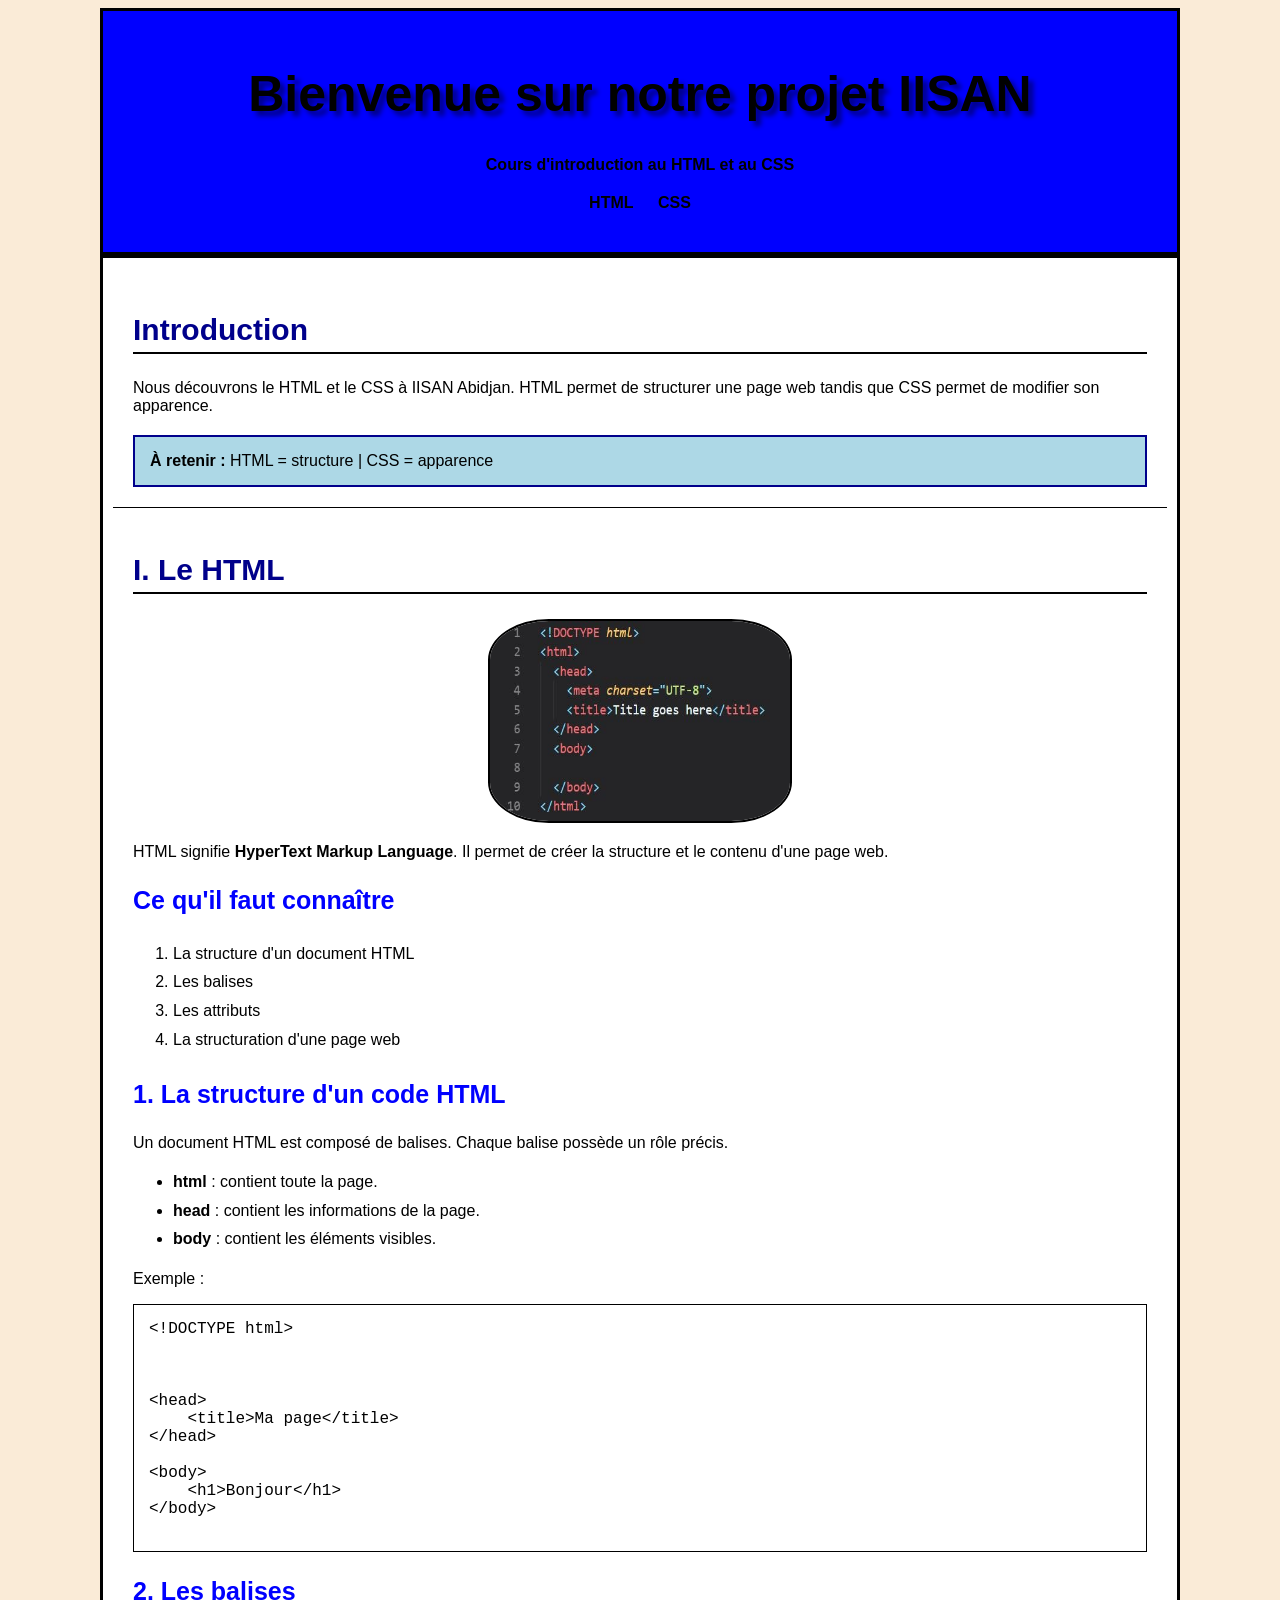
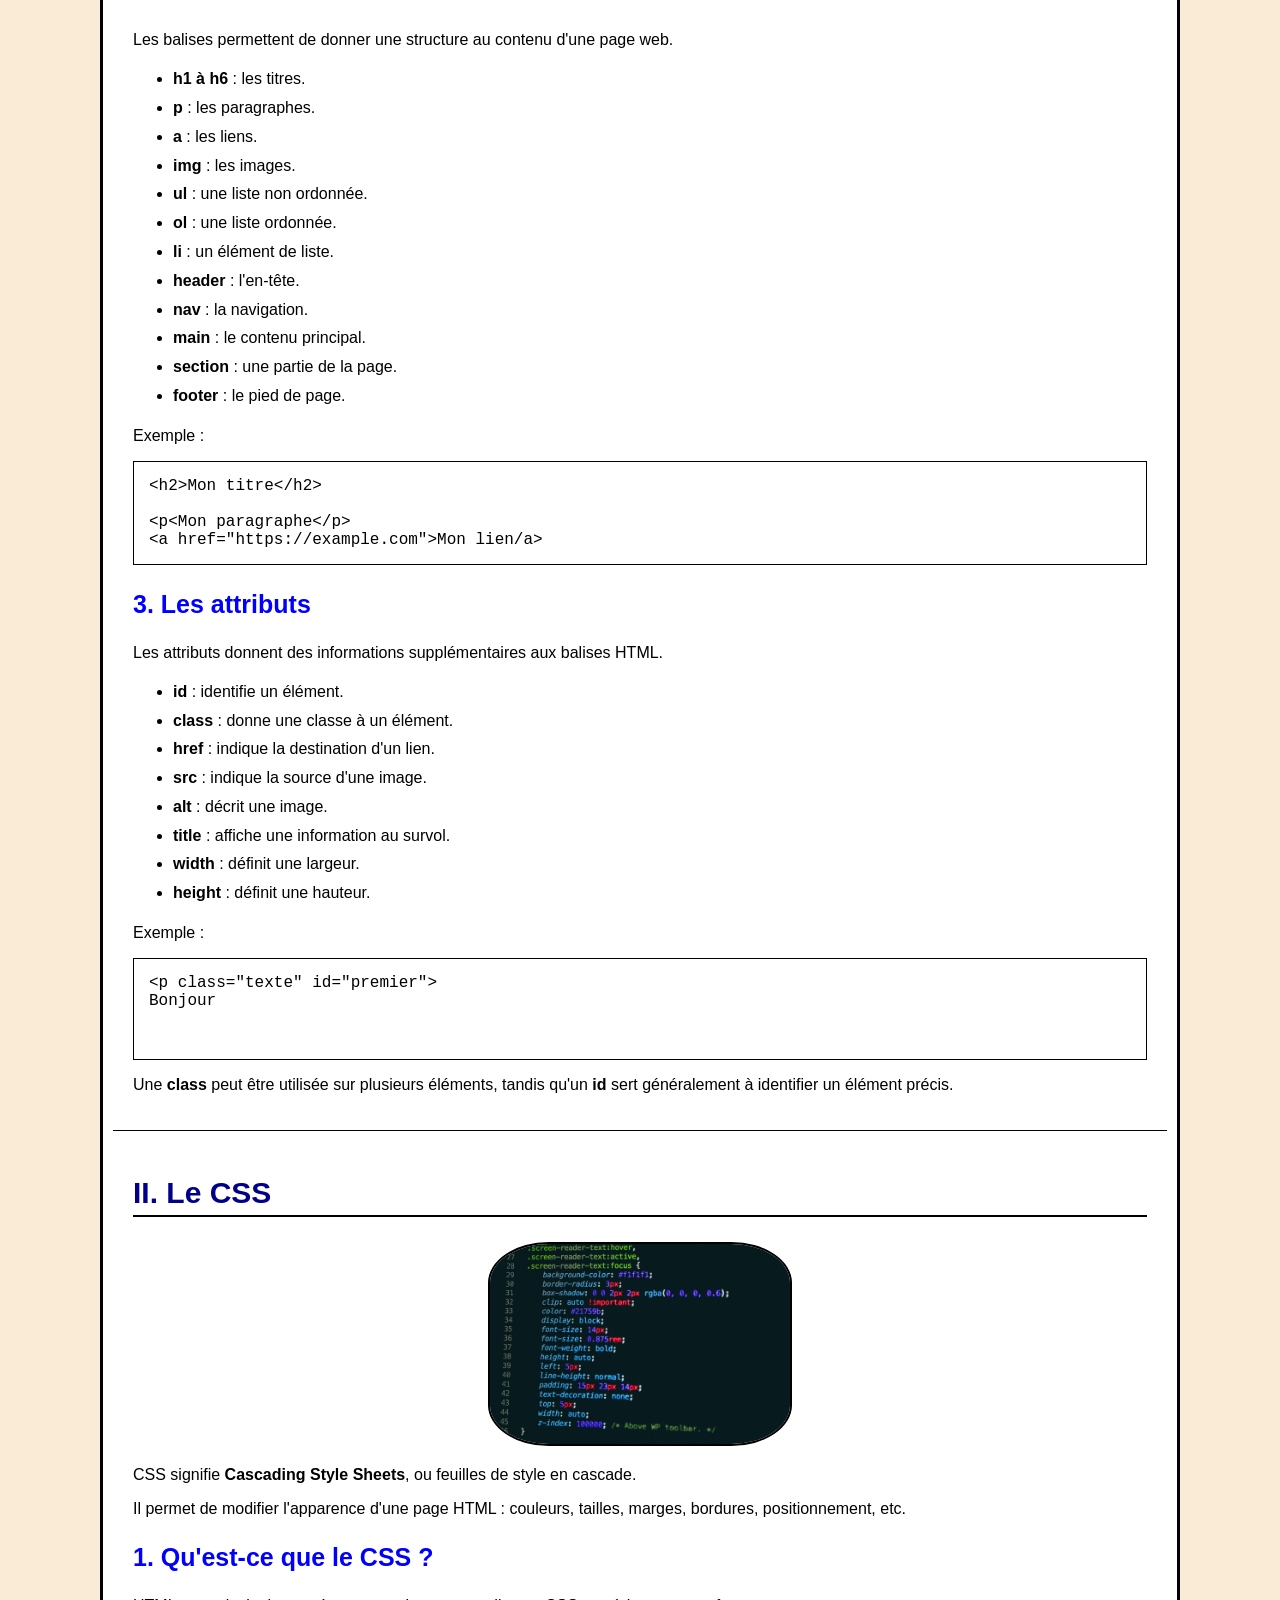
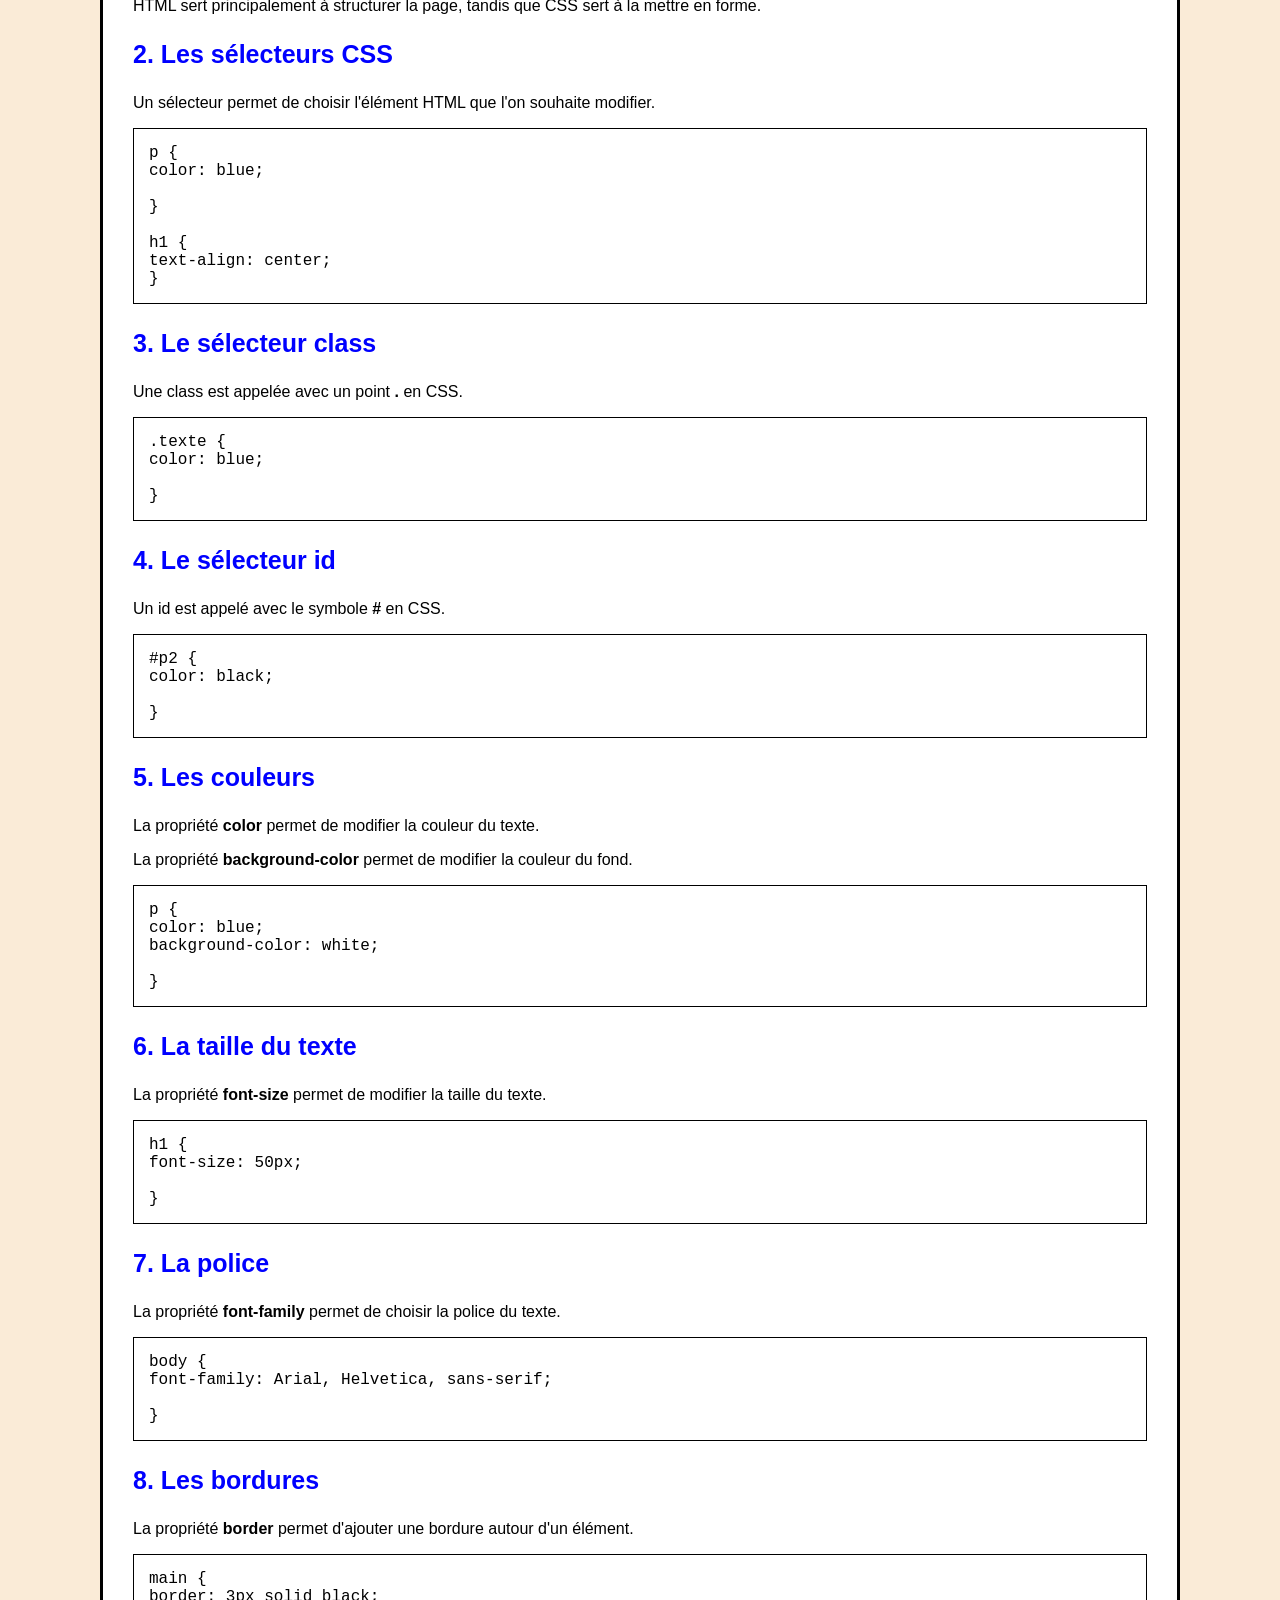
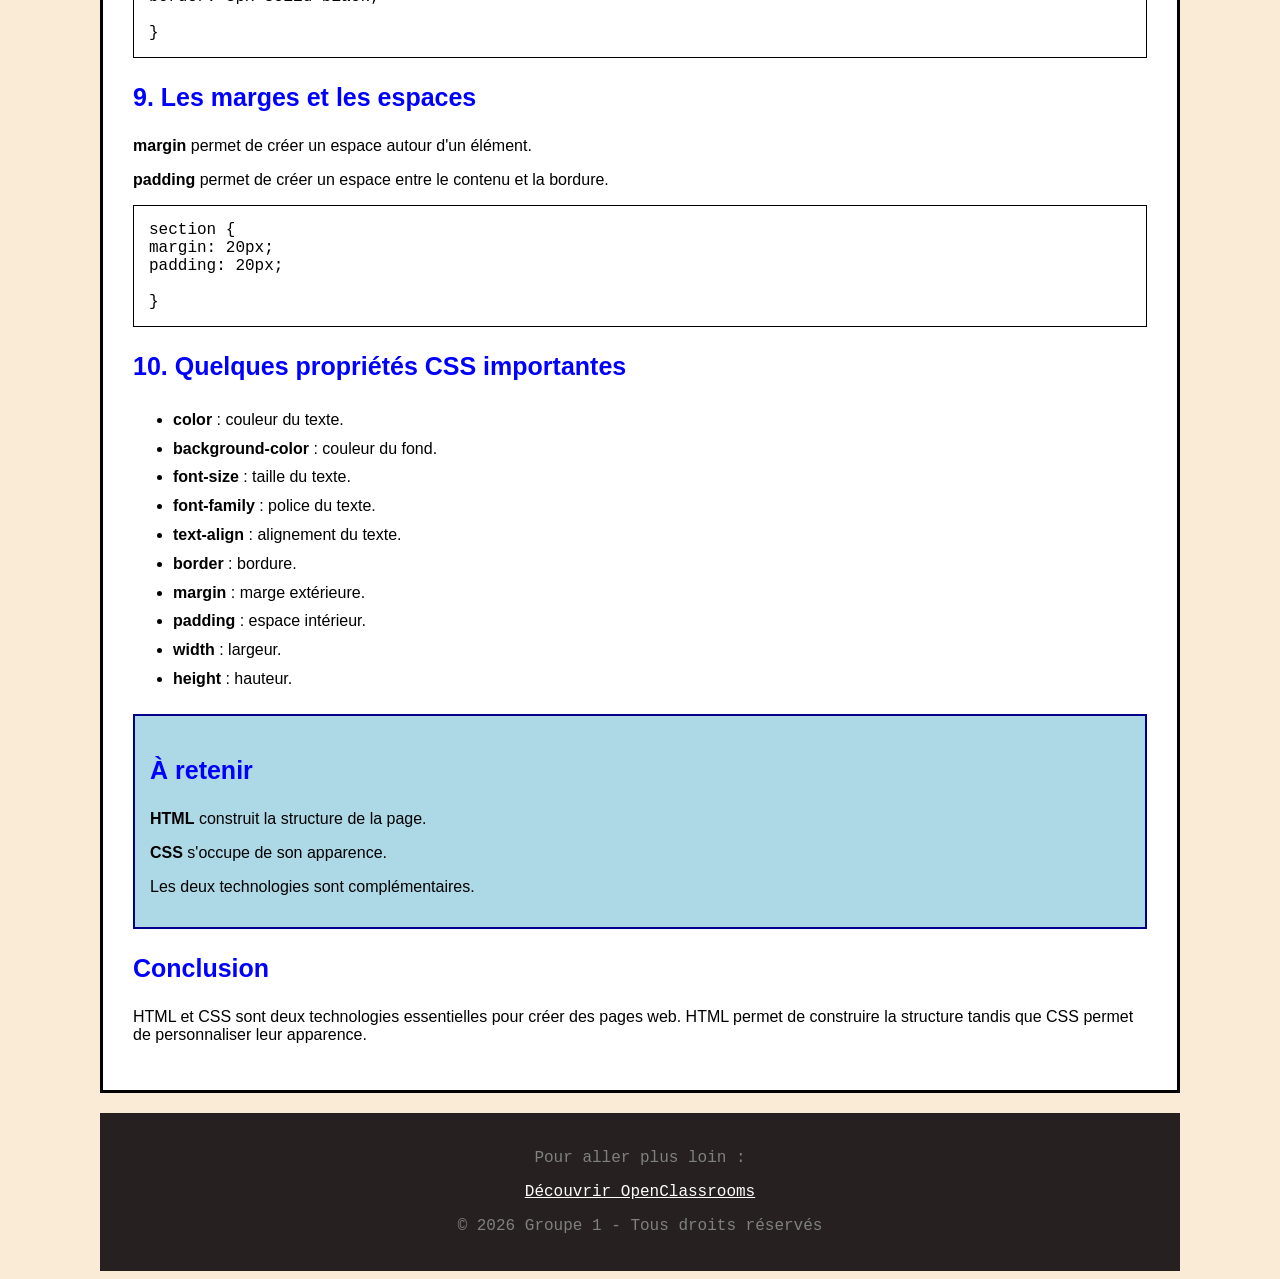
==== index.html @ 7e699f79 "Update index.html" ====
<!DOCTYPE html><html lang="fr"><head>
    <meta charset="UTF-8">
    <meta name="viewport" content="width=device-width, initial-scale=1.0">
    <meta name="description" content="Cours d'introduction au HTML et au CSS - Groupe 1 IISAN">
    <title>Cours HTML et CSS - Groupe 1</title>
    <link rel="stylesheet" href="Style.css">
</head><body><header>
    <h1>Bienvenue sur notre projet IISAN</h1>
    <p>Cours d'introduction au HTML et au CSS</p>

    <nav>
        <a href="#html" title="Vers HTML">HTML</a>
        <a href="#css" title="Vers CSS">CSS</a>
    </nav>
</header>

<main>

    <section class="introduction">
        <h2>Introduction</h2>

        <p>
            Nous découvrons le HTML et le CSS à IISAN Abidjan.
            HTML permet de structurer une page web tandis que CSS
            permet de modifier son apparence.
        </p>

        <div class="important">
            <strong>À retenir :</strong>
            HTML = structure | CSS = apparence
        </div>
    </section>

    <section id="html">

        <h2>I. Le HTML</h2>

        <img src="Image/image.jpg"
            alt="Exemple de code HTML"
            title="Exemple de code HTML">

        <p>
            HTML signifie <strong>HyperText Markup Language</strong>.
            Il permet de créer la structure et le contenu d'une page web.
        </p>

        <h3>Ce qu'il faut connaître</h3>

        <ol>
            <li>La structure d'un document HTML</li>
            <li>Les balises</li>
            <li>Les attributs</li>
            <li>La structuration d'une page web</li>
        </ol>

        <h3>1. La structure d'un code HTML</h3>

        <p>
            Un document HTML est composé de balises.
            Chaque balise possède un rôle précis.
        </p>

        <ul>
            <li><strong>html</strong> : contient toute la page.</li>
            <li><strong>head</strong> : contient les informations de la page.</li>
            <li><strong>body</strong> : contient les éléments visibles.</li>
        </ul>

        <p>Exemple :</p>

        <pre><code>&lt;!DOCTYPE html&gt;

<html>

&lt;head&gt;
    &lt;title&gt;Ma page&lt;/title&gt;
&lt;/head&gt;

&lt;body&gt;
    &lt;h1&gt;Bonjour&lt;/h1&gt;
&lt;/body&gt;

</html></code></pre>

        <h3>2. Les balises</h3>

        <p>
            Les balises permettent de donner une structure
            au contenu d'une page web.
        </p>

        <ul>
            <li><strong>h1 à h6</strong> : les titres.</li>
            <li><strong>p</strong> : les paragraphes.</li>
            <li><strong>a</strong> : les liens.</li>
            <li><strong>img</strong> : les images.</li>
            <li><strong>ul</strong> : une liste non ordonnée.</li>
            <li><strong>ol</strong> : une liste ordonnée.</li>
            <li><strong>li</strong> : un élément de liste.</li>
            <li><strong>header</strong> : l'en-tête.</li>
            <li><strong>nav</strong> : la navigation.</li>
            <li><strong>main</strong> : le contenu principal.</li>
            <li><strong>section</strong> : une partie de la page.</li>
            <li><strong>footer</strong> : le pied de page.</li>
        </ul>

        <p>Exemple :</p>

        <pre><code>&lt;h2&gt;Mon titre&lt;/h2&gt;

&lt;p&lt;Mon paragraphe&lt;/p&gt;
&lt;a href="https://example.com">Mon lien/a&gt;</code></pre>

        <h3>3. Les attributs</h3>

        <p>
            Les attributs donnent des informations supplémentaires
            aux balises HTML.
        </p>

        <ul>
            <li><strong>id</strong> : identifie un élément.</li>
            <li><strong>class</strong> : donne une classe à un élément.</li>
            <li><strong>href</strong> : indique la destination d'un lien.</li>
            <li><strong>src</strong> : indique la source d'une image.</li>
            <li><strong>alt</strong> : décrit une image.</li>
            <li><strong>title</strong> : affiche une information au survol.</li>
            <li><strong>width</strong> : définit une largeur.</li>
            <li><strong>height</strong> : définit une hauteur.</li>
        </ul>

        <p>Exemple :</p>

        <pre><code>&lt;p class="texte" id="premier"&gt;
Bonjour

</p></code></pre>

        <p>
            Une <strong>class</strong> peut être utilisée sur plusieurs
            éléments, tandis qu'un <strong>id</strong> sert généralement
            à identifier un élément précis.
        </p>

    </section>

    <section id="css">

        <h2>II. Le CSS</h2>

        <img src="Image/image 2.jpg"
            alt="Exemple de code CSS"
            title="Exemple de code CSS">

        <p>
            CSS signifie <strong>Cascading Style Sheets</strong>,
            ou feuilles de style en cascade.
        </p>

        <p>
            Il permet de modifier l'apparence d'une page HTML :
            couleurs, tailles, marges, bordures, positionnement, etc.
        </p>

        <h3>1. Qu'est-ce que le CSS ?</h3>

        <p>
            HTML sert principalement à structurer la page,
            tandis que CSS sert à la mettre en forme.
        </p>

        <h3>2. Les sélecteurs CSS</h3>

        <p>
            Un sélecteur permet de choisir l'élément HTML
            que l'on souhaite modifier.
        </p>

        <pre><code>p {
color: blue;

}

h1 {
text-align: center;
}</code></pre>

        <h3>3. Le sélecteur class</h3>

        <p>
            Une class est appelée avec un point <strong>.</strong>
            en CSS.
        </p>

        <pre><code>.texte {
color: blue;

}</code></pre>

        <h3>4. Le sélecteur id</h3>

        <p>
            Un id est appelé avec le symbole <strong>#</strong>
            en CSS.
        </p>

        <pre><code>#p2 {
color: black;

}</code></pre>

        <h3>5. Les couleurs</h3>

        <p>
            La propriété <strong>color</strong> permet de modifier
            la couleur du texte.
        </p>

        <p>
            La propriété <strong>background-color</strong>
            permet de modifier la couleur du fond.
        </p>

        <pre><code>p {
color: blue;
background-color: white;

}</code></pre>

        <h3>6. La taille du texte</h3>

        <p>
            La propriété <strong>font-size</strong>
            permet de modifier la taille du texte.
        </p>

        <pre><code>h1 {
font-size: 50px;

}</code></pre>

        <h3>7. La police</h3>

        <p>
            La propriété <strong>font-family</strong>
            permet de choisir la police du texte.
        </p>

        <pre><code>body {
font-family: Arial, Helvetica, sans-serif;

}</code></pre>

        <h3>8. Les bordures</h3>

        <p>
            La propriété <strong>border</strong>
            permet d'ajouter une bordure autour d'un élément.
        </p>

        <pre><code>main {
border: 3px solid black;

}</code></pre>

        <h3>9. Les marges et les espaces</h3>

        <p>
            <strong>margin</strong> permet de créer un espace
            autour d'un élément.
        </p>

        <p>
            <strong>padding</strong> permet de créer un espace
            entre le contenu et la bordure.
        </p>

        <pre><code>section {
margin: 20px;
padding: 20px;

}</code></pre>

        <h3>10. Quelques propriétés CSS importantes</h3>

        <ul>
            <li><strong>color</strong> : couleur du texte.</li>
            <li><strong>background-color</strong> : couleur du fond.</li>
            <li><strong>font-size</strong> : taille du texte.</li>
            <li><strong>font-family</strong> : police du texte.</li>
            <li><strong>text-align</strong> : alignement du texte.</li>
            <li><strong>border</strong> : bordure.</li>
            <li><strong>margin</strong> : marge extérieure.</li>
            <li><strong>padding</strong> : espace intérieur.</li>
            <li><strong>width</strong> : largeur.</li>
            <li><strong>height</strong> : hauteur.</li>
        </ul>

        <div class="important">
            <h3>À retenir</h3>

            <p><strong>HTML</strong> construit la structure de la page.</p>
            <p><strong>CSS</strong> s'occupe de son apparence.</p>
            <p>Les deux technologies sont complémentaires.</p>
        </div>

        <h3>Conclusion</h3>

        <p>
            HTML et CSS sont deux technologies essentielles
            pour créer des pages web. HTML permet de construire
            la structure tandis que CSS permet de personnaliser
            leur apparence.
        </p>

    </section>

</main>

<footer>

    <p>Pour aller plus loin :</p>

    <a class="footer-link"
        href="https://openclassrooms.com/fr/"
        title="Accéder à OpenClassrooms"
        target="_blank">
        Découvrir OpenClassrooms
    </a>

    <p>
        &copy; 2026 Groupe 1 - Tous droits réservés
    </p>

</footer>

</body></html>
---- Style.css ----
body {
background-color: antiquewhite;
color: black;
font-family: Arial, Helvetica, sans-serif;
margin-left: 100px;
margin-right: 100px;
}

header {
background-color: blue;
color: black;
text-align: center;
padding: 20px;
font-weight: bold;
border: 3px solid black;
}

h1 {
font-size: 50px;
text-align: center;
font-weight: bold;
text-shadow: 5px 5px 5px darkblue;
}

nav {
text-align: center;
margin: 20px;
}

nav a {
color: black;
margin: 10px;
font-weight: bold;
text-decoration: none;
}

nav a:hover {
color: white;
background-color: darkblue;
padding: 5px;
}

main {
background-color: white;
border: 3px solid black;
padding: 10px;
}

section {
padding: 20px;
border-bottom: 1px solid black;
}

section:last-child {
border-bottom: none;
}

h2 {
font-size: 30px;
color: darkblue;
border-bottom: 2px solid black;
padding-bottom: 5px;
}

h3 {
font-size: 25px;
color: blue;
}

h4 {
font-size: 20px;
}

p {
font-size: 16px;
}

img {
width: 300px;
height: 200px;
border-radius: 20%;
border: 2px solid black;
display: block;
margin: 20px auto;
}

ul,
ol {
line-height: 1.8;
}

pre {
background-color: white;
border: 1px solid black;
padding: 15px;
overflow: auto;
}

code {
font-family: 'Courier New', Courier, monospace;
}

.important {
background-color: lightblue;
border: 2px solid darkblue;
padding: 15px;
margin-top: 20px;
}

footer {
font-family: 'Courier New', Courier, monospace;
color: grey;
background-color: rgb(39, 32, 32);
text-align: center;
padding: 20px;
margin-top: 20px;
}

footer a {
color: white;
}

#p2 {
color: black;
}
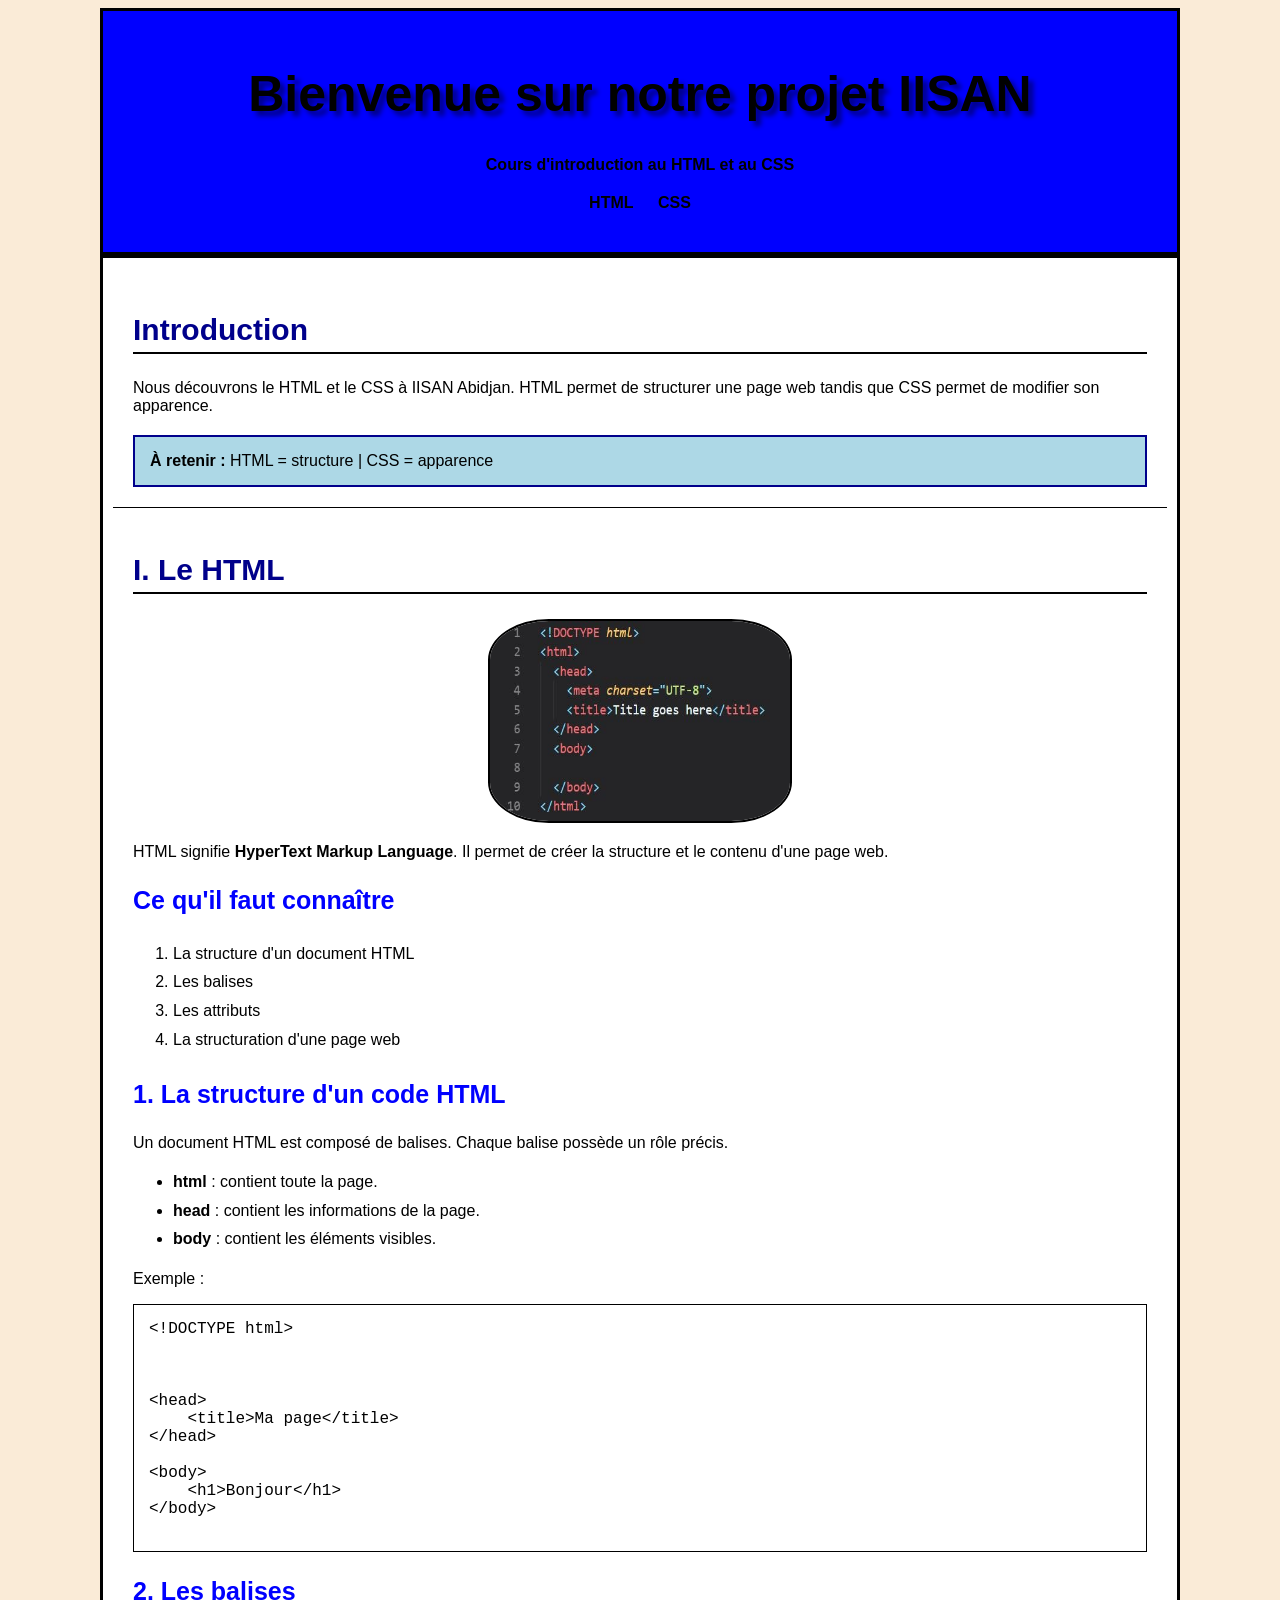
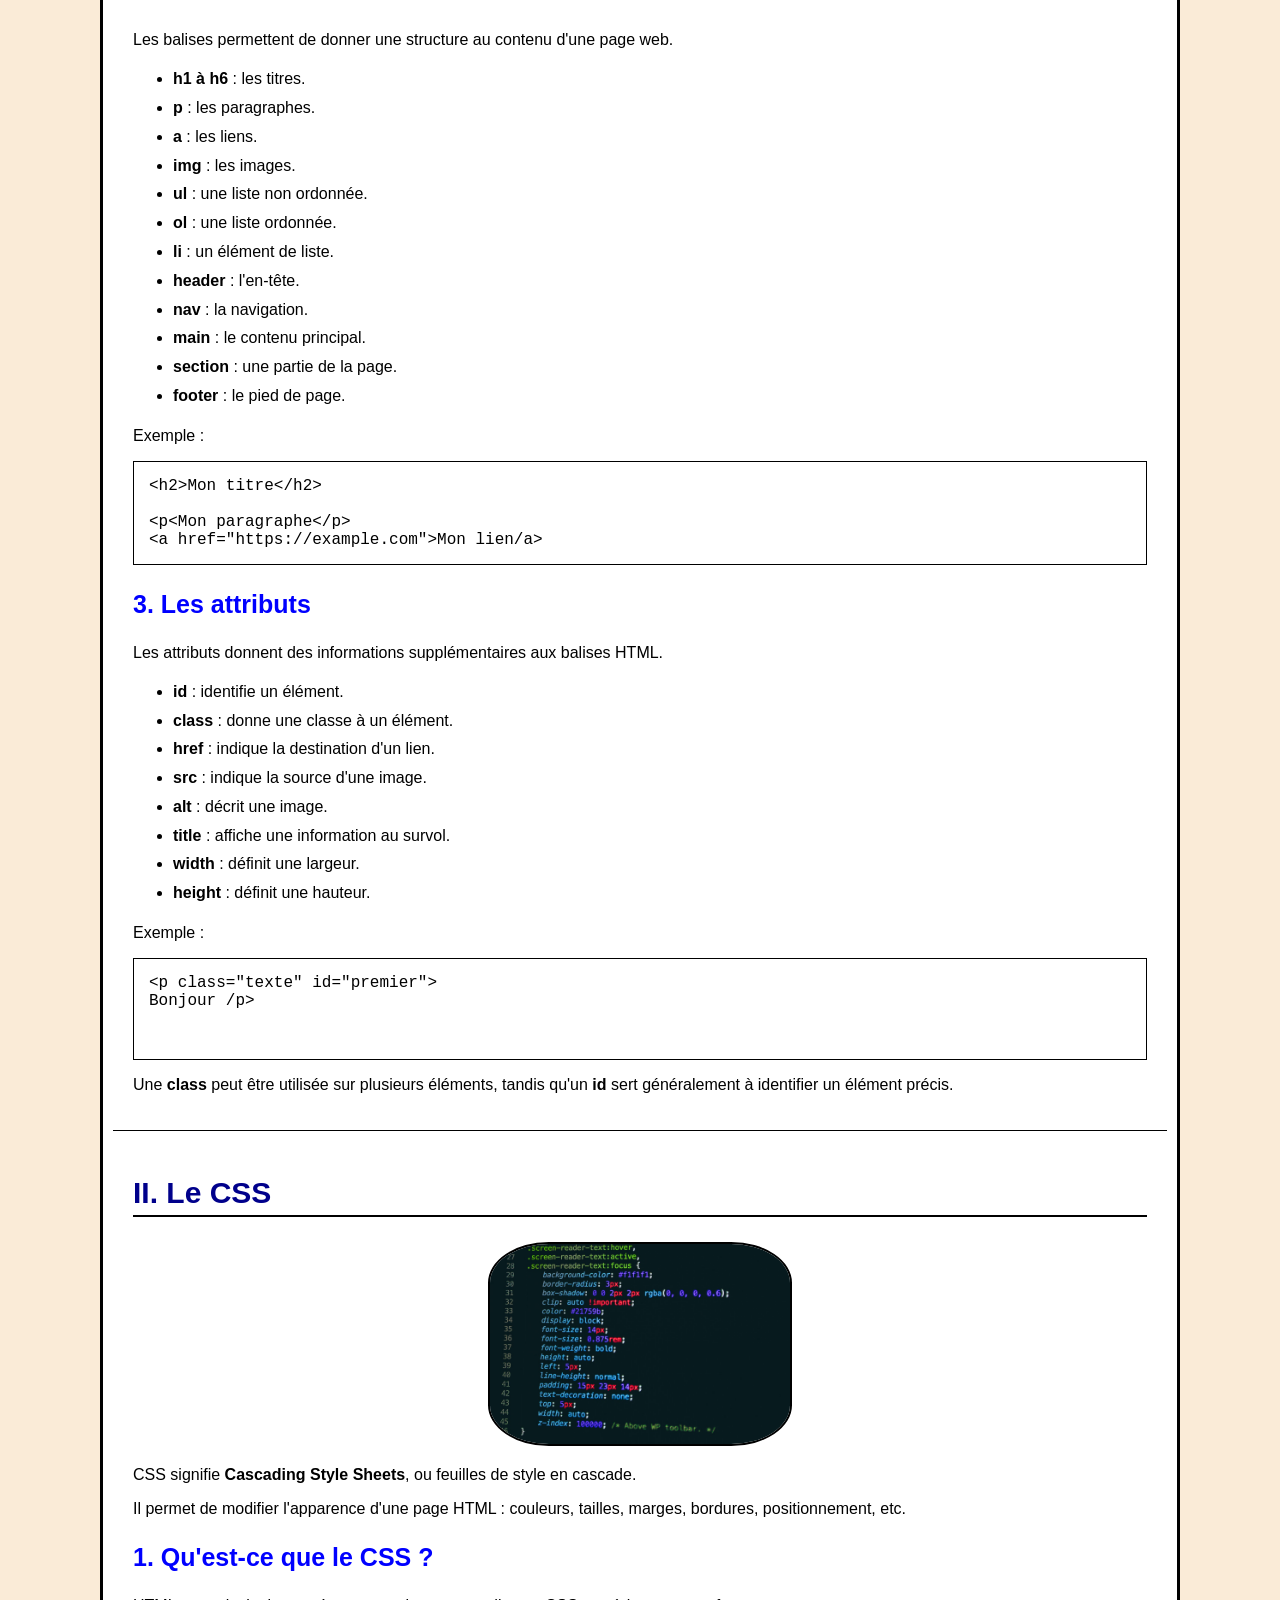
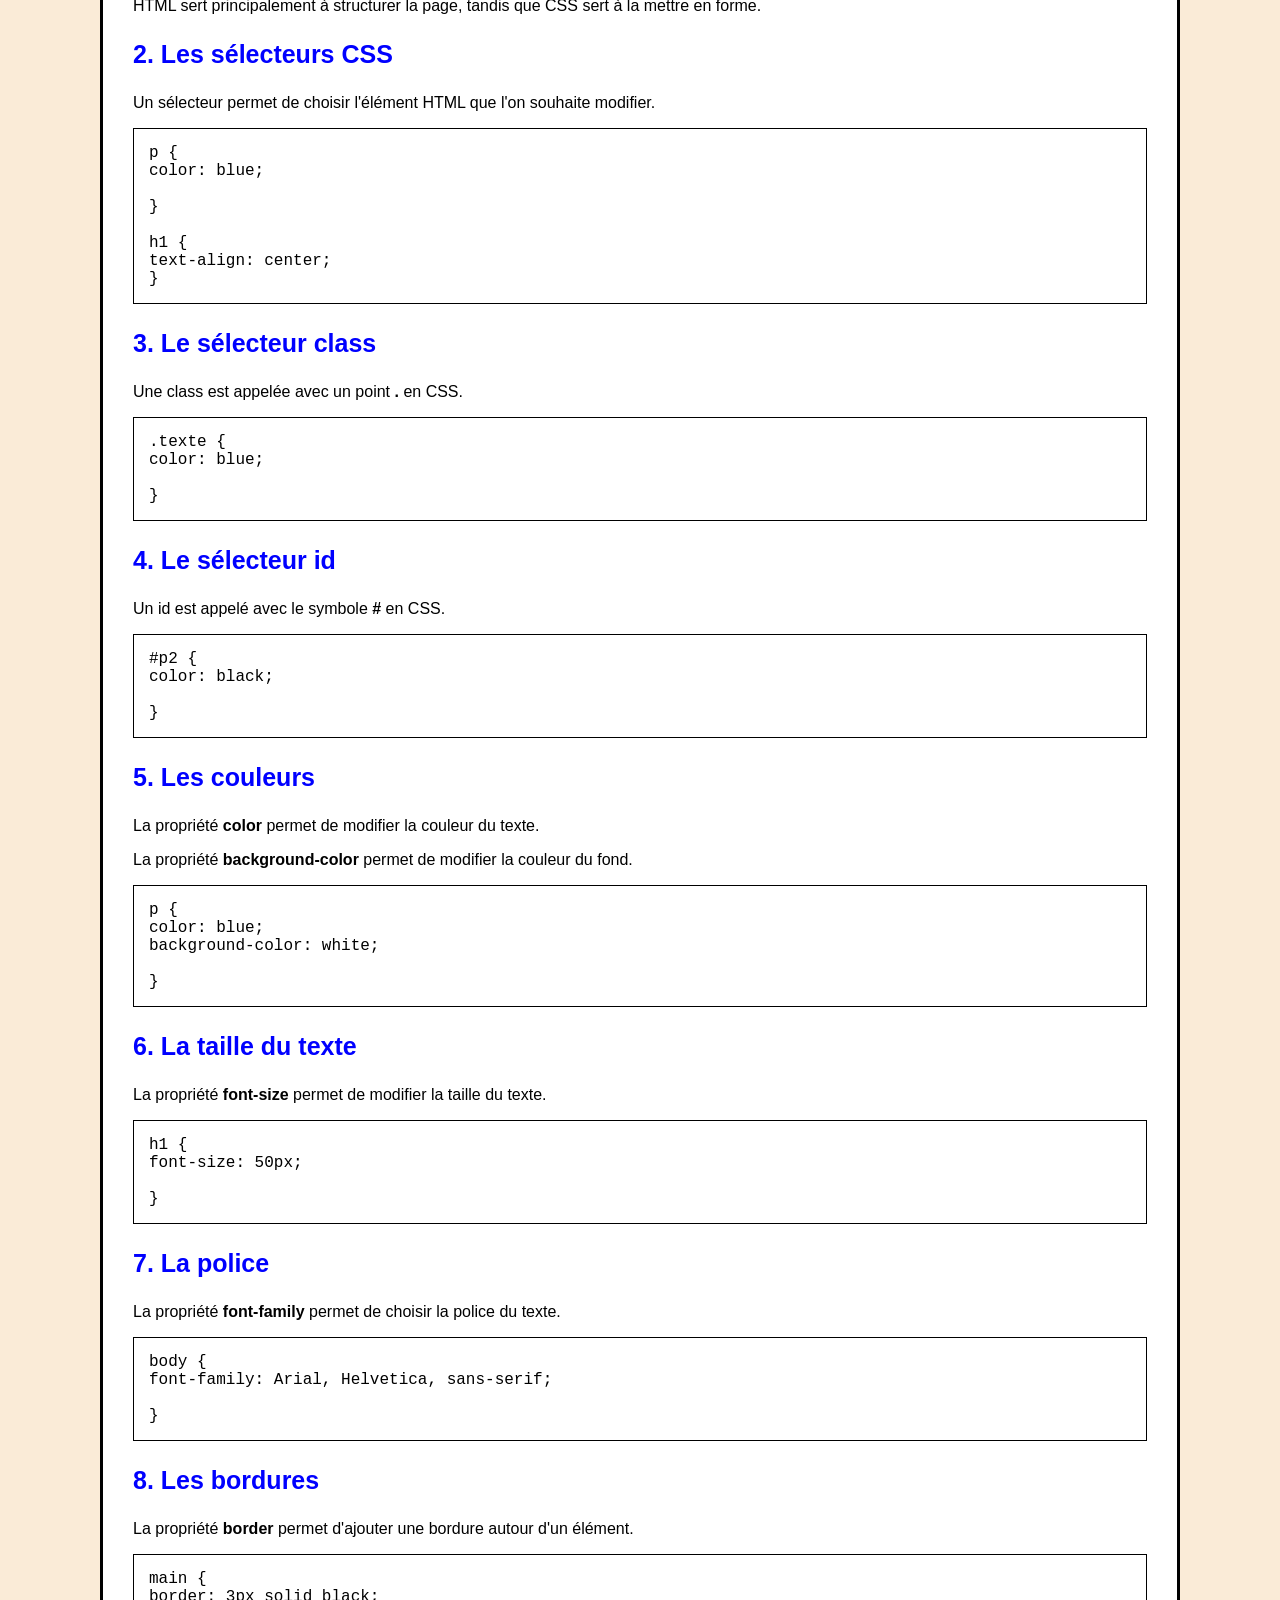
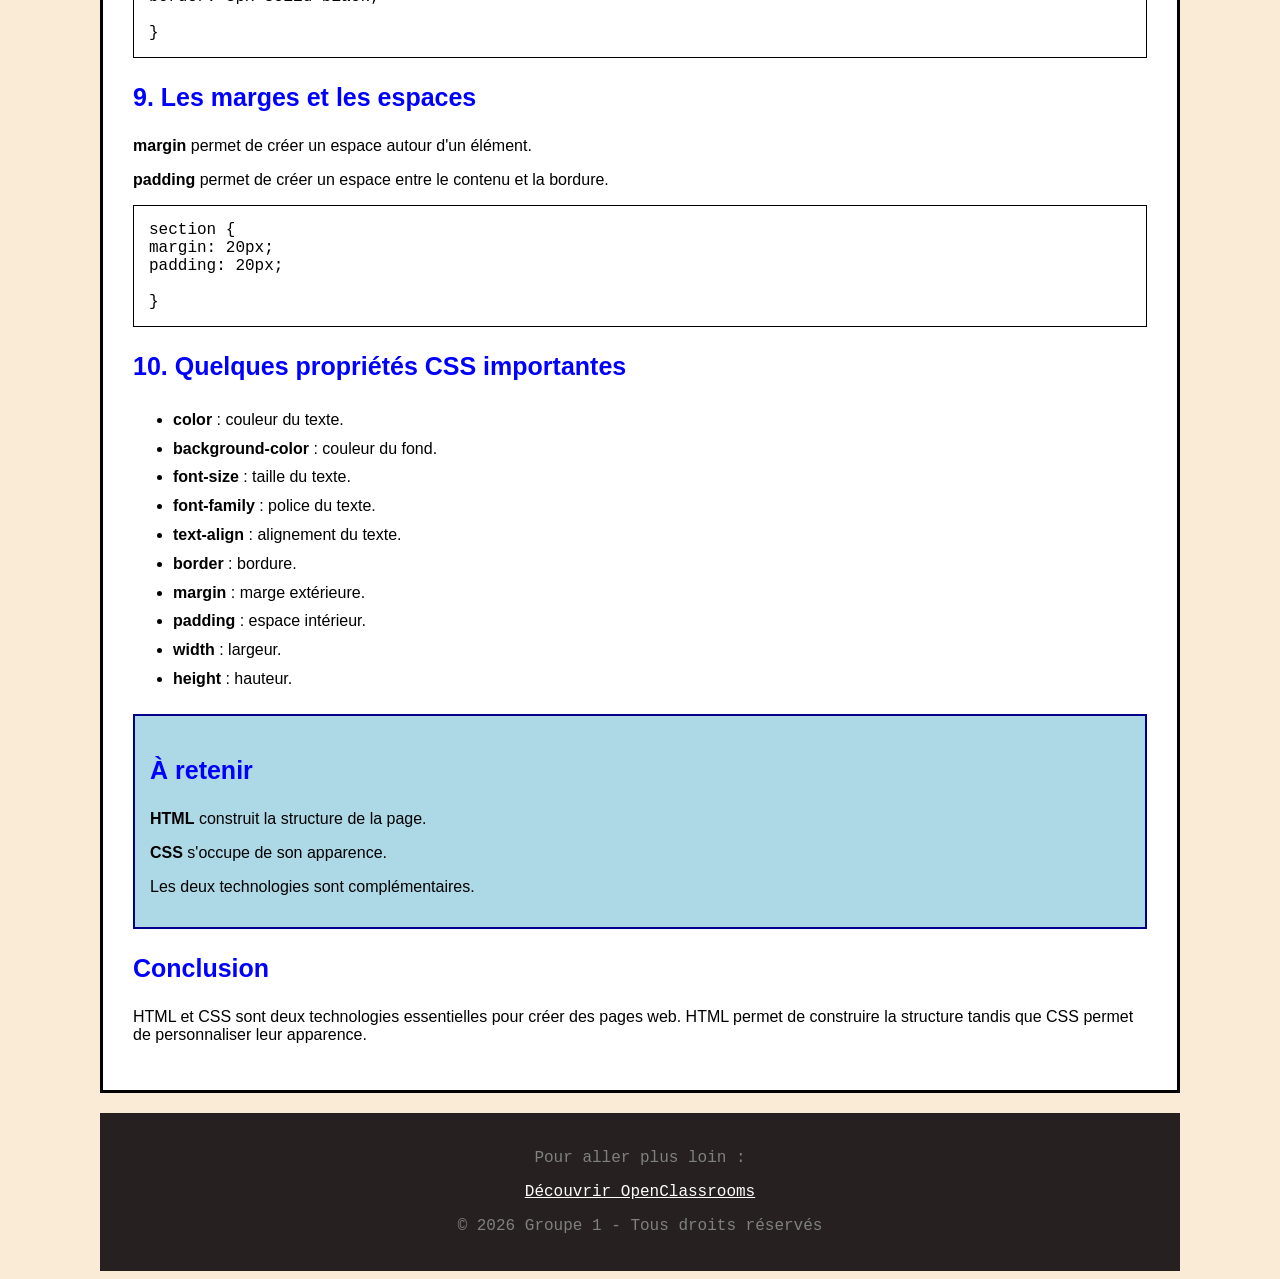
==== commit 2ec12cac: "Fix HTML syntax in example code block" ====
--- a/index.html
+++ b/index.html
@@ -1,7 +1,6 @@
 <!DOCTYPE html><html lang="fr"><head>
     <meta charset="UTF-8">
     <meta name="viewport" content="width=device-width, initial-scale=1.0">
-    <meta name="description" content="Cours d'introduction au HTML et au CSS - Groupe 1 IISAN">
     <title>Cours HTML et CSS - Groupe 1</title>
     <link rel="stylesheet" href="Style.css">
 </head><body><header>
@@ -132,7 +131,7 @@
         <p>Exemple :</p>
 
         <pre><code>&lt;p class="texte" id="premier"&gt;
-Bonjour
+Bonjour /p&gt;
 
 </p></code></pre>
 
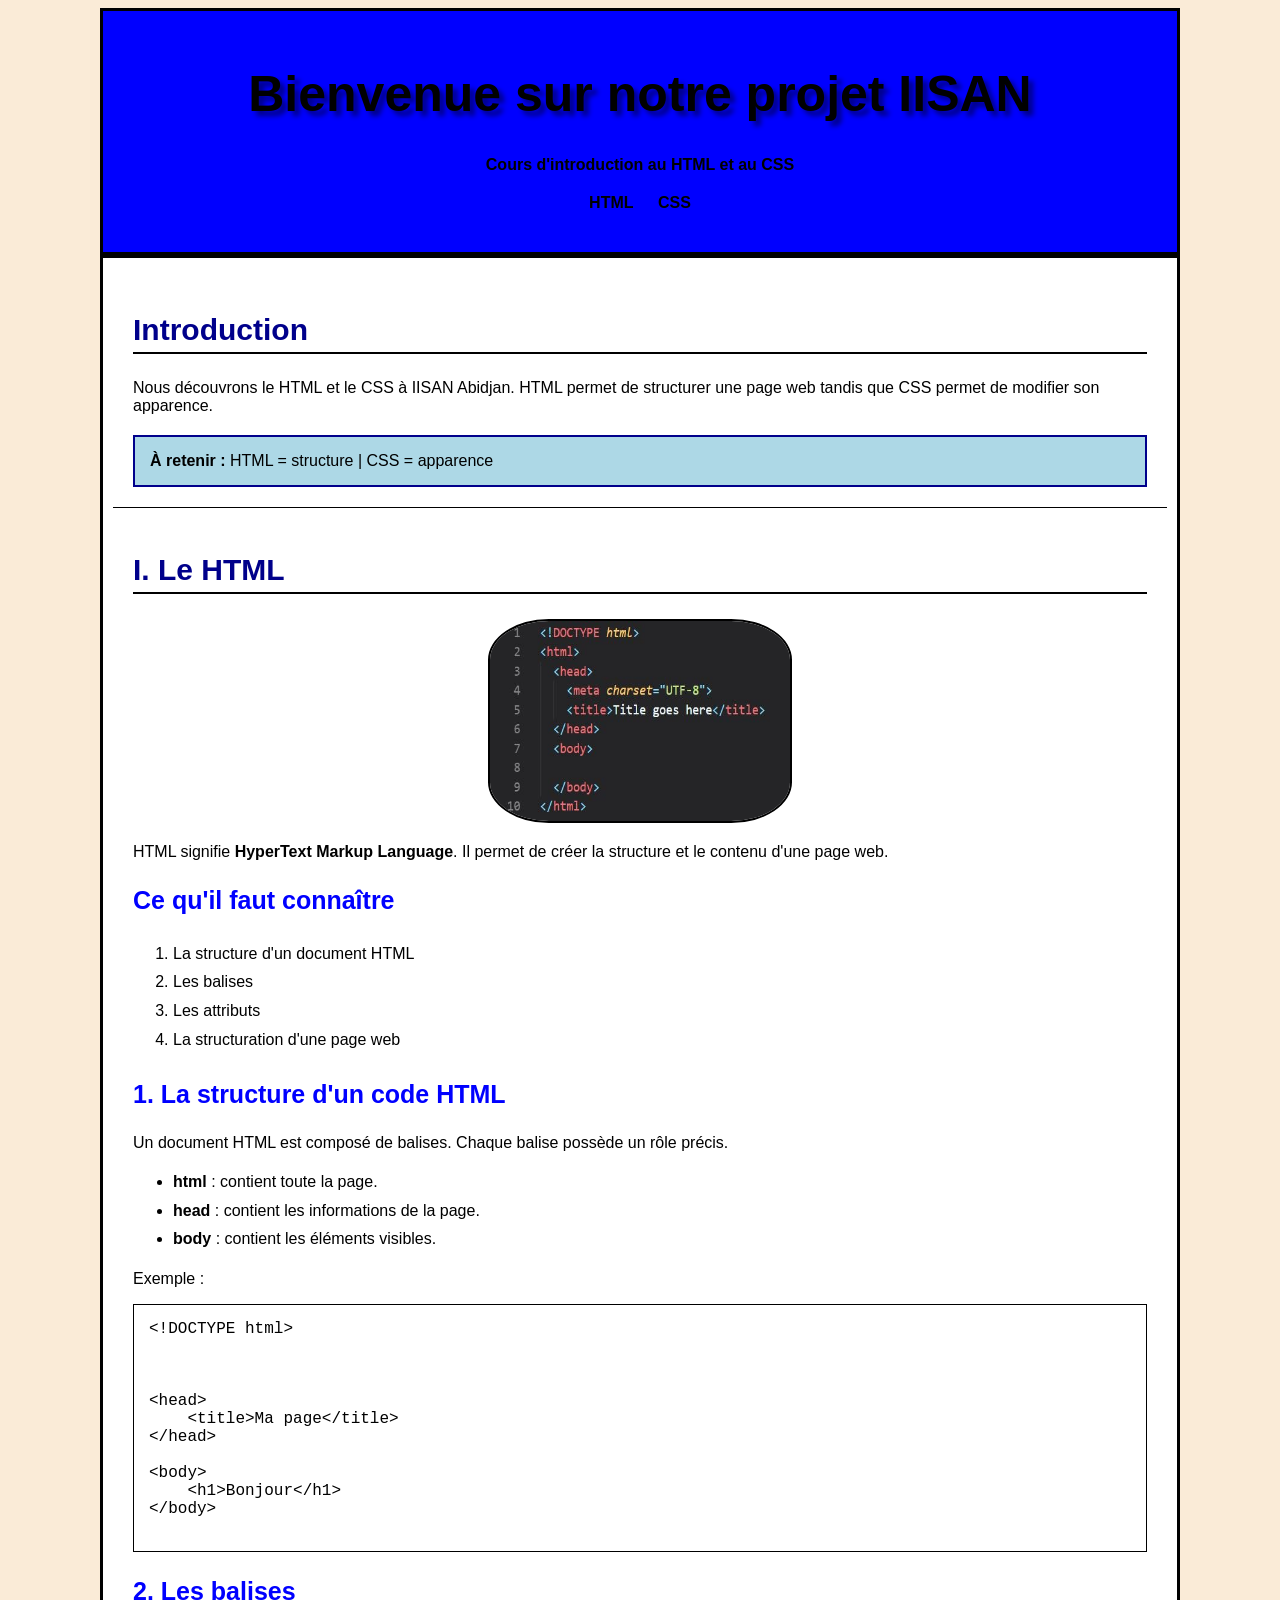
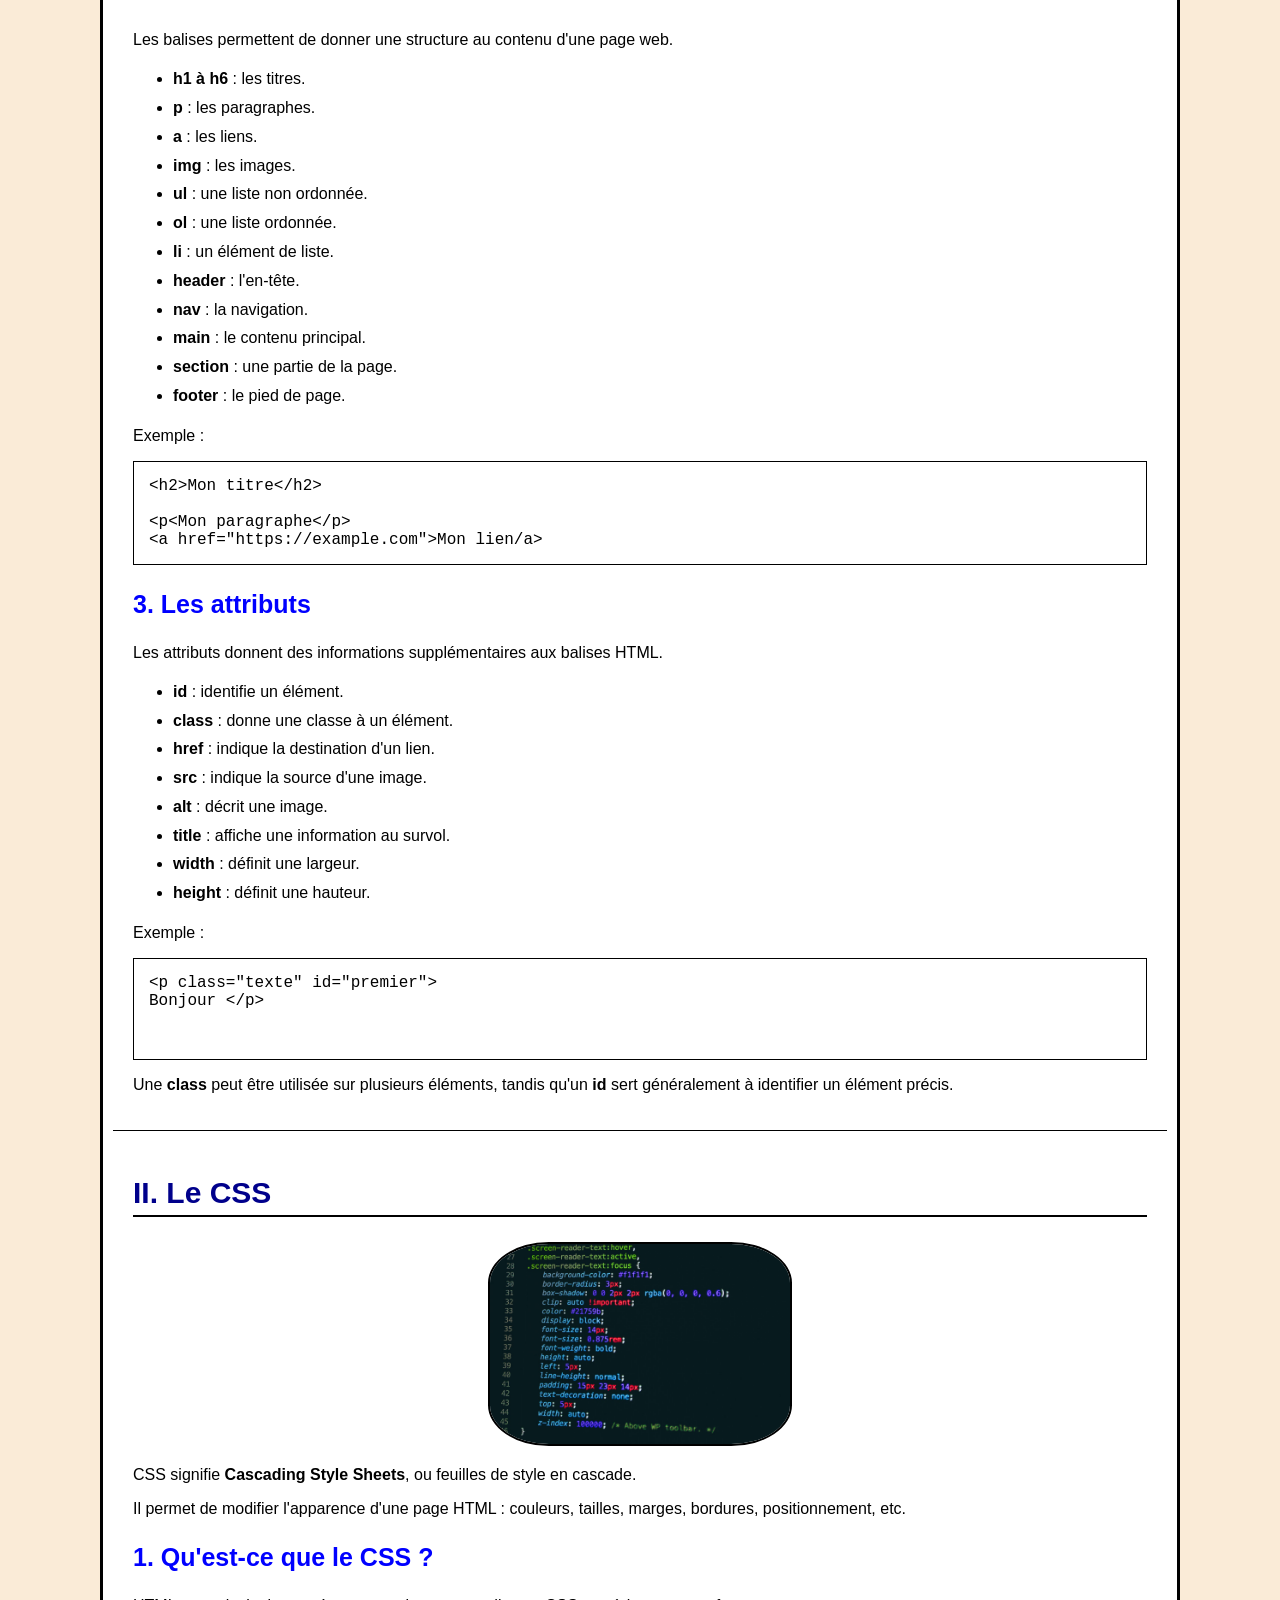
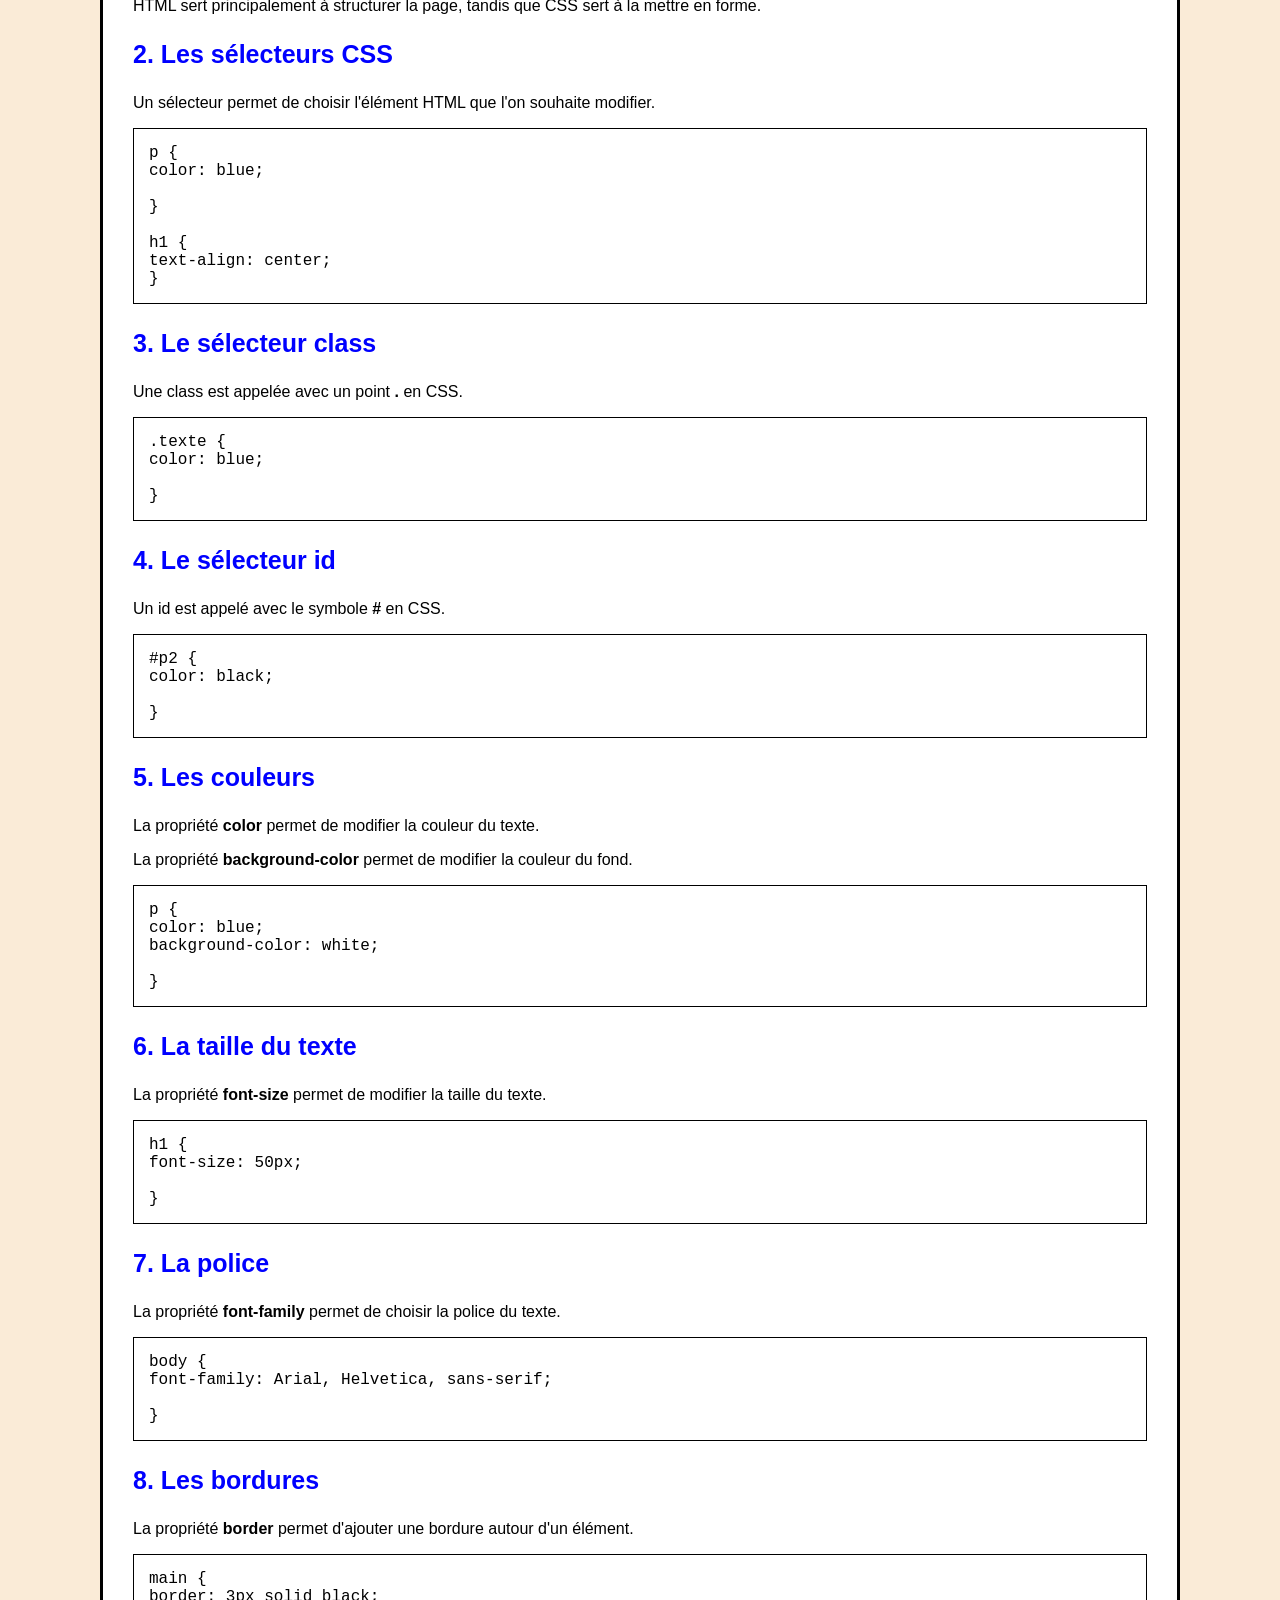
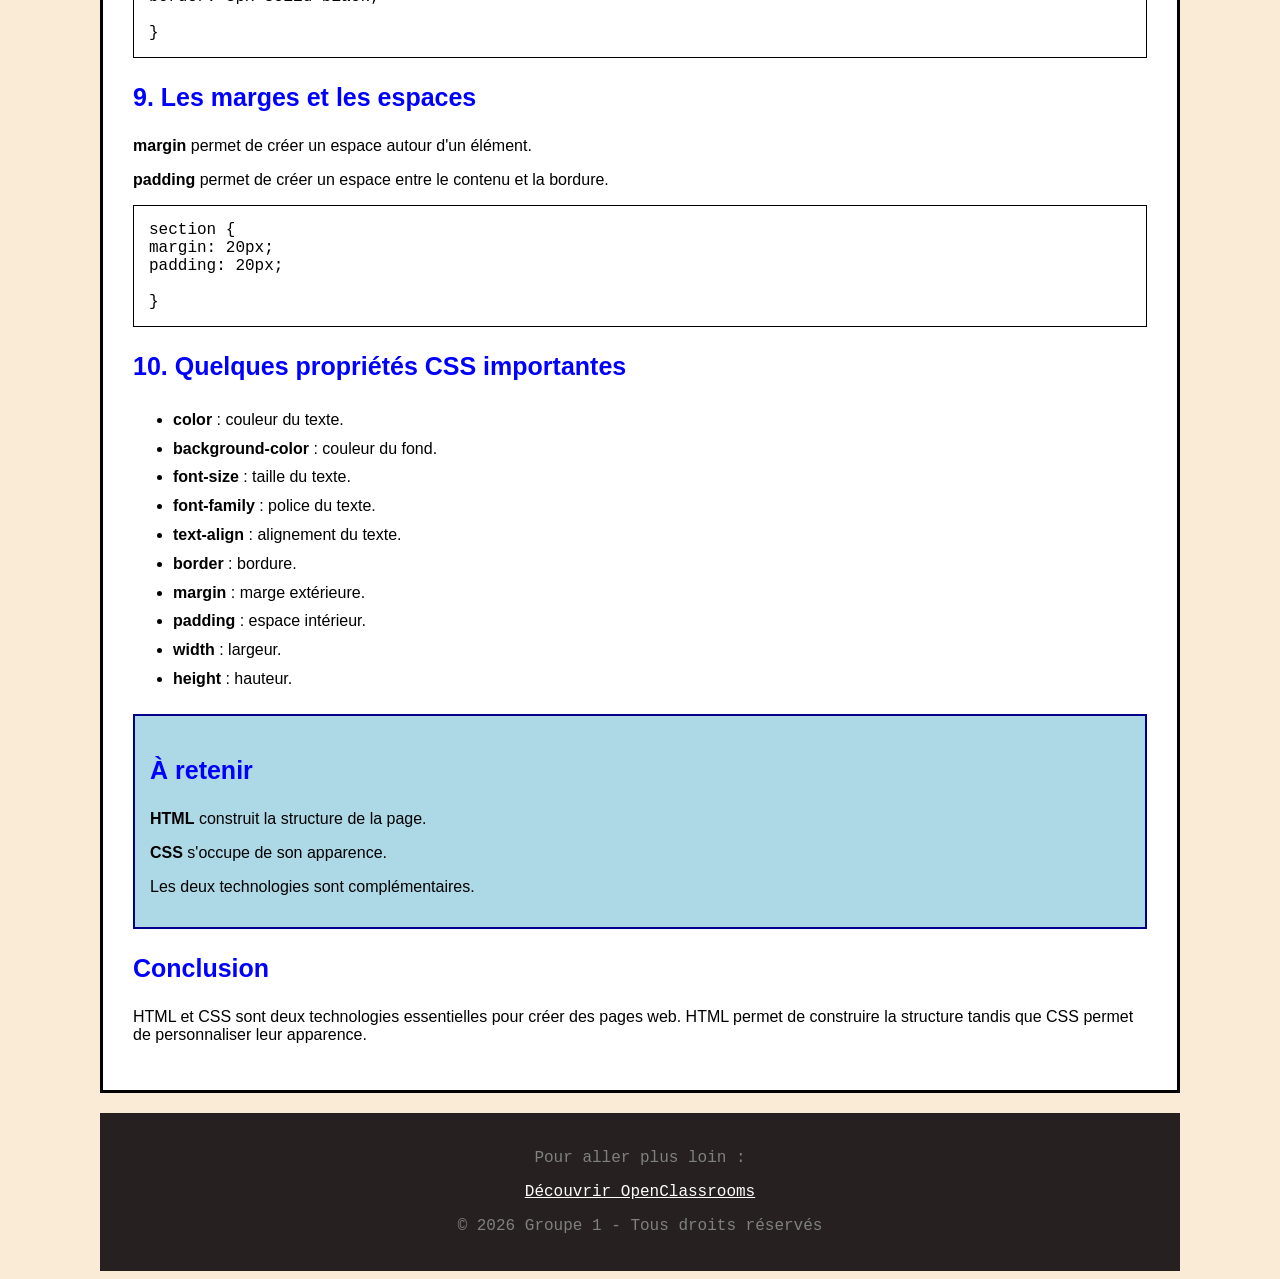
==== commit 4bd4ee23: "Fix HTML syntax error in example paragraph" ====
--- a/index.html
+++ b/index.html
@@ -131,7 +131,7 @@
         <p>Exemple :</p>
 
         <pre><code>&lt;p class="texte" id="premier"&gt;
-Bonjour /p&gt;
+Bonjour &lt;/p&gt;
 
 </p></code></pre>
 
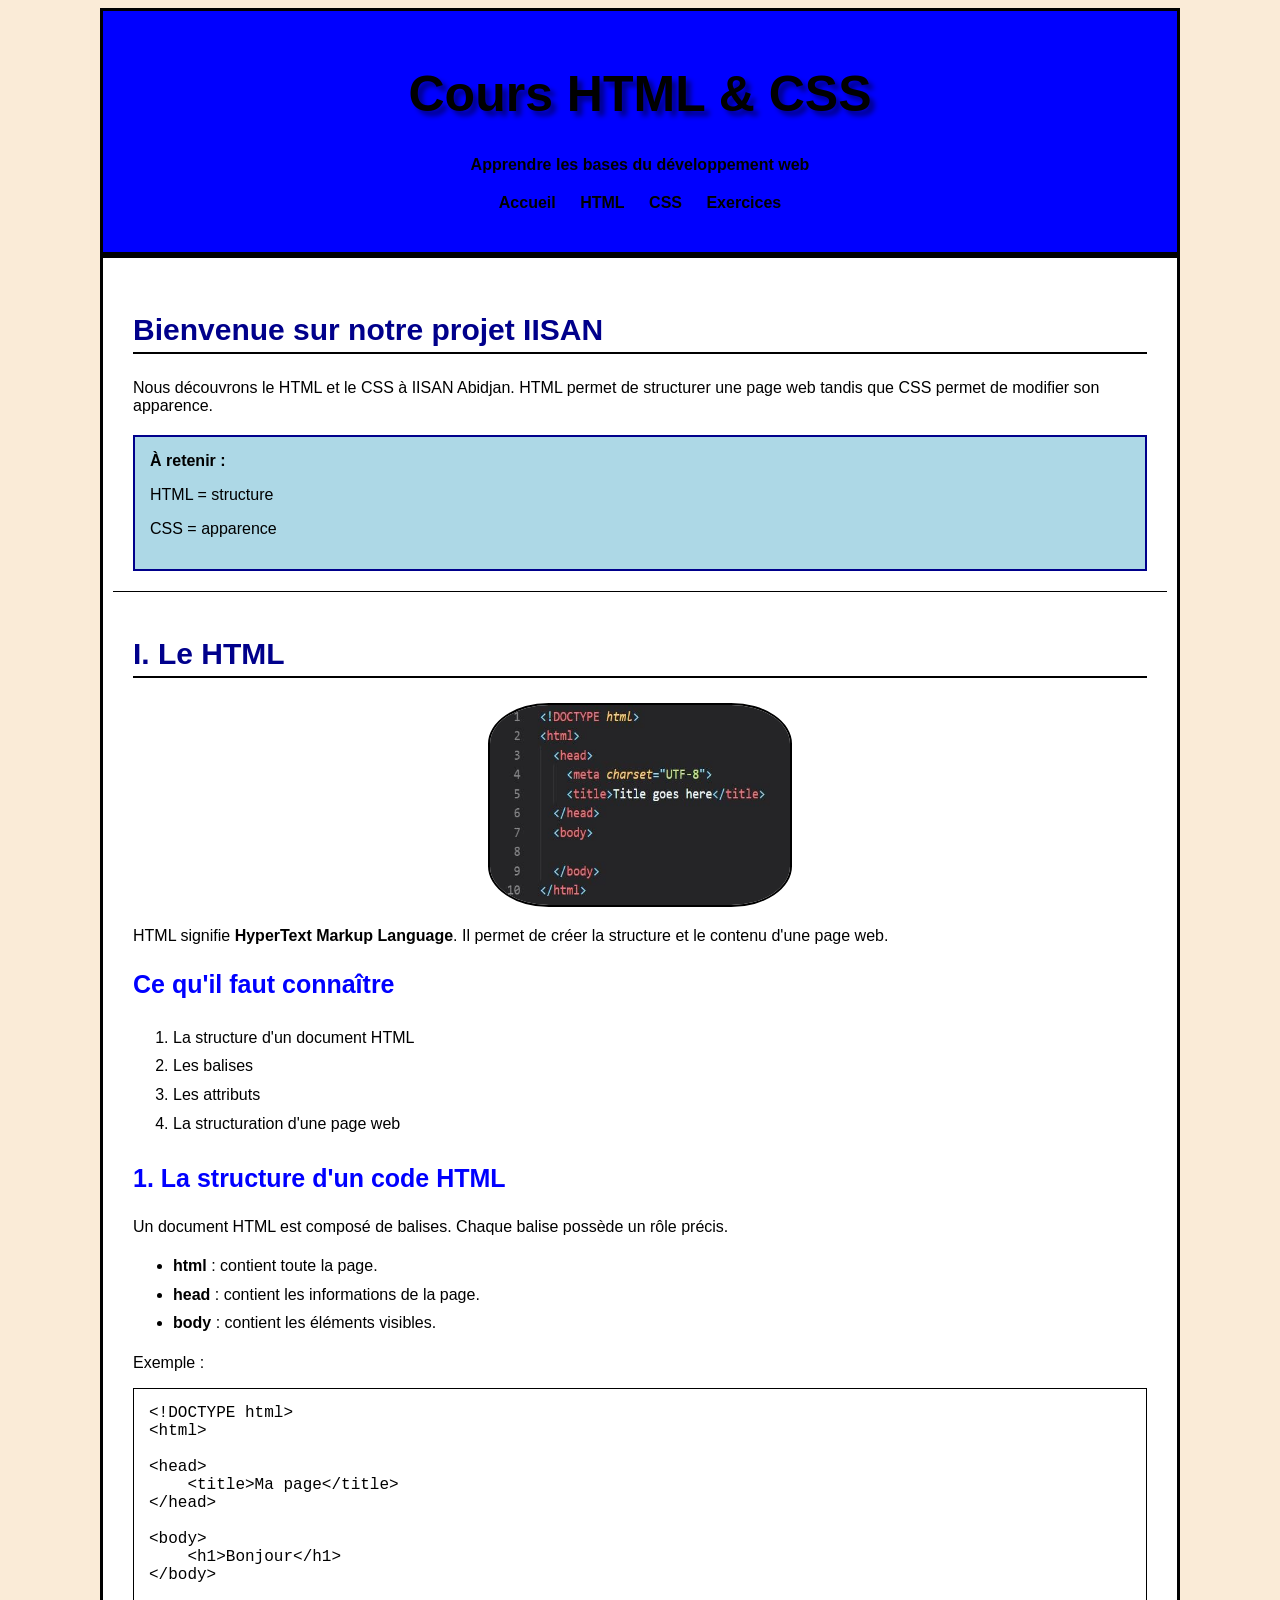
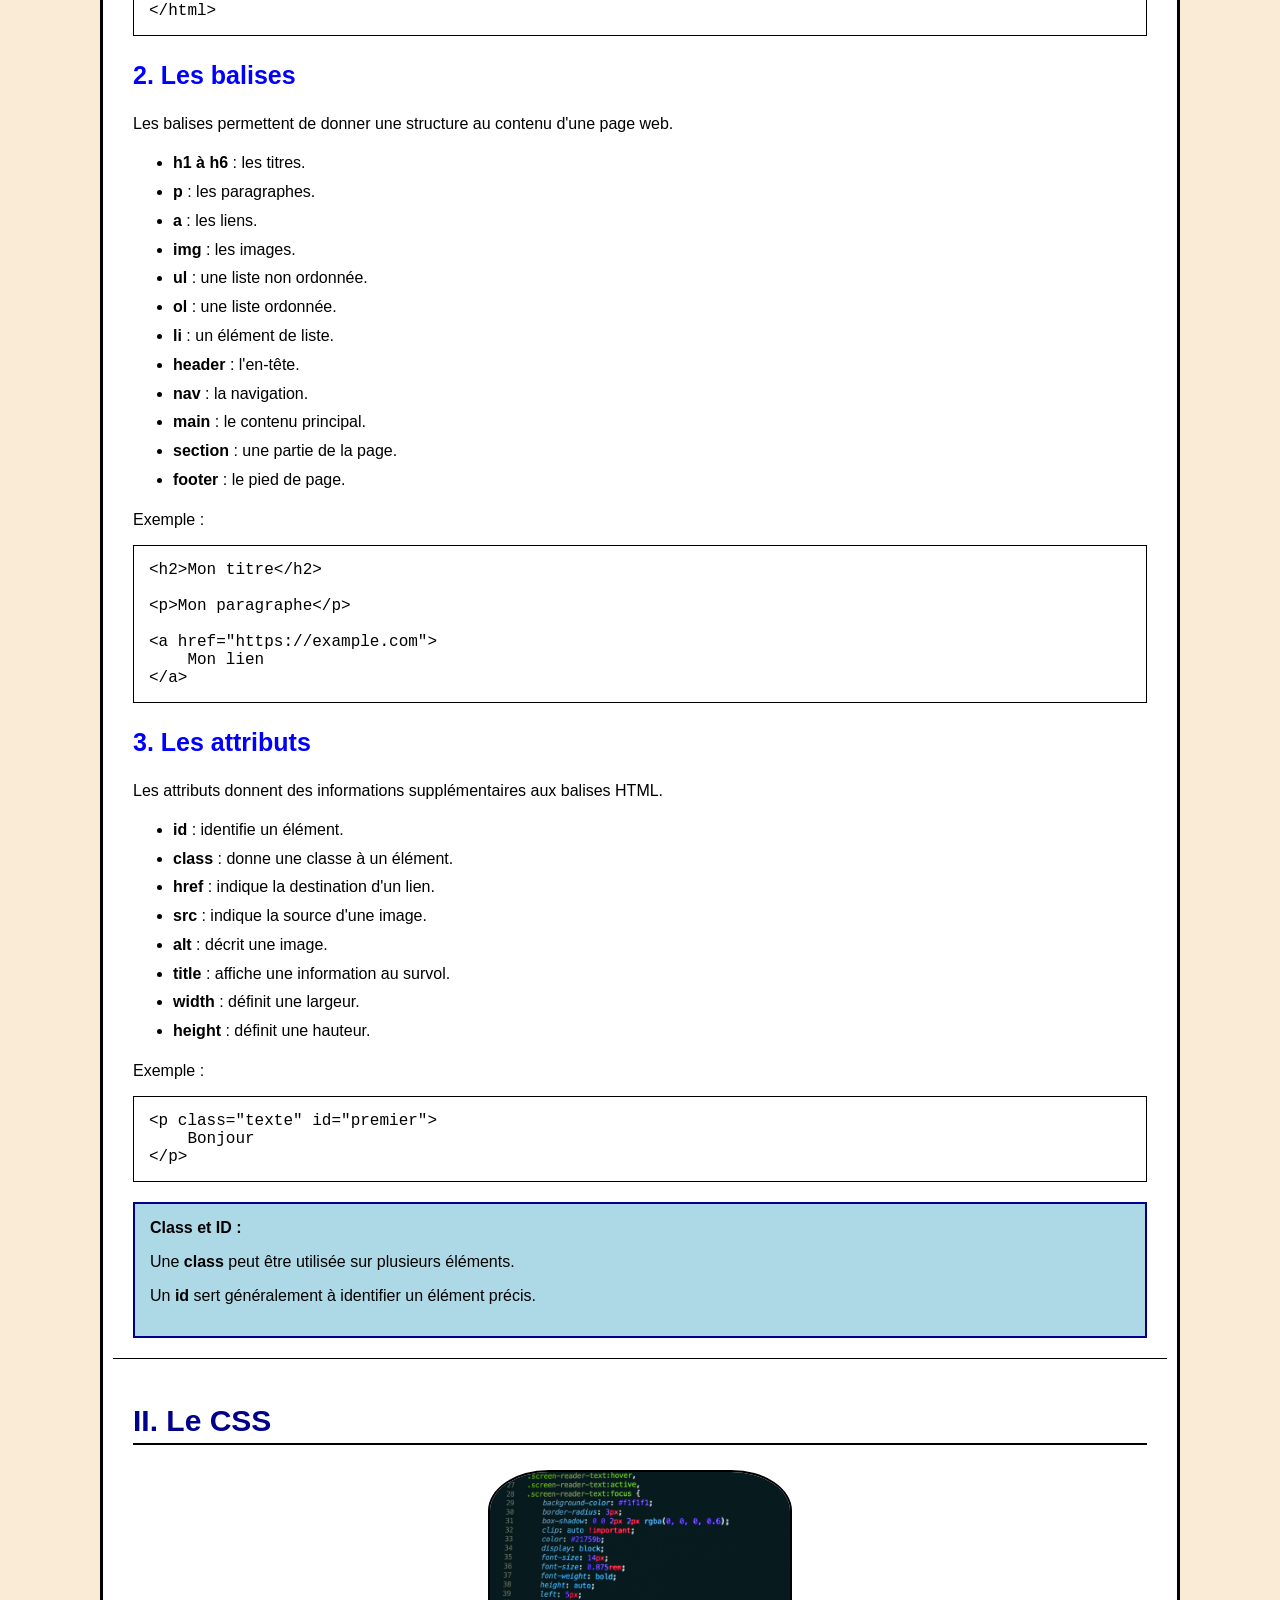
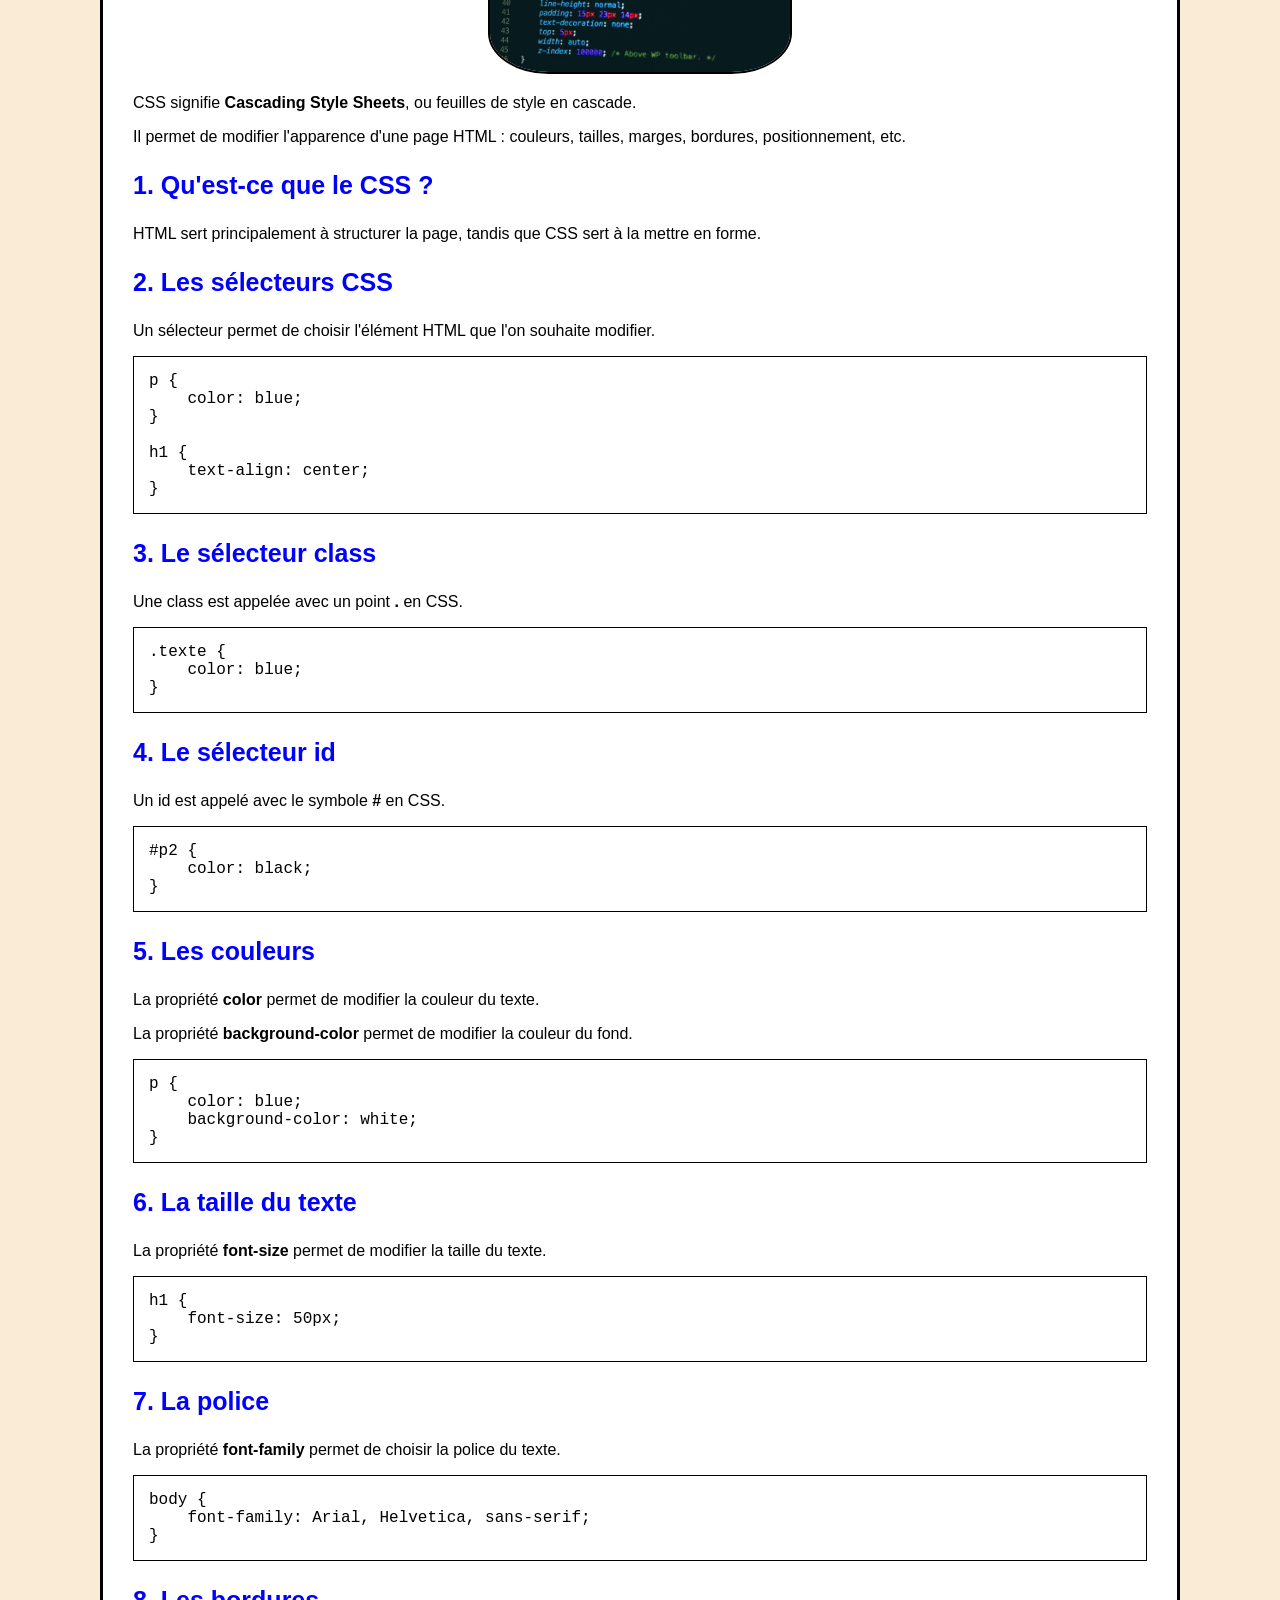
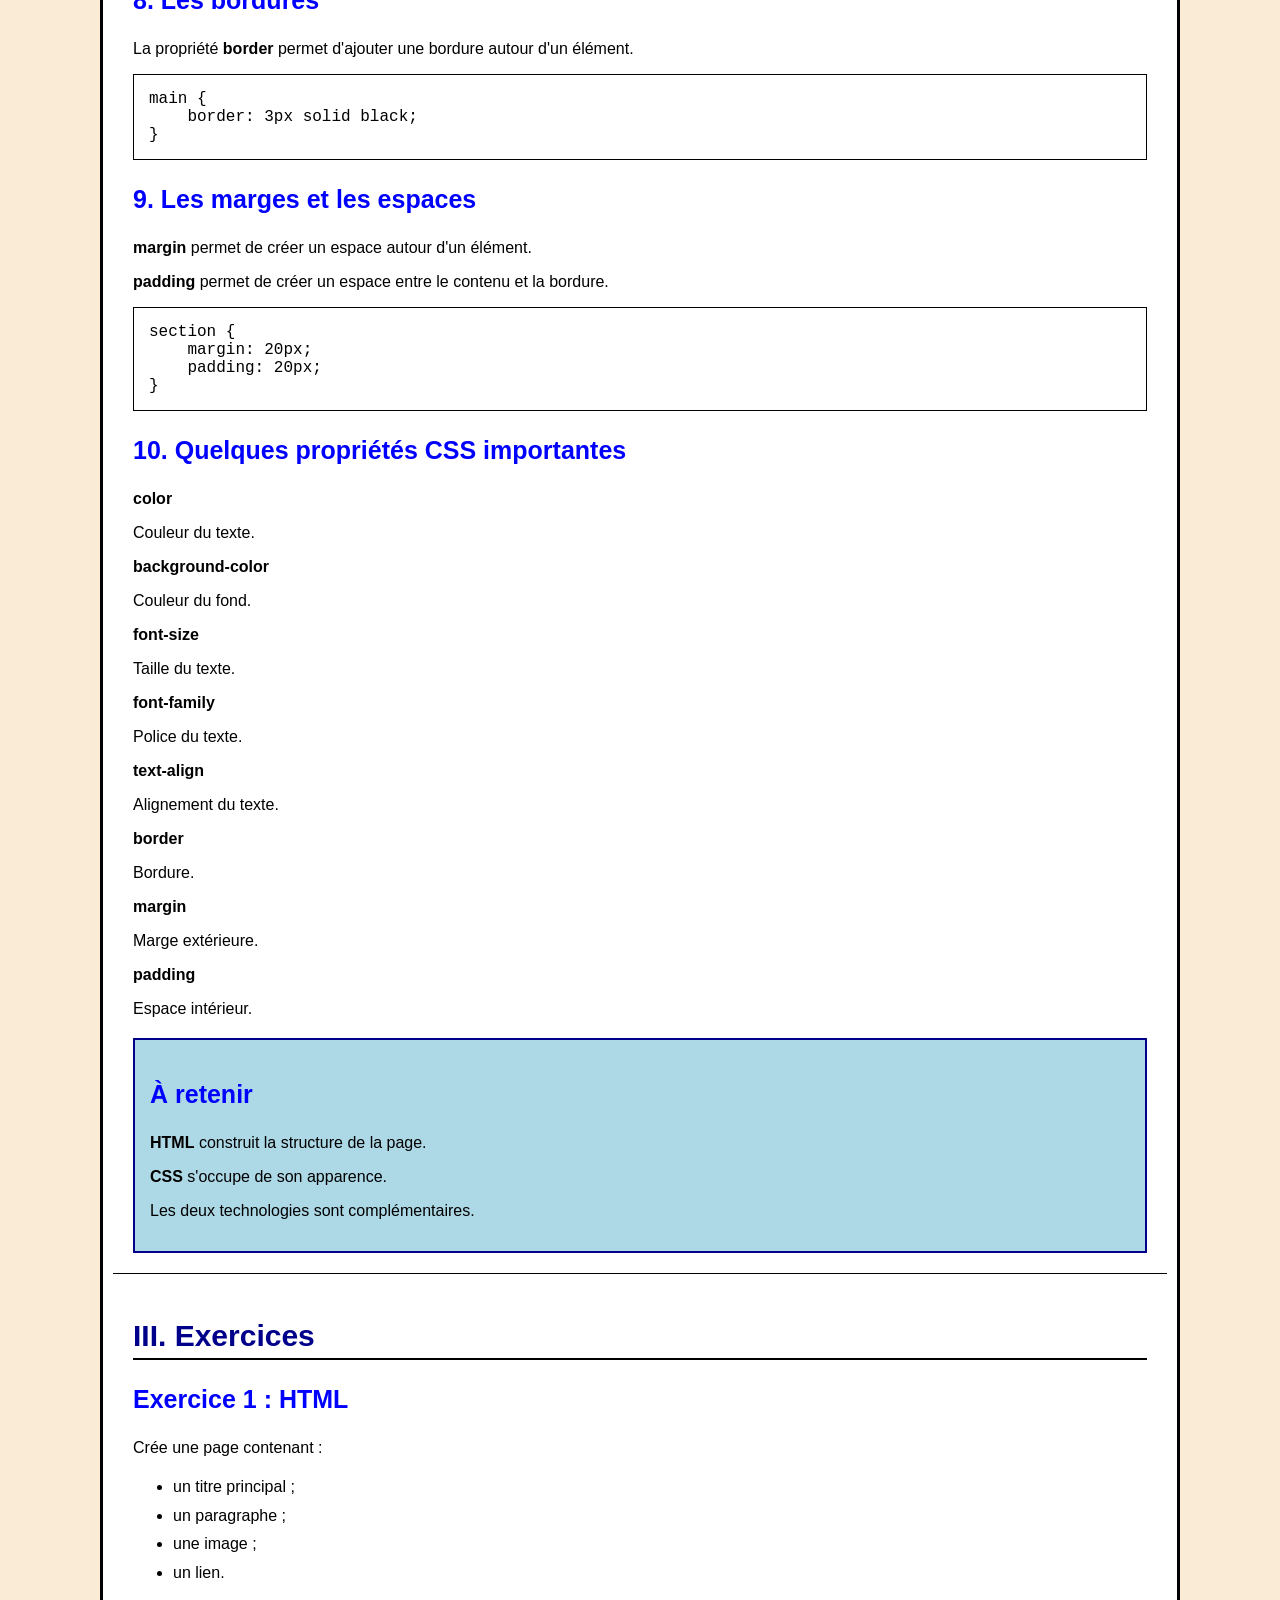
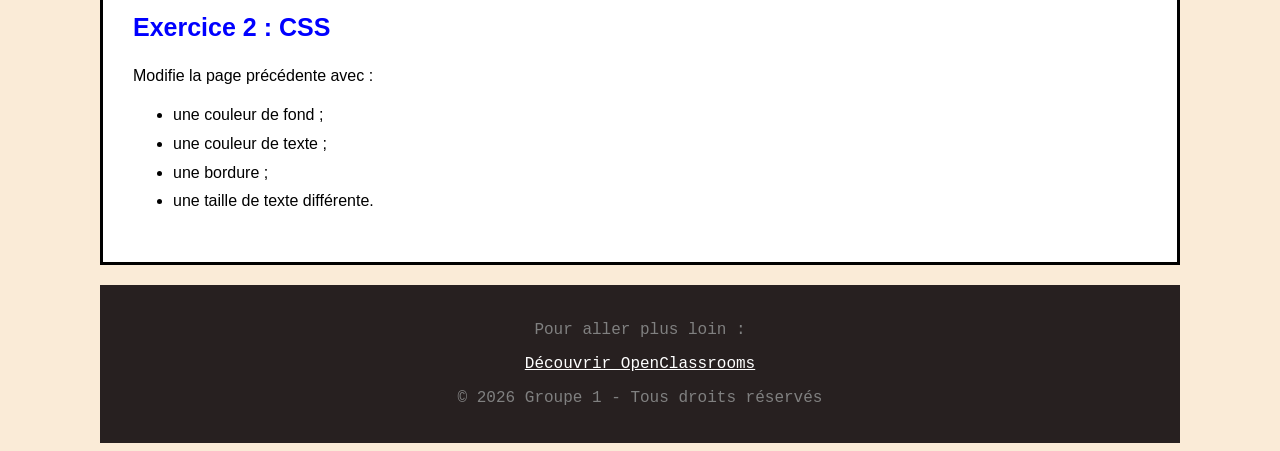
==== commit ae23af38: "Update index.html" ====
--- a/index.html
+++ b/index.html
@@ -1,75 +1,102 @@
-<!DOCTYPE html><html lang="fr"><head>
+<!DOCTYPE html>
+<html lang="fr">
+
+<head>
     <meta charset="UTF-8">
     <meta name="viewport" content="width=device-width, initial-scale=1.0">
     <title>Cours HTML et CSS - Groupe 1</title>
     <link rel="stylesheet" href="Style.css">
-</head><body><header>
-    <h1>Bienvenue sur notre projet IISAN</h1>
-    <p>Cours d'introduction au HTML et au CSS</p>
-
-    <nav>
-        <a href="#html" title="Vers HTML">HTML</a>
-        <a href="#css" title="Vers CSS">CSS</a>
-    </nav>
-</header>
-
-<main>
-
-    <section class="introduction">
-        <h2>Introduction</h2>
-
-        <p>
-            Nous découvrons le HTML et le CSS à IISAN Abidjan.
-            HTML permet de structurer une page web tandis que CSS
-            permet de modifier son apparence.
-        </p>
-
-        <div class="important">
-            <strong>À retenir :</strong>
-            HTML = structure | CSS = apparence
+</head>
+
+<body>
+
+    <header>
+
+        <div class="entete">
+
+            <div>
+                <h1>Cours HTML & CSS</h1>
+                <p>Apprendre les bases du développement web</p>
+            </div>
+
+            <nav>
+                <a href="#accueil">Accueil</a>
+                <a href="#html">HTML</a>
+                <a href="#css">CSS</a>
+                <a href="#exercices">Exercices</a>
+            </nav>
+
         </div>
-    </section>
-
-    <section id="html">
-
-        <h2>I. Le HTML</h2>
-
-        <img src="Image/image.jpg"
-            alt="Exemple de code HTML"
-            title="Exemple de code HTML">
-
-        <p>
-            HTML signifie <strong>HyperText Markup Language</strong>.
-            Il permet de créer la structure et le contenu d'une page web.
-        </p>
-
-        <h3>Ce qu'il faut connaître</h3>
-
-        <ol>
-            <li>La structure d'un document HTML</li>
-            <li>Les balises</li>
-            <li>Les attributs</li>
-            <li>La structuration d'une page web</li>
-        </ol>
-
-        <h3>1. La structure d'un code HTML</h3>
-
-        <p>
-            Un document HTML est composé de balises.
-            Chaque balise possède un rôle précis.
-        </p>
-
-        <ul>
-            <li><strong>html</strong> : contient toute la page.</li>
-            <li><strong>head</strong> : contient les informations de la page.</li>
-            <li><strong>body</strong> : contient les éléments visibles.</li>
-        </ul>
-
-        <p>Exemple :</p>
-
-        <pre><code>&lt;!DOCTYPE html&gt;
-
-<html>
+
+    </header>
+
+    <main>
+
+        <section id="accueil" class="introduction">
+
+            <h2>Bienvenue sur notre projet IISAN</h2>
+
+            <p>
+                Nous découvrons le HTML et le CSS à IISAN Abidjan.
+                HTML permet de structurer une page web tandis que CSS
+                permet de modifier son apparence.
+            </p>
+
+            <div class="important">
+
+                <strong>À retenir :</strong>
+
+                <p>
+                    HTML = structure
+                </p>
+
+                <p>
+                    CSS = apparence
+                </p>
+
+            </div>
+
+        </section>
+
+        <section id="html">
+
+            <h2>I. Le HTML</h2>
+
+            <img src="Image/image.jpg"
+                alt="Exemple de code HTML"
+                title="Exemple de code HTML">
+
+            <p>
+                HTML signifie <strong>HyperText Markup Language</strong>.
+                Il permet de créer la structure et le contenu d'une page web.
+            </p>
+
+            <h3>Ce qu'il faut connaître</h3>
+
+            <ol>
+                <li>La structure d'un document HTML</li>
+                <li>Les balises</li>
+                <li>Les attributs</li>
+                <li>La structuration d'une page web</li>
+            </ol>
+
+            <h3>1. La structure d'un code HTML</h3>
+
+            <p>
+                Un document HTML est composé de balises.
+                Chaque balise possède un rôle précis.
+            </p>
+
+            <ul>
+                <li><strong>html</strong> : contient toute la page.</li>
+                <li><strong>head</strong> : contient les informations de la page.</li>
+                <li><strong>body</strong> : contient les éléments visibles.</li>
+            </ul>
+
+            <p>Exemple :</p>
+
+            <pre><code>&lt;!DOCTYPE html&gt;
+&lt;html&gt;
 
 &lt;head&gt;
     &lt;title&gt;Ma page&lt;/title&gt;
@@ -79,258 +106,336 @@
     &lt;h1&gt;Bonjour&lt;/h1&gt;
 &lt;/body&gt;
 
-</html></code></pre>
-
-        <h3>2. Les balises</h3>
+&lt;/html&gt;</code></pre>
+
+            <h3>2. Les balises</h3>
+
+            <p>
+                Les balises permettent de donner une structure
+                au contenu d'une page web.
+            </p>
+
+            <ul>
+                <li><strong>h1 à h6</strong> : les titres.</li>
+                <li><strong>p</strong> : les paragraphes.</li>
+                <li><strong>a</strong> : les liens.</li>
+                <li><strong>img</strong> : les images.</li>
+                <li><strong>ul</strong> : une liste non ordonnée.</li>
+                <li><strong>ol</strong> : une liste ordonnée.</li>
+                <li><strong>li</strong> : un élément de liste.</li>
+                <li><strong>header</strong> : l'en-tête.</li>
+                <li><strong>nav</strong> : la navigation.</li>
+                <li><strong>main</strong> : le contenu principal.</li>
+                <li><strong>section</strong> : une partie de la page.</li>
+                <li><strong>footer</strong> : le pied de page.</li>
+            </ul>
+
+            <p>Exemple :</p>
+
+            <pre><code>&lt;h2&gt;Mon titre&lt;/h2&gt;
+
+&lt;p&gt;Mon paragraphe&lt;/p&gt;
+
+&lt;a href="https://example.com"&gt;
+    Mon lien
+&lt;/a&gt;</code></pre>
+
+            <h3>3. Les attributs</h3>
+
+            <p>
+                Les attributs donnent des informations supplémentaires
+                aux balises HTML.
+            </p>
+
+            <ul>
+                <li><strong>id</strong> : identifie un élément.</li>
+                <li><strong>class</strong> : donne une classe à un élément.</li>
+                <li><strong>href</strong> : indique la destination d'un lien.</li>
+                <li><strong>src</strong> : indique la source d'une image.</li>
+                <li><strong>alt</strong> : décrit une image.</li>
+                <li><strong>title</strong> : affiche une information au survol.</li>
+                <li><strong>width</strong> : définit une largeur.</li>
+                <li><strong>height</strong> : définit une hauteur.</li>
+            </ul>
+
+            <p>Exemple :</p>
+
+            <pre><code>&lt;p class="texte" id="premier"&gt;
+    Bonjour
+&lt;/p&gt;</code></pre>
+
+            <div class="important">
+
+                <strong>Class et ID :</strong>
+
+                <p>
+                    Une <strong>class</strong> peut être utilisée
+                    sur plusieurs éléments.
+                </p>
+
+                <p>
+                    Un <strong>id</strong> sert généralement
+                    à identifier un élément précis.
+                </p>
+
+            </div>
+
+        </section>
+
+        <section id="css">
+
+            <h2>II. Le CSS</h2>
+
+            <img src="Image/image 2.jpg"
+                alt="Exemple de code CSS"
+                title="Exemple de code CSS">
+
+            <p>
+                CSS signifie <strong>Cascading Style Sheets</strong>,
+                ou feuilles de style en cascade.
+            </p>
+
+            <p>
+                Il permet de modifier l'apparence d'une page HTML :
+                couleurs, tailles, marges, bordures, positionnement, etc.
+            </p>
+
+            <h3>1. Qu'est-ce que le CSS ?</h3>
+
+            <p>
+                HTML sert principalement à structurer la page,
+                tandis que CSS sert à la mettre en forme.
+            </p>
+
+            <h3>2. Les sélecteurs CSS</h3>
+
+            <p>
+                Un sélecteur permet de choisir l'élément HTML
+                que l'on souhaite modifier.
+            </p>
+
+            <pre><code>p {
+    color: blue;
+}
+
+h1 {
+    text-align: center;
+}</code></pre>
+
+            <h3>3. Le sélecteur class</h3>
+
+            <p>
+                Une class est appelée avec un point
+                <strong>.</strong> en CSS.
+            </p>
+
+            <pre><code>.texte {
+    color: blue;
+}</code></pre>
+
+            <h3>4. Le sélecteur id</h3>
+
+            <p>
+                Un id est appelé avec le symbole
+                <strong>#</strong> en CSS.
+            </p>
+
+            <pre><code>#p2 {
+    color: black;
+}</code></pre>
+
+            <h3>5. Les couleurs</h3>
+
+            <p>
+                La propriété <strong>color</strong> permet de modifier
+                la couleur du texte.
+            </p>
+
+            <p>
+                La propriété <strong>background-color</strong>
+                permet de modifier la couleur du fond.
+            </p>
+
+            <pre><code>p {
+    color: blue;
+    background-color: white;
+}</code></pre>
+
+            <h3>6. La taille du texte</h3>
+
+            <p>
+                La propriété <strong>font-size</strong>
+                permet de modifier la taille du texte.
+            </p>
+
+            <pre><code>h1 {
+    font-size: 50px;
+}</code></pre>
+
+            <h3>7. La police</h3>
+
+            <p>
+                La propriété <strong>font-family</strong>
+                permet de choisir la police du texte.
+            </p>
+
+            <pre><code>body {
+    font-family: Arial, Helvetica, sans-serif;
+}</code></pre>
+
+            <h3>8. Les bordures</h3>
+
+            <p>
+                La propriété <strong>border</strong>
+                permet d'ajouter une bordure autour d'un élément.
+            </p>
+
+            <pre><code>main {
+    border: 3px solid black;
+}</code></pre>
+
+            <h3>9. Les marges et les espaces</h3>
+
+            <p>
+                <strong>margin</strong> permet de créer un espace
+                autour d'un élément.
+            </p>
+
+            <p>
+                <strong>padding</strong> permet de créer un espace
+                entre le contenu et la bordure.
+            </p>
+
+            <pre><code>section {
+    margin: 20px;
+    padding: 20px;
+}</code></pre>
+
+            <h3>10. Quelques propriétés CSS importantes</h3>
+
+            <div class="proprietes">
+
+                <div>
+                    <strong>color</strong>
+                    <p>Couleur du texte.</p>
+                </div>
+
+                <div>
+                    <strong>background-color</strong>
+                    <p>Couleur du fond.</p>
+                </div>
+
+                <div>
+                    <strong>font-size</strong>
+                    <p>Taille du texte.</p>
+                </div>
+
+                <div>
+                    <strong>font-family</strong>
+                    <p>Police du texte.</p>
+                </div>
+
+                <div>
+                    <strong>text-align</strong>
+                    <p>Alignement du texte.</p>
+                </div>
+
+                <div>
+                    <strong>border</strong>
+                    <p>Bordure.</p>
+                </div>
+
+                <div>
+                    <strong>margin</strong>
+                    <p>Marge extérieure.</p>
+                </div>
+
+                <div>
+                    <strong>padding</strong>
+                    <p>Espace intérieur.</p>
+                </div>
+
+            </div>
+
+            <div class="important">
+
+                <h3>À retenir</h3>
+
+                <p>
+                    <strong>HTML</strong> construit la structure de la page.
+                </p>
+
+                <p>
+                    <strong>CSS</strong> s'occupe de son apparence.
+                </p>
+
+                <p>
+                    Les deux technologies sont complémentaires.
+                </p>
+
+            </div>
+
+        </section>
+
+        <section id="exercices">
+
+            <h2>III. Exercices</h2>
+
+            <div class="exercice">
+
+                <h3>Exercice 1 : HTML</h3>
+
+                <p>
+                    Crée une page contenant :
+                </p>
+
+                <ul>
+                    <li>un titre principal ;</li>
+                    <li>un paragraphe ;</li>
+                    <li>une image ;</li>
+                    <li>un lien.</li>
+                </ul>
+
+            </div>
+
+            <div class="exercice">
+
+                <h3>Exercice 2 : CSS</h3>
+
+                <p>
+                    Modifie la page précédente avec :
+                </p>
+
+                <ul>
+                    <li>une couleur de fond ;</li>
+                    <li>une couleur de texte ;</li>
+                    <li>une bordure ;</li>
+                    <li>une taille de texte différente.</li>
+                </ul>
+
+            </div>
+
+        </section>
+
+    </main>
+
+    <footer>
+
+        <p>Pour aller plus loin :</p>
+
+        <a class="footer-link"
+            href="https://openclassrooms.com/fr/"
+            title="Accéder à OpenClassrooms"
+            target="_blank">
+            Découvrir OpenClassrooms
+        </a>
 
         <p>
-            Les balises permettent de donner une structure
-            au contenu d'une page web.
+            &copy; 2026 Groupe 1 - Tous droits réservés
         </p>
 
-        <ul>
-            <li><strong>h1 à h6</strong> : les titres.</li>
-            <li><strong>p</strong> : les paragraphes.</li>
-            <li><strong>a</strong> : les liens.</li>
-            <li><strong>img</strong> : les images.</li>
-            <li><strong>ul</strong> : une liste non ordonnée.</li>
-            <li><strong>ol</strong> : une liste ordonnée.</li>
-            <li><strong>li</strong> : un élément de liste.</li>
-            <li><strong>header</strong> : l'en-tête.</li>
-            <li><strong>nav</strong> : la navigation.</li>
-            <li><strong>main</strong> : le contenu principal.</li>
-            <li><strong>section</strong> : une partie de la page.</li>
-            <li><strong>footer</strong> : le pied de page.</li>
-        </ul>
-
-        <p>Exemple :</p>
-
-        <pre><code>&lt;h2&gt;Mon titre&lt;/h2&gt;
-
-&lt;p&lt;Mon paragraphe&lt;/p&gt;
-&lt;a href="https://example.com">Mon lien/a&gt;</code></pre>
-
-        <h3>3. Les attributs</h3>
-
-        <p>
-            Les attributs donnent des informations supplémentaires
-            aux balises HTML.
-        </p>
-
-        <ul>
-            <li><strong>id</strong> : identifie un élément.</li>
-            <li><strong>class</strong> : donne une classe à un élément.</li>
-            <li><strong>href</strong> : indique la destination d'un lien.</li>
-            <li><strong>src</strong> : indique la source d'une image.</li>
-            <li><strong>alt</strong> : décrit une image.</li>
-            <li><strong>title</strong> : affiche une information au survol.</li>
-            <li><strong>width</strong> : définit une largeur.</li>
-            <li><strong>height</strong> : définit une hauteur.</li>
-        </ul>
-
-        <p>Exemple :</p>
-
-        <pre><code>&lt;p class="texte" id="premier"&gt;
-Bonjour &lt;/p&gt;
-
-</p></code></pre>
-
-        <p>
-            Une <strong>class</strong> peut être utilisée sur plusieurs
-            éléments, tandis qu'un <strong>id</strong> sert généralement
-            à identifier un élément précis.
-        </p>
-
-    </section>
-
-    <section id="css">
-
-        <h2>II. Le CSS</h2>
-
-        <img src="Image/image 2.jpg"
-            alt="Exemple de code CSS"
-            title="Exemple de code CSS">
-
-        <p>
-            CSS signifie <strong>Cascading Style Sheets</strong>,
-            ou feuilles de style en cascade.
-        </p>
-
-        <p>
-            Il permet de modifier l'apparence d'une page HTML :
-            couleurs, tailles, marges, bordures, positionnement, etc.
-        </p>
-
-        <h3>1. Qu'est-ce que le CSS ?</h3>
-
-        <p>
-            HTML sert principalement à structurer la page,
-            tandis que CSS sert à la mettre en forme.
-        </p>
-
-        <h3>2. Les sélecteurs CSS</h3>
-
-        <p>
-            Un sélecteur permet de choisir l'élément HTML
-            que l'on souhaite modifier.
-        </p>
-
-        <pre><code>p {
-color: blue;
-
-}
-
-h1 {
-text-align: center;
-}</code></pre>
-
-        <h3>3. Le sélecteur class</h3>
-
-        <p>
-            Une class est appelée avec un point <strong>.</strong>
-            en CSS.
-        </p>
-
-        <pre><code>.texte {
-color: blue;
-
-}</code></pre>
-
-        <h3>4. Le sélecteur id</h3>
-
-        <p>
-            Un id est appelé avec le symbole <strong>#</strong>
-            en CSS.
-        </p>
-
-        <pre><code>#p2 {
-color: black;
-
-}</code></pre>
-
-        <h3>5. Les couleurs</h3>
-
-        <p>
-            La propriété <strong>color</strong> permet de modifier
-            la couleur du texte.
-        </p>
-
-        <p>
-            La propriété <strong>background-color</strong>
-            permet de modifier la couleur du fond.
-        </p>
-
-        <pre><code>p {
-color: blue;
-background-color: white;
-
-}</code></pre>
-
-        <h3>6. La taille du texte</h3>
-
-        <p>
-            La propriété <strong>font-size</strong>
-            permet de modifier la taille du texte.
-        </p>
-
-        <pre><code>h1 {
-font-size: 50px;
-
-}</code></pre>
-
-        <h3>7. La police</h3>
-
-        <p>
-            La propriété <strong>font-family</strong>
-            permet de choisir la police du texte.
-        </p>
-
-        <pre><code>body {
-font-family: Arial, Helvetica, sans-serif;
-
-}</code></pre>
-
-        <h3>8. Les bordures</h3>
-
-        <p>
-            La propriété <strong>border</strong>
-            permet d'ajouter une bordure autour d'un élément.
-        </p>
-
-        <pre><code>main {
-border: 3px solid black;
-
-}</code></pre>
-
-        <h3>9. Les marges et les espaces</h3>
-
-        <p>
-            <strong>margin</strong> permet de créer un espace
-            autour d'un élément.
-        </p>
-
-        <p>
-            <strong>padding</strong> permet de créer un espace
-            entre le contenu et la bordure.
-        </p>
-
-        <pre><code>section {
-margin: 20px;
-padding: 20px;
-
-}</code></pre>
-
-        <h3>10. Quelques propriétés CSS importantes</h3>
-
-        <ul>
-            <li><strong>color</strong> : couleur du texte.</li>
-            <li><strong>background-color</strong> : couleur du fond.</li>
-            <li><strong>font-size</strong> : taille du texte.</li>
-            <li><strong>font-family</strong> : police du texte.</li>
-            <li><strong>text-align</strong> : alignement du texte.</li>
-            <li><strong>border</strong> : bordure.</li>
-            <li><strong>margin</strong> : marge extérieure.</li>
-            <li><strong>padding</strong> : espace intérieur.</li>
-            <li><strong>width</strong> : largeur.</li>
-            <li><strong>height</strong> : hauteur.</li>
-        </ul>
-
-        <div class="important">
-            <h3>À retenir</h3>
-
-            <p><strong>HTML</strong> construit la structure de la page.</p>
-            <p><strong>CSS</strong> s'occupe de son apparence.</p>
-            <p>Les deux technologies sont complémentaires.</p>
-        </div>
-
-        <h3>Conclusion</h3>
-
-        <p>
-            HTML et CSS sont deux technologies essentielles
-            pour créer des pages web. HTML permet de construire
-            la structure tandis que CSS permet de personnaliser
-            leur apparence.
-        </p>
-
-    </section>
-
-</main>
-
-<footer>
-
-    <p>Pour aller plus loin :</p>
-
-    <a class="footer-link"
-        href="https://openclassrooms.com/fr/"
-        title="Accéder à OpenClassrooms"
-        target="_blank">
-        Découvrir OpenClassrooms
-    </a>
-
-    <p>
-        &copy; 2026 Groupe 1 - Tous droits réservés
-    </p>
-
-</footer>
-
-</body></html>
+    </footer>
+
+</body>
+
+</html>
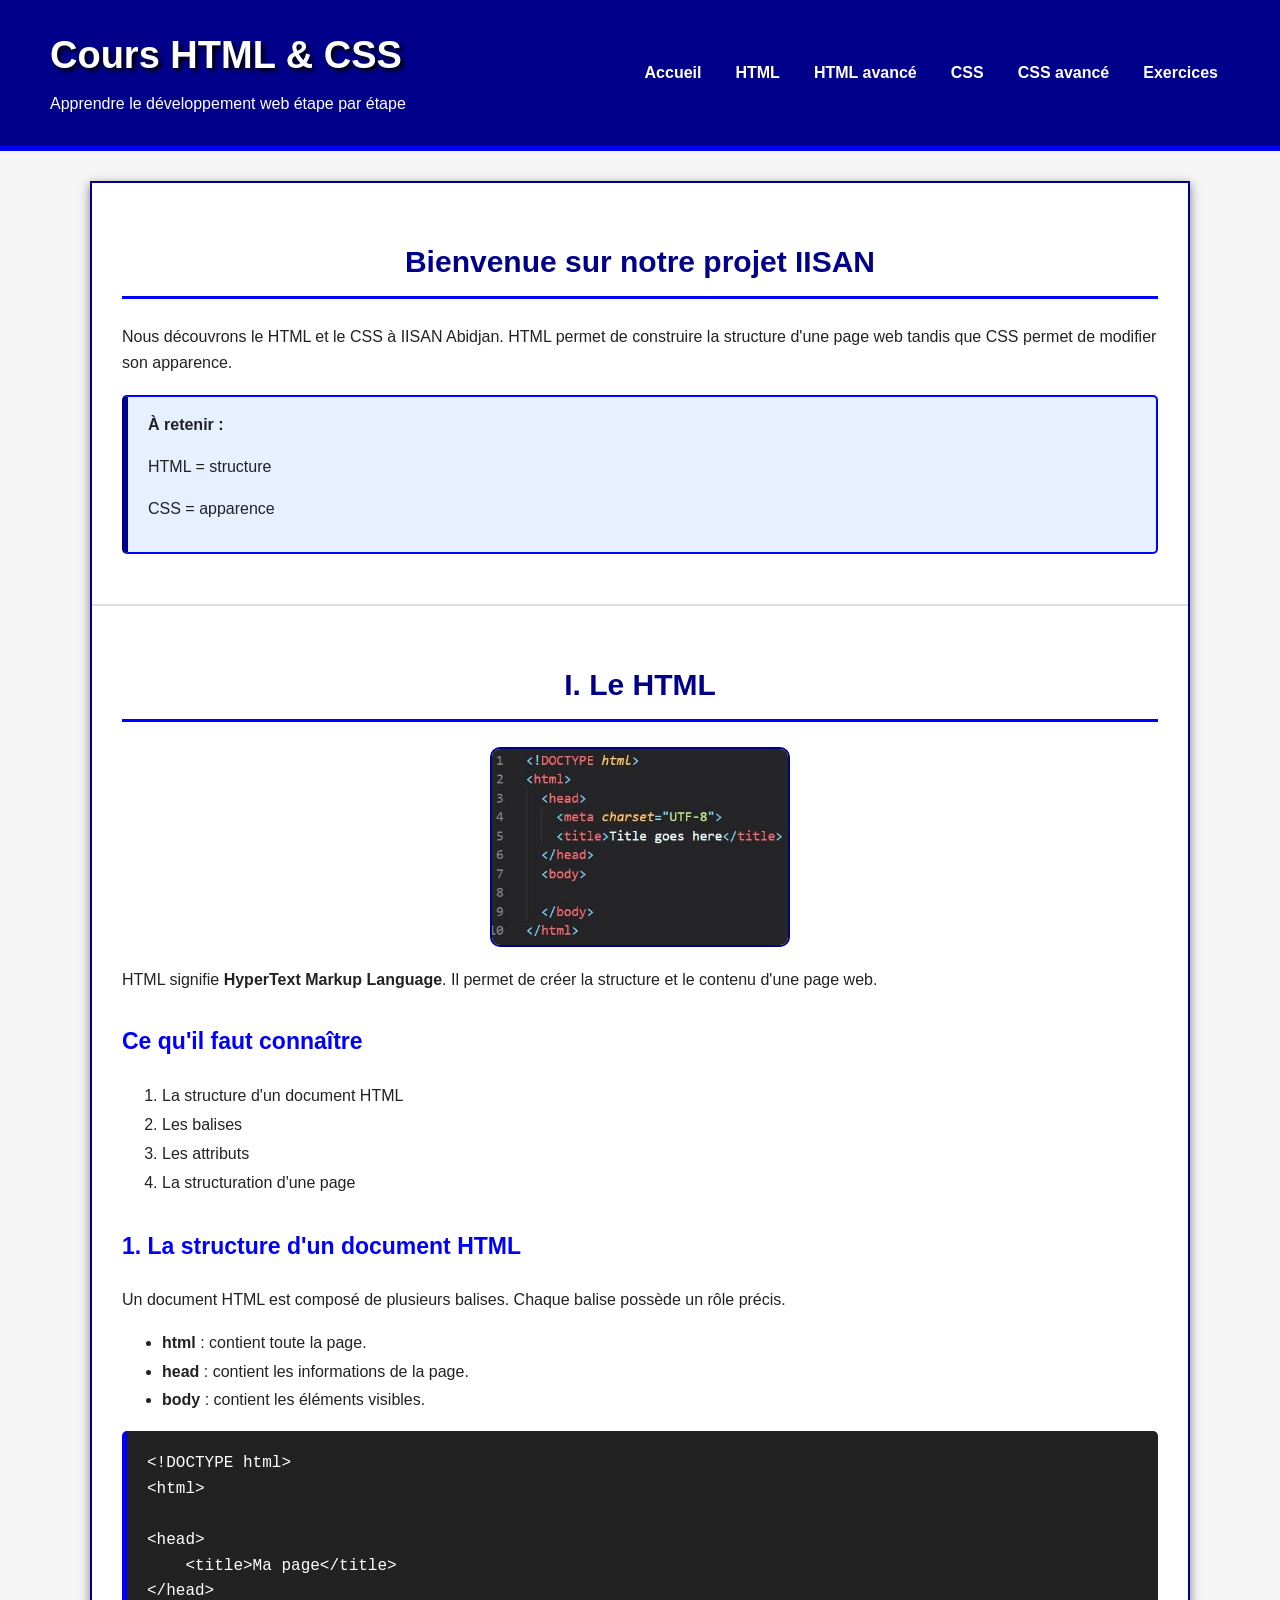
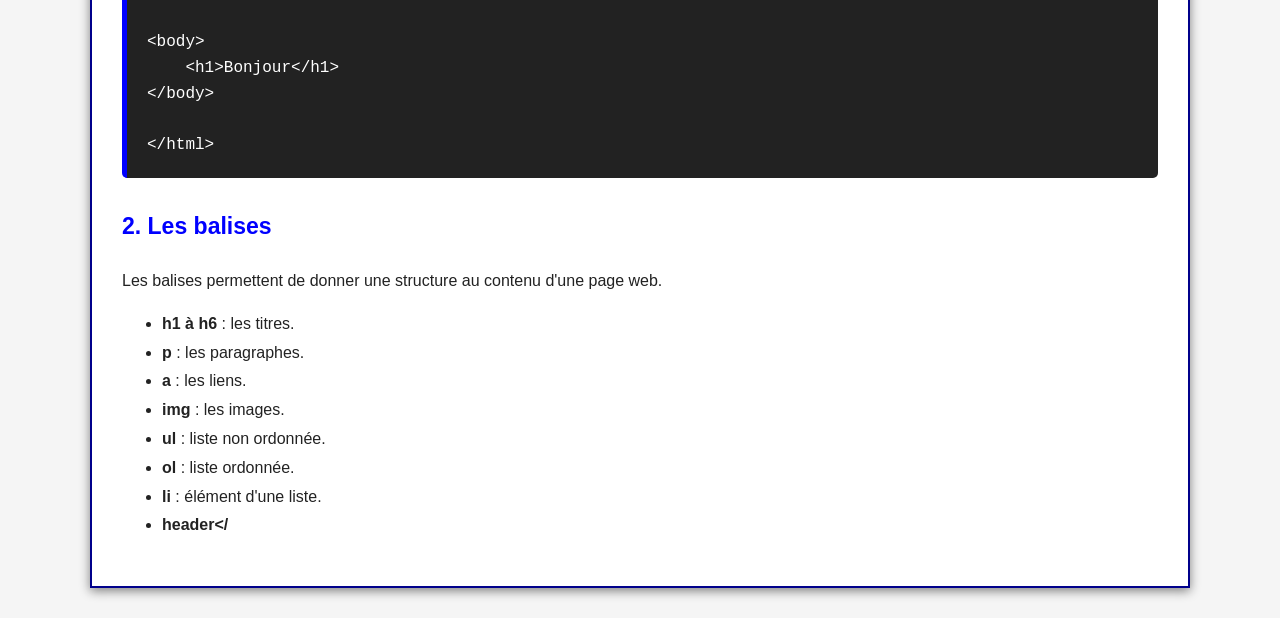
==== commit b5c9bc67: "Update index.html" ====
--- a/index.html
+++ b/index.html
@@ -4,7 +4,12 @@
 <head>
     <meta charset="UTF-8">
     <meta name="viewport" content="width=device-width, initial-scale=1.0">
-    <title>Cours HTML et CSS - Groupe 1</title>
+
+    <meta name="description"
+        content="Cours HTML et CSS pour apprendre les bases et les fonctionnalités avancées du développement web.">
+
+    <title>Cours HTML & CSS - Groupe 1</title>
+
     <link rel="stylesheet" href="Style.css">
 </head>
 
@@ -16,13 +21,15 @@
 
             <div>
                 <h1>Cours HTML & CSS</h1>
-                <p>Apprendre les bases du développement web</p>
+                <p>Apprendre le développement web étape par étape</p>
             </div>
 
             <nav>
                 <a href="#accueil">Accueil</a>
                 <a href="#html">HTML</a>
+                <a href="#html-avance">HTML avancé</a>
                 <a href="#css">CSS</a>
+                <a href="#css-avance">CSS avancé</a>
                 <a href="#exercices">Exercices</a>
             </nav>
 
@@ -38,25 +45,21 @@
 
             <p>
                 Nous découvrons le HTML et le CSS à IISAN Abidjan.
-                HTML permet de structurer une page web tandis que CSS
-                permet de modifier son apparence.
+                HTML permet de construire la structure d'une page web
+                tandis que CSS permet de modifier son apparence.
             </p>
 
             <div class="important">
 
                 <strong>À retenir :</strong>
 
-                <p>
-                    HTML = structure
-                </p>
-
-                <p>
-                    CSS = apparence
-                </p>
+                <p>HTML = structure</p>
+                <p>CSS = apparence</p>
 
             </div>
 
         </section>
+
 
         <section id="html">
 
@@ -77,13 +80,13 @@
                 <li>La structure d'un document HTML</li>
                 <li>Les balises</li>
                 <li>Les attributs</li>
-                <li>La structuration d'une page web</li>
+                <li>La structuration d'une page</li>
             </ol>
 
-            <h3>1. La structure d'un code HTML</h3>
+            <h3>1. La structure d'un document HTML</h3>
 
             <p>
-                Un document HTML est composé de balises.
+                Un document HTML est composé de plusieurs balises.
                 Chaque balise possède un rôle précis.
             </p>
 
@@ -92,8 +95,6 @@
                 <li><strong>head</strong> : contient les informations de la page.</li>
                 <li><strong>body</strong> : contient les éléments visibles.</li>
             </ul>
-
-            <p>Exemple :</p>
 
             <pre><code>&lt;!DOCTYPE html&gt;
 &lt;html&gt;
@@ -108,6 +109,7 @@
 
 &lt;/html&gt;</code></pre>
 
+
             <h3>2. Les balises</h3>
 
             <p>
@@ -120,322 +122,7 @@
                 <li><strong>p</strong> : les paragraphes.</li>
                 <li><strong>a</strong> : les liens.</li>
                 <li><strong>img</strong> : les images.</li>
-                <li><strong>ul</strong> : une liste non ordonnée.</li>
-                <li><strong>ol</strong> : une liste ordonnée.</li>
-                <li><strong>li</strong> : un élément de liste.</li>
-                <li><strong>header</strong> : l'en-tête.</li>
-                <li><strong>nav</strong> : la navigation.</li>
-                <li><strong>main</strong> : le contenu principal.</li>
-                <li><strong>section</strong> : une partie de la page.</li>
-                <li><strong>footer</strong> : le pied de page.</li>
-            </ul>
-
-            <p>Exemple :</p>
-
-            <pre><code>&lt;h2&gt;Mon titre&lt;/h2&gt;
-
-&lt;p&gt;Mon paragraphe&lt;/p&gt;
-
-&lt;a href="https://example.com"&gt;
-    Mon lien
-&lt;/a&gt;</code></pre>
-
-            <h3>3. Les attributs</h3>
-
-            <p>
-                Les attributs donnent des informations supplémentaires
-                aux balises HTML.
-            </p>
-
-            <ul>
-                <li><strong>id</strong> : identifie un élément.</li>
-                <li><strong>class</strong> : donne une classe à un élément.</li>
-                <li><strong>href</strong> : indique la destination d'un lien.</li>
-                <li><strong>src</strong> : indique la source d'une image.</li>
-                <li><strong>alt</strong> : décrit une image.</li>
-                <li><strong>title</strong> : affiche une information au survol.</li>
-                <li><strong>width</strong> : définit une largeur.</li>
-                <li><strong>height</strong> : définit une hauteur.</li>
-            </ul>
-
-            <p>Exemple :</p>
-
-            <pre><code>&lt;p class="texte" id="premier"&gt;
-    Bonjour
-&lt;/p&gt;</code></pre>
-
-            <div class="important">
-
-                <strong>Class et ID :</strong>
-
-                <p>
-                    Une <strong>class</strong> peut être utilisée
-                    sur plusieurs éléments.
-                </p>
-
-                <p>
-                    Un <strong>id</strong> sert généralement
-                    à identifier un élément précis.
-                </p>
-
-            </div>
-
-        </section>
-
-        <section id="css">
-
-            <h2>II. Le CSS</h2>
-
-            <img src="Image/image 2.jpg"
-                alt="Exemple de code CSS"
-                title="Exemple de code CSS">
-
-            <p>
-                CSS signifie <strong>Cascading Style Sheets</strong>,
-                ou feuilles de style en cascade.
-            </p>
-
-            <p>
-                Il permet de modifier l'apparence d'une page HTML :
-                couleurs, tailles, marges, bordures, positionnement, etc.
-            </p>
-
-            <h3>1. Qu'est-ce que le CSS ?</h3>
-
-            <p>
-                HTML sert principalement à structurer la page,
-                tandis que CSS sert à la mettre en forme.
-            </p>
-
-            <h3>2. Les sélecteurs CSS</h3>
-
-            <p>
-                Un sélecteur permet de choisir l'élément HTML
-                que l'on souhaite modifier.
-            </p>
-
-            <pre><code>p {
-    color: blue;
-}
-
-h1 {
-    text-align: center;
-}</code></pre>
-
-            <h3>3. Le sélecteur class</h3>
-
-            <p>
-                Une class est appelée avec un point
-                <strong>.</strong> en CSS.
-            </p>
-
-            <pre><code>.texte {
-    color: blue;
-}</code></pre>
-
-            <h3>4. Le sélecteur id</h3>
-
-            <p>
-                Un id est appelé avec le symbole
-                <strong>#</strong> en CSS.
-            </p>
-
-            <pre><code>#p2 {
-    color: black;
-}</code></pre>
-
-            <h3>5. Les couleurs</h3>
-
-            <p>
-                La propriété <strong>color</strong> permet de modifier
-                la couleur du texte.
-            </p>
-
-            <p>
-                La propriété <strong>background-color</strong>
-                permet de modifier la couleur du fond.
-            </p>
-
-            <pre><code>p {
-    color: blue;
-    background-color: white;
-}</code></pre>
-
-            <h3>6. La taille du texte</h3>
-
-            <p>
-                La propriété <strong>font-size</strong>
-                permet de modifier la taille du texte.
-            </p>
-
-            <pre><code>h1 {
-    font-size: 50px;
-}</code></pre>
-
-            <h3>7. La police</h3>
-
-            <p>
-                La propriété <strong>font-family</strong>
-                permet de choisir la police du texte.
-            </p>
-
-            <pre><code>body {
-    font-family: Arial, Helvetica, sans-serif;
-}</code></pre>
-
-            <h3>8. Les bordures</h3>
-
-            <p>
-                La propriété <strong>border</strong>
-                permet d'ajouter une bordure autour d'un élément.
-            </p>
-
-            <pre><code>main {
-    border: 3px solid black;
-}</code></pre>
-
-            <h3>9. Les marges et les espaces</h3>
-
-            <p>
-                <strong>margin</strong> permet de créer un espace
-                autour d'un élément.
-            </p>
-
-            <p>
-                <strong>padding</strong> permet de créer un espace
-                entre le contenu et la bordure.
-            </p>
-
-            <pre><code>section {
-    margin: 20px;
-    padding: 20px;
-}</code></pre>
-
-            <h3>10. Quelques propriétés CSS importantes</h3>
-
-            <div class="proprietes">
-
-                <div>
-                    <strong>color</strong>
-                    <p>Couleur du texte.</p>
-                </div>
-
-                <div>
-                    <strong>background-color</strong>
-                    <p>Couleur du fond.</p>
-                </div>
-
-                <div>
-                    <strong>font-size</strong>
-                    <p>Taille du texte.</p>
-                </div>
-
-                <div>
-                    <strong>font-family</strong>
-                    <p>Police du texte.</p>
-                </div>
-
-                <div>
-                    <strong>text-align</strong>
-                    <p>Alignement du texte.</p>
-                </div>
-
-                <div>
-                    <strong>border</strong>
-                    <p>Bordure.</p>
-                </div>
-
-                <div>
-                    <strong>margin</strong>
-                    <p>Marge extérieure.</p>
-                </div>
-
-                <div>
-                    <strong>padding</strong>
-                    <p>Espace intérieur.</p>
-                </div>
-
-            </div>
-
-            <div class="important">
-
-                <h3>À retenir</h3>
-
-                <p>
-                    <strong>HTML</strong> construit la structure de la page.
-                </p>
-
-                <p>
-                    <strong>CSS</strong> s'occupe de son apparence.
-                </p>
-
-                <p>
-                    Les deux technologies sont complémentaires.
-                </p>
-
-            </div>
-
-        </section>
-
-        <section id="exercices">
-
-            <h2>III. Exercices</h2>
-
-            <div class="exercice">
-
-                <h3>Exercice 1 : HTML</h3>
-
-                <p>
-                    Crée une page contenant :
-                </p>
-
-                <ul>
-                    <li>un titre principal ;</li>
-                    <li>un paragraphe ;</li>
-                    <li>une image ;</li>
-                    <li>un lien.</li>
-                </ul>
-
-            </div>
-
-            <div class="exercice">
-
-                <h3>Exercice 2 : CSS</h3>
-
-                <p>
-                    Modifie la page précédente avec :
-                </p>
-
-                <ul>
-                    <li>une couleur de fond ;</li>
-                    <li>une couleur de texte ;</li>
-                    <li>une bordure ;</li>
-                    <li>une taille de texte différente.</li>
-                </ul>
-
-            </div>
-
-        </section>
-
-    </main>
-
-    <footer>
-
-        <p>Pour aller plus loin :</p>
-
-        <a class="footer-link"
-            href="https://openclassrooms.com/fr/"
-            title="Accéder à OpenClassrooms"
-            target="_blank">
-            Découvrir OpenClassrooms
-        </a>
-
-        <p>
-            &copy; 2026 Groupe 1 - Tous droits réservés
-        </p>
-
-    </footer>
-
-</body>
-
-</html>+                <li><strong>ul</strong> : liste non ordonnée.</li>
+                <li><strong>ol</strong> : liste ordonnée.</li>
+                <li><strong>li</strong> : élément d'une liste.</li>
+                <li><strong>header</
--- a/Style.css
+++ b/Style.css
@@ -1,125 +1,238 @@
+* {
+    box-sizing: border-box;
+}
+
 body {
-background-color: antiquewhite;
-color: black;
-font-family: Arial, Helvetica, sans-serif;
-margin-left: 100px;
-margin-right: 100px;
+    margin: 0;
+    background-color: #f5f5f5;
+    color: #222;
+    font-family: Arial, Helvetica, sans-serif;
+    line-height: 1.6;
 }
 
 header {
-background-color: blue;
-color: black;
-text-align: center;
-padding: 20px;
-font-weight: bold;
-border: 3px solid black;
-}
-
-h1 {
-font-size: 50px;
-text-align: center;
-font-weight: bold;
-text-shadow: 5px 5px 5px darkblue;
+    background-color: darkblue;
+    color: white;
+    padding: 25px 50px;
+    border-bottom: 5px solid blue;
+}
+
+.entete {
+    display: flex;
+    align-items: center;
+    justify-content: space-between;
+    gap: 30px;
+}
+
+header h1 {
+    margin: 0;
+    color: white;
+    background-color: transparent;
+    border: none;
+    font-size: 38px;
+    text-shadow: 3px 3px 4px black;
+}
+
+header p {
+    margin: 5px 0;
 }
 
 nav {
-text-align: center;
-margin: 20px;
+    display: flex;
+    gap: 10px;
 }
 
 nav a {
-color: black;
-margin: 10px;
-font-weight: bold;
-text-decoration: none;
+    color: white;
+    padding: 8px 12px;
+    text-decoration: none;
+    font-weight: bold;
+    border-radius: 5px;
 }
 
 nav a:hover {
-color: white;
-background-color: darkblue;
-padding: 5px;
+    color: darkblue;
+    background-color: white;
 }
 
 main {
-background-color: white;
-border: 3px solid black;
-padding: 10px;
+    width: 90%;
+    max-width: 1100px;
+    margin: 30px auto;
+    background-color: white;
+    border: 2px solid darkblue;
+    box-shadow: 0 3px 10px grey;
 }
 
 section {
-padding: 20px;
-border-bottom: 1px solid black;
+    padding: 30px;
+    border-bottom: 2px solid #ddd;
 }
 
 section:last-child {
-border-bottom: none;
+    border-bottom: none;
 }
 
 h2 {
-font-size: 30px;
-color: darkblue;
-border-bottom: 2px solid black;
-padding-bottom: 5px;
+    color: darkblue;
+    font-size: 30px;
+    text-align: center;
+    border-bottom: 3px solid blue;
+    padding-bottom: 10px;
 }
 
 h3 {
-font-size: 25px;
-color: blue;
-}
-
-h4 {
-font-size: 20px;
+    color: blue;
+    font-size: 23px;
+    margin-top: 30px;
 }
 
 p {
-font-size: 16px;
+    font-size: 16px;
 }
 
 img {
-width: 300px;
-height: 200px;
-border-radius: 20%;
-border: 2px solid black;
-display: block;
-margin: 20px auto;
+    width: 300px;
+    height: 200px;
+    object-fit: cover;
+    border-radius: 10px;
+    border: 2px solid darkblue;
+    display: block;
+    margin: 20px auto;
 }
 
 ul,
 ol {
-line-height: 1.8;
+    line-height: 1.8;
 }
 
 pre {
-background-color: white;
-border: 1px solid black;
-padding: 15px;
-overflow: auto;
+    background-color: #222;
+    color: white;
+    border-left: 5px solid blue;
+    padding: 20px;
+    overflow-x: auto;
+    border-radius: 5px;
 }
 
 code {
-font-family: 'Courier New', Courier, monospace;
+    font-family: 'Courier New', Courier, monospace;
 }
 
 .important {
-background-color: lightblue;
-border: 2px solid darkblue;
-padding: 15px;
-margin-top: 20px;
+    background-color: #e6f0ff;
+    border: 2px solid blue;
+    border-left: 6px solid darkblue;
+    padding: 15px 20px;
+    margin: 20px 0;
+    border-radius: 5px;
+}
+
+.proprietes {
+    display: grid;
+    grid-template-columns: repeat(4, 1fr);
+    gap: 15px;
+}
+
+.proprietes div {
+    background-color: #eef4ff;
+    border: 2px solid blue;
+    padding: 15px;
+    border-radius: 8px;
+    text-align: center;
+}
+
+.proprietes strong {
+    color: darkblue;
+}
+
+.proprietes p {
+    margin-bottom: 0;
+}
+
+.exercice {
+    background-color: #f5f8ff;
+    border: 2px solid blue;
+    border-radius: 8px;
+    padding: 20px;
+    margin: 20px 0;
+}
+
+.exercice h3 {
+    margin-top: 0;
 }
 
 footer {
-font-family: 'Courier New', Courier, monospace;
-color: grey;
-background-color: rgb(39, 32, 32);
-text-align: center;
-padding: 20px;
-margin-top: 20px;
-}
-
-footer a {
-color: white;
-}
-
-#p2 {
-color: black;
+    background-color: rgb(39, 32, 32);
+    color: white;
+    text-align: center;
+    padding: 25px;
+    margin-top: 30px;
+}
+
+footer p {
+    margin: 8px;
+}
+
+.footer-link {
+    color: white;
+    font-weight: bold;
+}
+
+.footer-link:hover {
+    color: lightblue;
+}
+
+@media (max-width: 900px) {
+
+    .entete {
+        flex-direction: column;
+        text-align: center;
+    }
+
+    nav {
+        justify-content: center;
+        flex-wrap: wrap;
+    }
+
+    .proprietes {
+        grid-template-columns: repeat(2, 1fr);
+    }
+}
+
+@media (max-width: 600px) {
+
+    header {
+        padding: 20px;
+    }
+
+    header h1 {
+        font-size: 28px;
+    }
+
+    main {
+        width: 95%;
+        margin: 15px auto;
+    }
+
+    section {
+        padding: 20px;
+    }
+
+    h2 {
+        font-size: 25px;
+    }
+
+    h3 {
+        font-size: 20px;
+    }
+
+    img {
+        width: 100%;
+        height: auto;
+    }
+
+    .proprietes {
+        grid-template-columns: 1fr;
+    }
 }
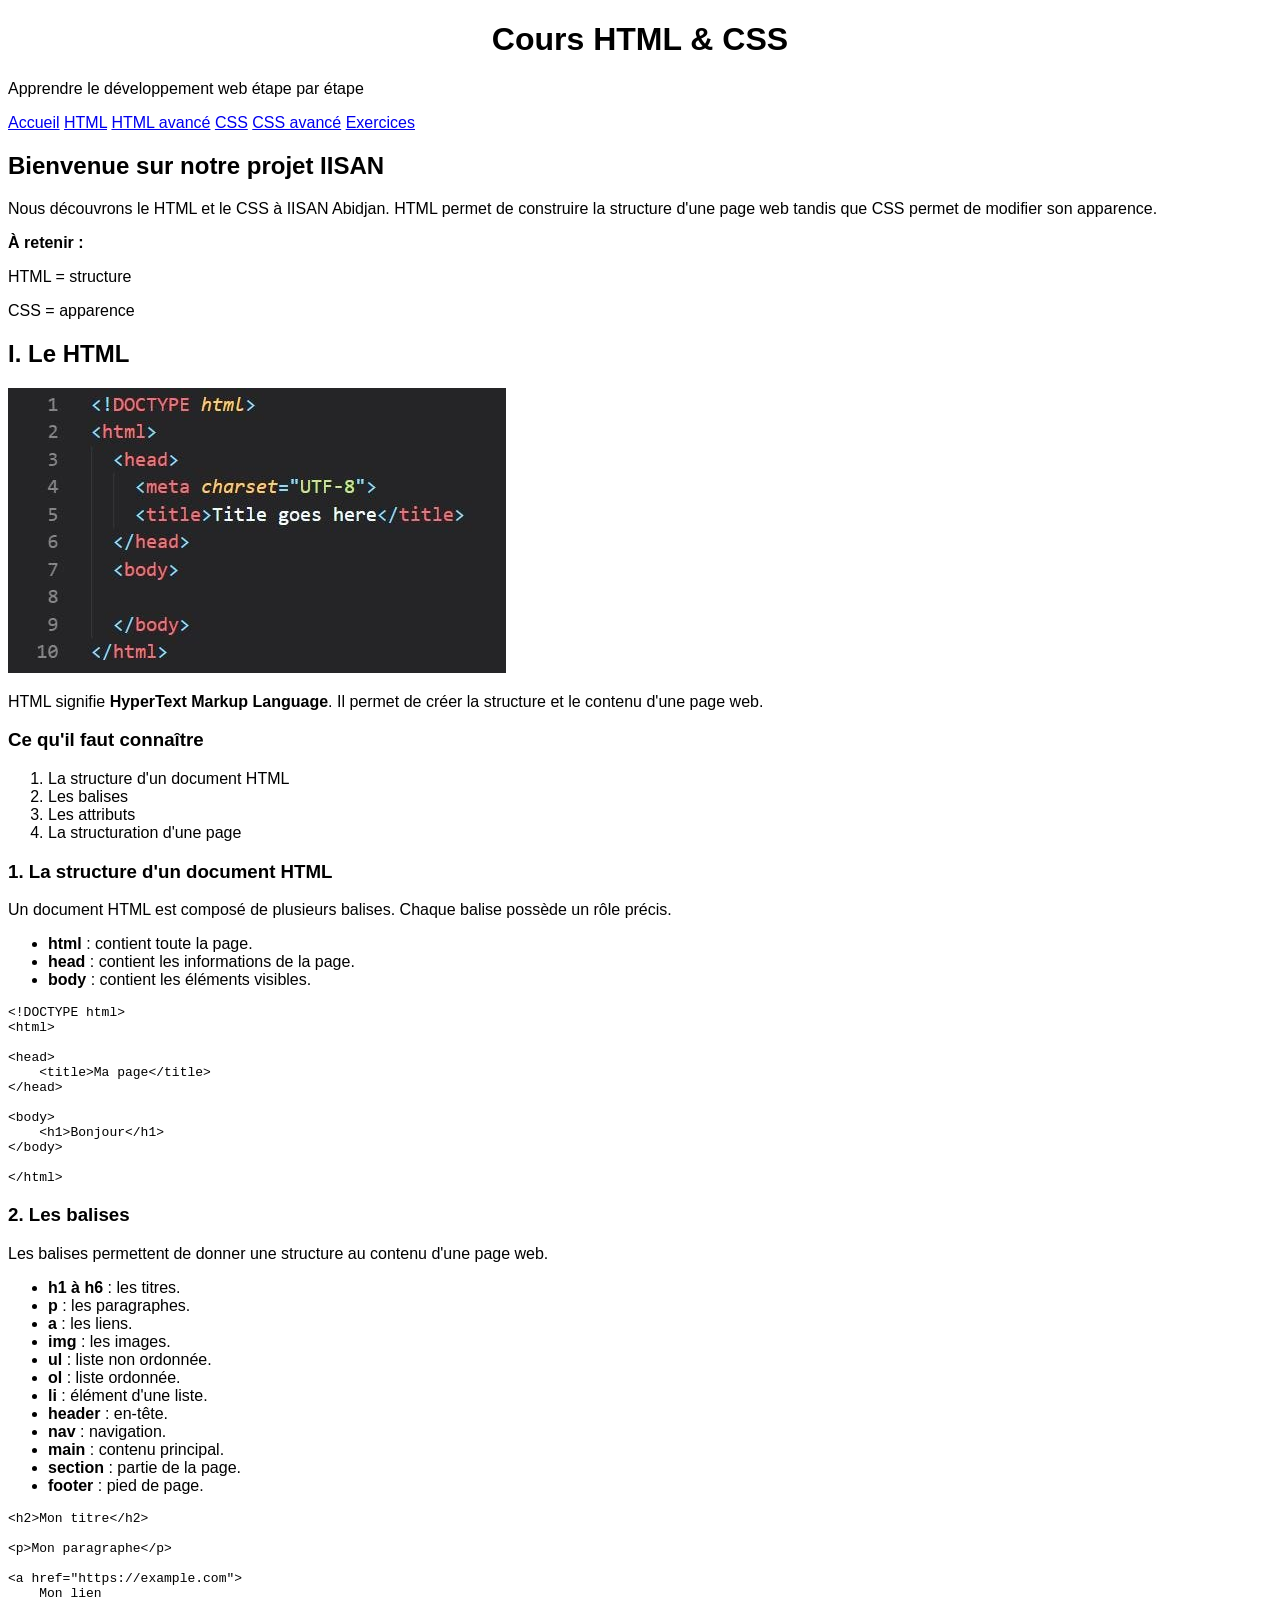
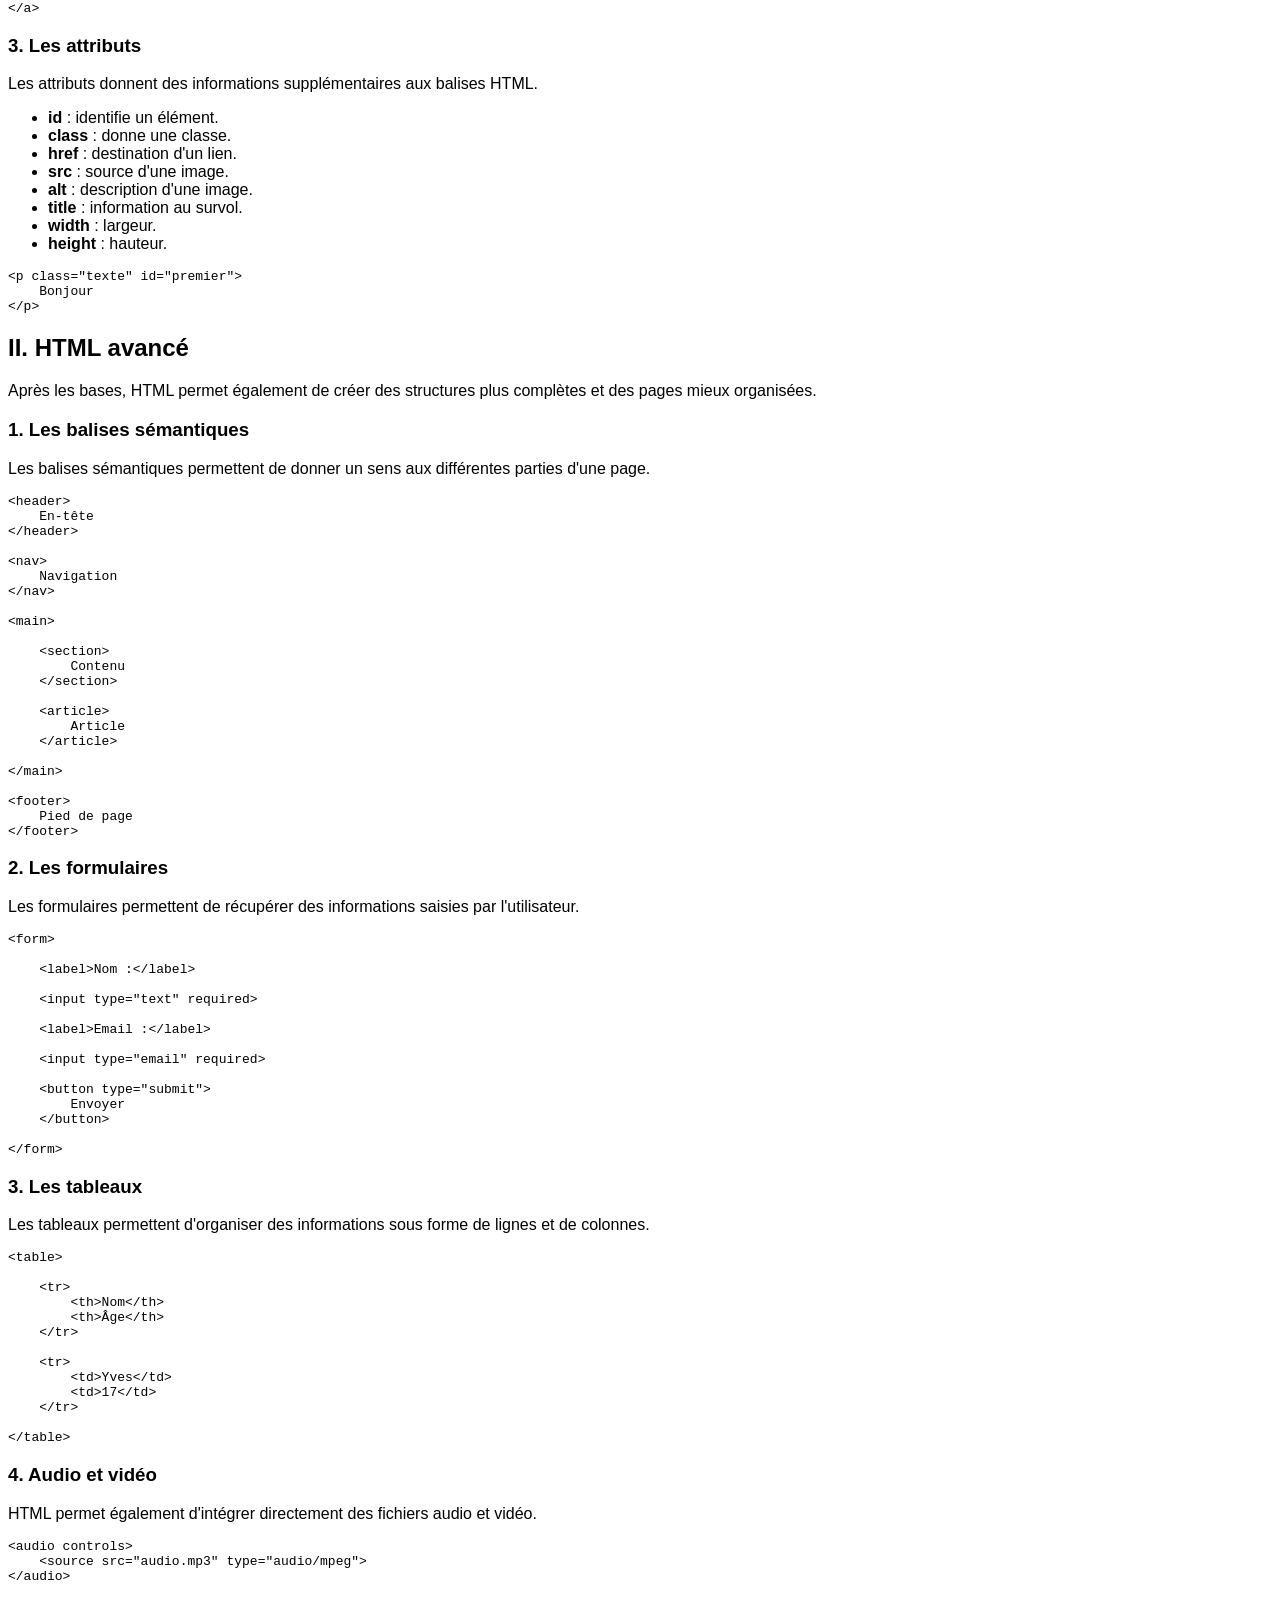
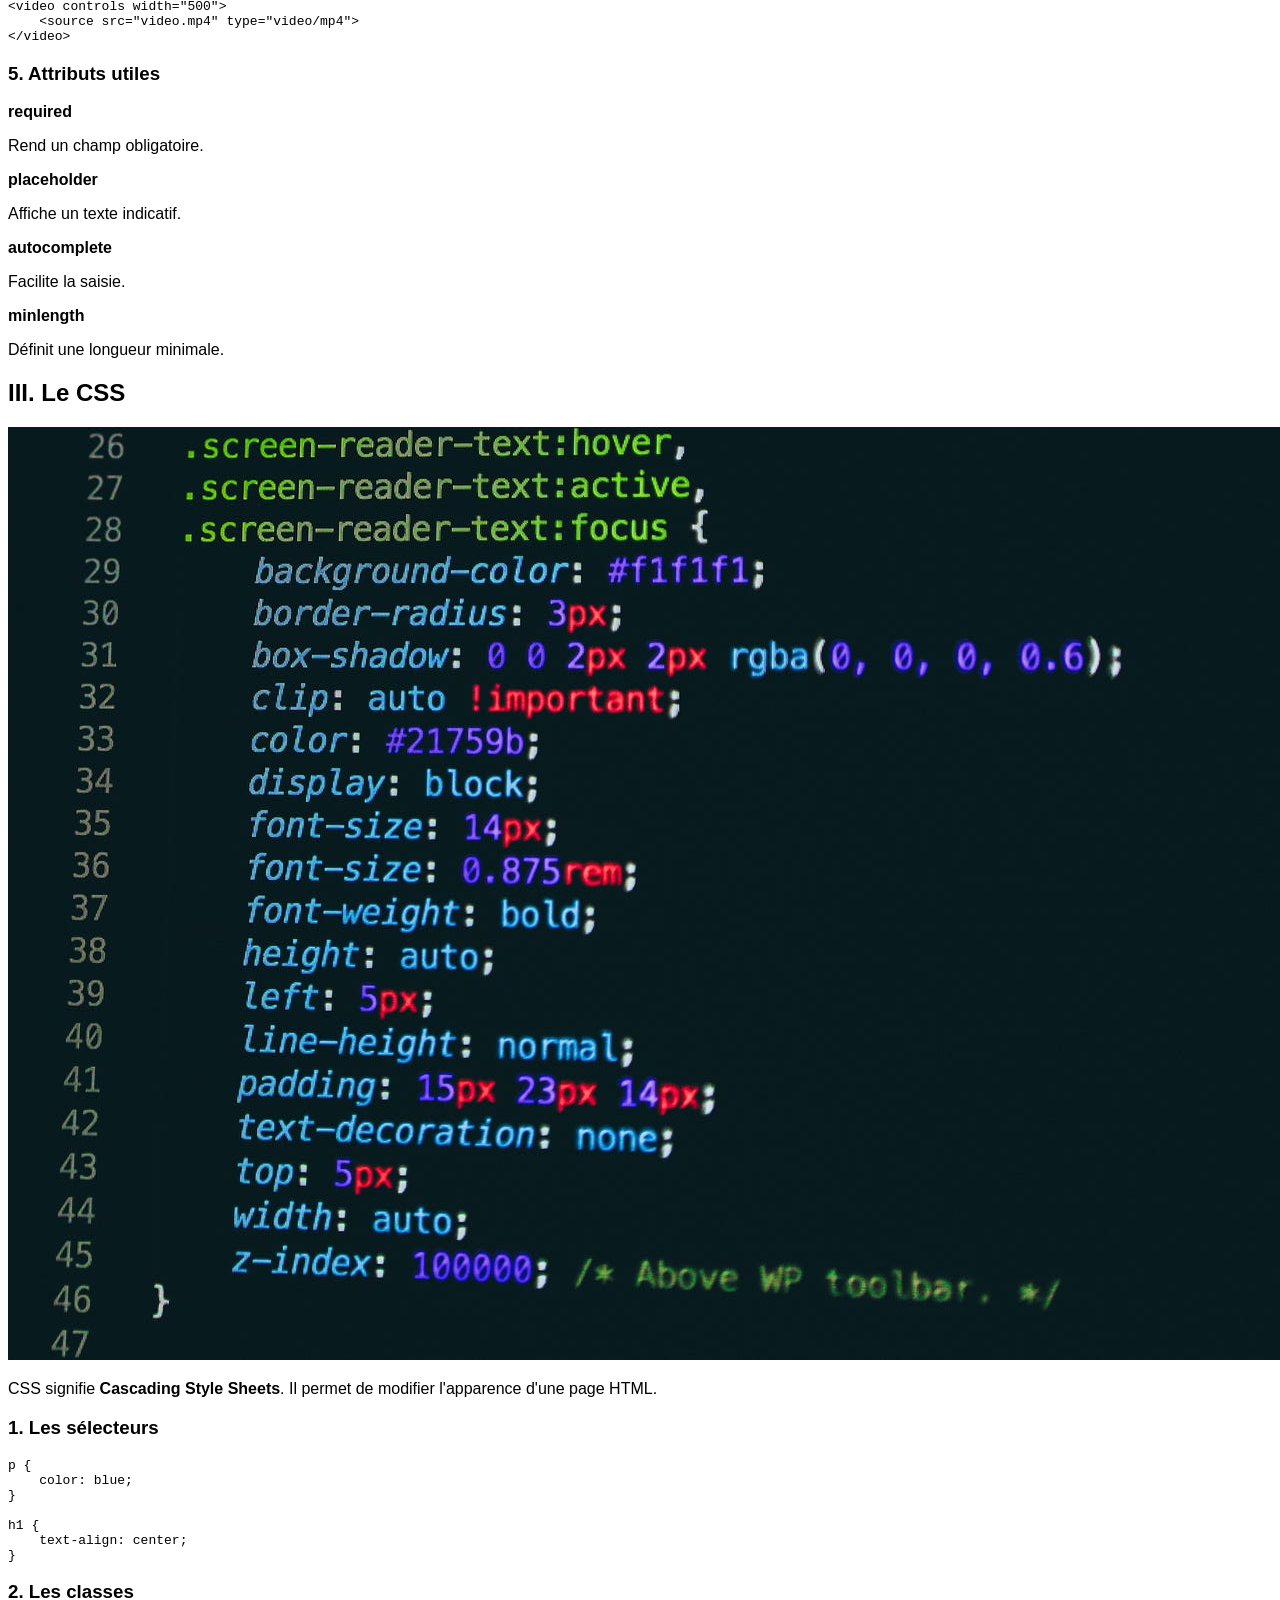
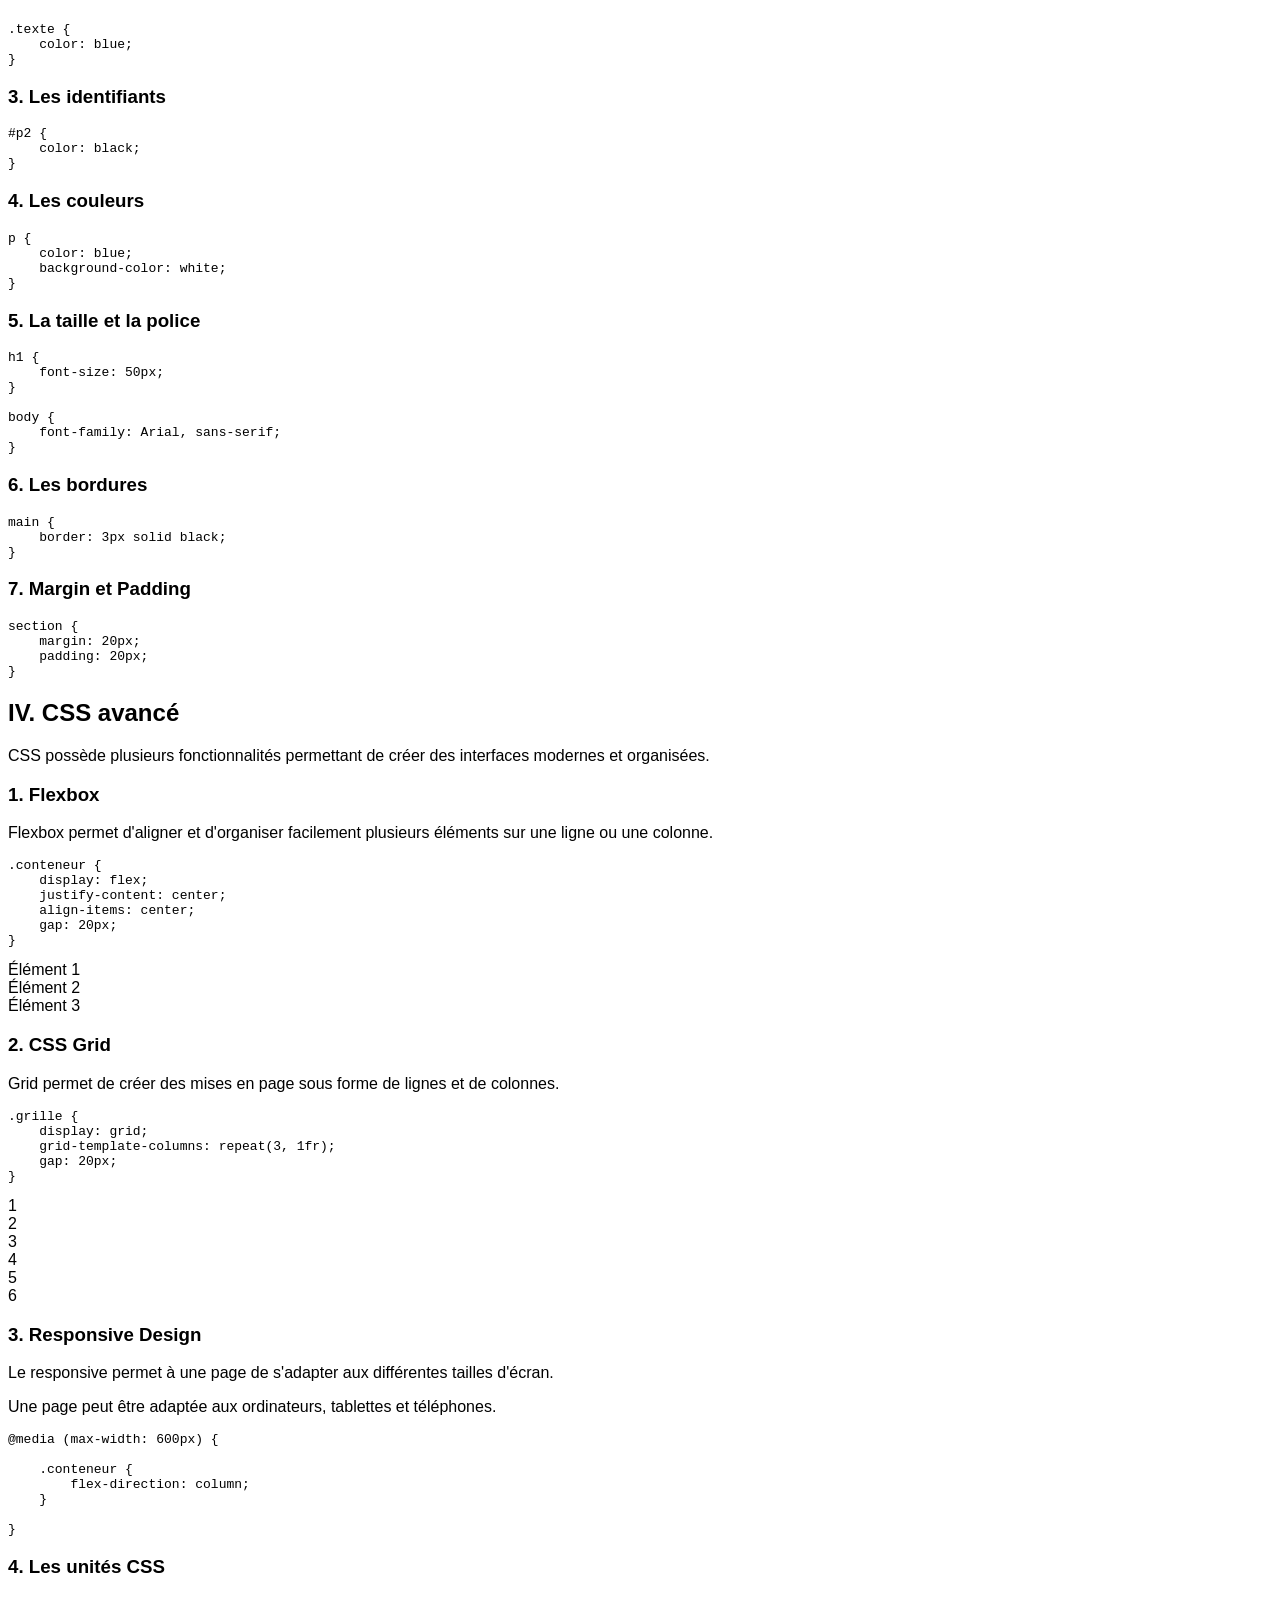
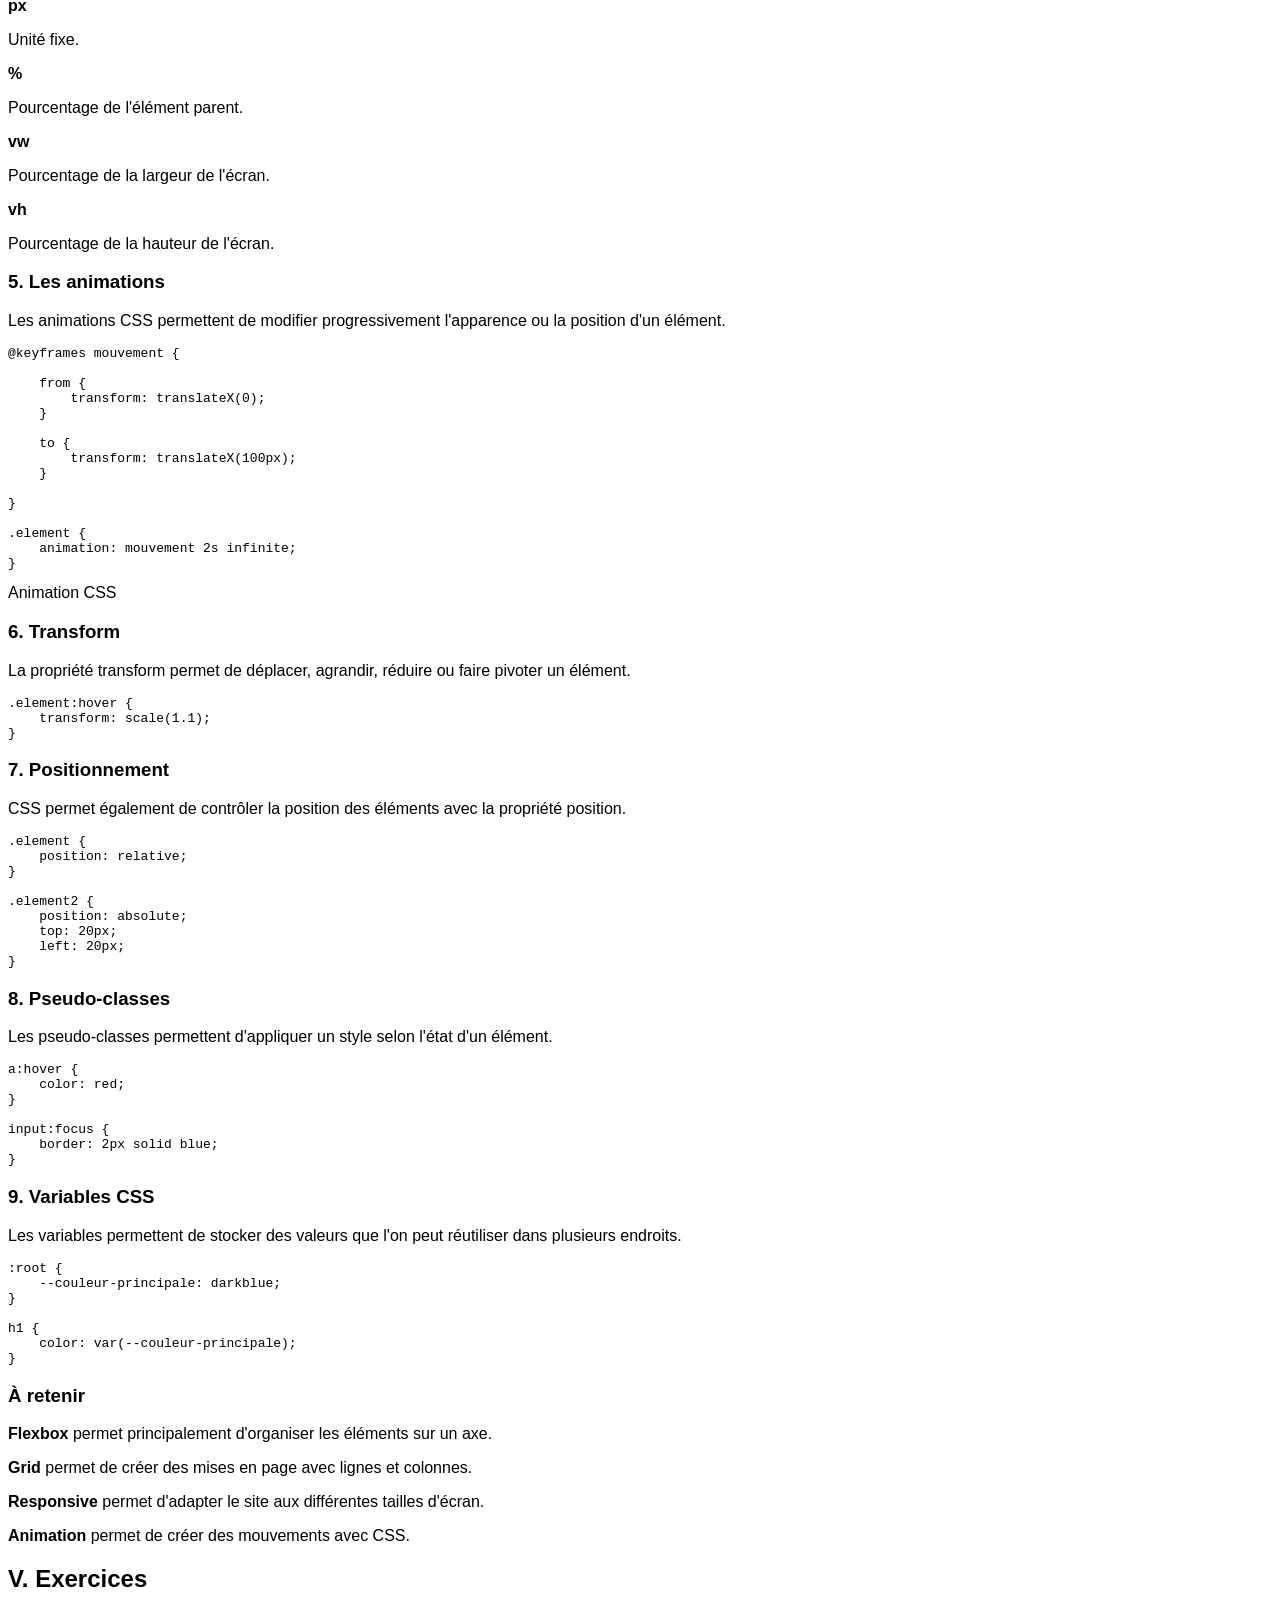
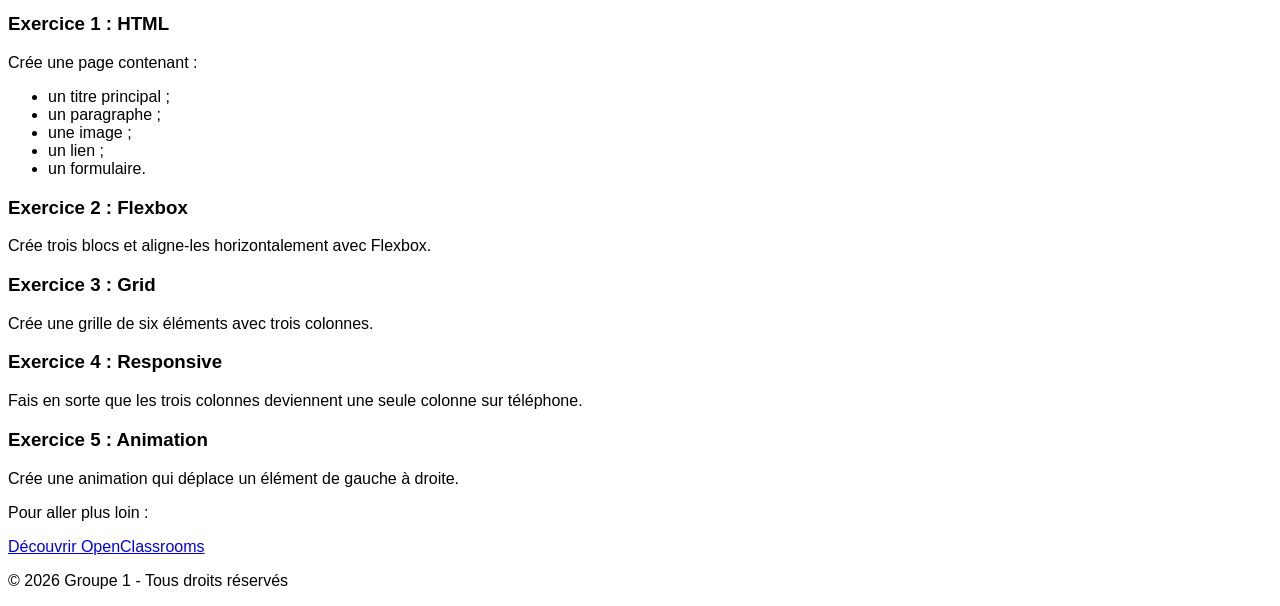
==== commit 5ace7c07: "Update index.html" ====
--- a/index.html
+++ b/index.html
@@ -125,4 +125,570 @@
                 <li><strong>ul</strong> : liste non ordonnée.</li>
                 <li><strong>ol</strong> : liste ordonnée.</li>
                 <li><strong>li</strong> : élément d'une liste.</li>
-                <li><strong>header</+                <li><strong>header</strong> : en-tête.</li>
+                <li><strong>nav</strong> : navigation.</li>
+                <li><strong>main</strong> : contenu principal.</li>
+                <li><strong>section</strong> : partie de la page.</li>
+                <li><strong>footer</strong> : pied de page.</li>
+            </ul>
+
+            <pre><code>&lt;h2&gt;Mon titre&lt;/h2&gt;
+
+&lt;p&gt;Mon paragraphe&lt;/p&gt;
+
+&lt;a href="https://example.com"&gt;
+    Mon lien
+&lt;/a&gt;</code></pre>
+
+
+            <h3>3. Les attributs</h3>
+
+            <p>
+                Les attributs donnent des informations supplémentaires
+                aux balises HTML.
+            </p>
+
+            <ul>
+                <li><strong>id</strong> : identifie un élément.</li>
+                <li><strong>class</strong> : donne une classe.</li>
+                <li><strong>href</strong> : destination d'un lien.</li>
+                <li><strong>src</strong> : source d'une image.</li>
+                <li><strong>alt</strong> : description d'une image.</li>
+                <li><strong>title</strong> : information au survol.</li>
+                <li><strong>width</strong> : largeur.</li>
+                <li><strong>height</strong> : hauteur.</li>
+            </ul>
+
+            <pre><code>&lt;p class="texte" id="premier"&gt;
+    Bonjour
+&lt;/p&gt;</code></pre>
+
+        </section>
+
+
+        <section id="html-avance">
+
+            <h2>II. HTML avancé</h2>
+
+            <p>
+                Après les bases, HTML permet également de créer des
+                structures plus complètes et des pages mieux organisées.
+            </p>
+
+
+            <h3>1. Les balises sémantiques</h3>
+
+            <p>
+                Les balises sémantiques permettent de donner un sens
+                aux différentes parties d'une page.
+            </p>
+
+            <pre><code>&lt;header&gt;
+    En-tête
+&lt;/header&gt;
+
+&lt;nav&gt;
+    Navigation
+&lt;/nav&gt;
+
+&lt;main&gt;
+
+    &lt;section&gt;
+        Contenu
+    &lt;/section&gt;
+
+    &lt;article&gt;
+        Article
+    &lt;/article&gt;
+
+&lt;/main&gt;
+
+&lt;footer&gt;
+    Pied de page
+&lt;/footer&gt;</code></pre>
+
+
+            <h3>2. Les formulaires</h3>
+
+            <p>
+                Les formulaires permettent de récupérer des informations
+                saisies par l'utilisateur.
+            </p>
+
+            <pre><code>&lt;form&gt;
+
+    &lt;label&gt;Nom :&lt;/label&gt;
+
+    &lt;input type="text" required&gt;
+
+    &lt;label&gt;Email :&lt;/label&gt;
+
+    &lt;input type="email" required&gt;
+
+    &lt;button type="submit"&gt;
+        Envoyer
+    &lt;/button&gt;
+
+&lt;/form&gt;</code></pre>
+
+
+            <h3>3. Les tableaux</h3>
+
+            <p>
+                Les tableaux permettent d'organiser des informations
+                sous forme de lignes et de colonnes.
+            </p>
+
+            <pre><code>&lt;table&gt;
+
+    &lt;tr&gt;
+        &lt;th&gt;Nom&lt;/th&gt;
+        &lt;th&gt;Âge&lt;/th&gt;
+    &lt;/tr&gt;
+
+    &lt;tr&gt;
+        &lt;td&gt;Yves&lt;/td&gt;
+        &lt;td&gt;17&lt;/td&gt;
+    &lt;/tr&gt;
+
+&lt;/table&gt;</code></pre>
+
+
+            <h3>4. Audio et vidéo</h3>
+
+            <p>
+                HTML permet également d'intégrer directement
+                des fichiers audio et vidéo.
+            </p>
+
+            <pre><code>&lt;audio controls&gt;
+    &lt;source src="audio.mp3" type="audio/mpeg"&gt;
+&lt;/audio&gt;
+
+&lt;video controls width="500"&gt;
+    &lt;source src="video.mp4" type="video/mp4"&gt;
+&lt;/video&gt;</code></pre>
+
+
+            <h3>5. Attributs utiles</h3>
+
+            <div class="proprietes">
+
+                <div>
+                    <strong>required</strong>
+                    <p>Rend un champ obligatoire.</p>
+                </div>
+
+                <div>
+                    <strong>placeholder</strong>
+                    <p>Affiche un texte indicatif.</p>
+                </div>
+
+                <div>
+                    <strong>autocomplete</strong>
+                    <p>Facilite la saisie.</p>
+                </div>
+
+                <div>
+                    <strong>minlength</strong>
+                    <p>Définit une longueur minimale.</p>
+                </div>
+
+            </div>
+
+        </section>
+
+
+        <section id="css">
+
+            <h2>III. Le CSS</h2>
+
+            <img src="Image/image 2.jpg"
+                alt="Exemple de code CSS"
+                title="Exemple de code CSS">
+
+            <p>
+                CSS signifie <strong>Cascading Style Sheets</strong>.
+                Il permet de modifier l'apparence d'une page HTML.
+            </p>
+
+
+            <h3>1. Les sélecteurs</h3>
+
+            <pre><code>p {
+    color: blue;
+}
+
+h1 {
+    text-align: center;
+}</code></pre>
+
+
+            <h3>2. Les classes</h3>
+
+            <pre><code>.texte {
+    color: blue;
+}</code></pre>
+
+
+            <h3>3. Les identifiants</h3>
+
+            <pre><code>#p2 {
+    color: black;
+}</code></pre>
+
+
+            <h3>4. Les couleurs</h3>
+
+            <pre><code>p {
+    color: blue;
+    background-color: white;
+}</code></pre>
+
+
+            <h3>5. La taille et la police</h3>
+
+            <pre><code>h1 {
+    font-size: 50px;
+}
+
+body {
+    font-family: Arial, sans-serif;
+}</code></pre>
+
+
+            <h3>6. Les bordures</h3>
+
+            <pre><code>main {
+    border: 3px solid black;
+}</code></pre>
+
+
+            <h3>7. Margin et Padding</h3>
+
+            <pre><code>section {
+    margin: 20px;
+    padding: 20px;
+}</code></pre>
+
+        </section>
+
+
+        <section id="css-avance">
+
+            <h2>IV. CSS avancé</h2>
+
+            <p>
+                CSS possède plusieurs fonctionnalités permettant
+                de créer des interfaces modernes et organisées.
+            </p>
+
+
+            <h3>1. Flexbox</h3>
+
+            <p>
+                Flexbox permet d'aligner et d'organiser facilement
+                plusieurs éléments sur une ligne ou une colonne.
+            </p>
+
+            <pre><code>.conteneur {
+    display: flex;
+    justify-content: center;
+    align-items: center;
+    gap: 20px;
+}</code></pre>
+
+            <div class="demo-flex">
+
+                <div>Élément 1</div>
+                <div>Élément 2</div>
+                <div>Élément 3</div>
+
+            </div>
+
+
+            <h3>2. CSS Grid</h3>
+
+            <p>
+                Grid permet de créer des mises en page sous forme
+                de lignes et de colonnes.
+            </p>
+
+            <pre><code>.grille {
+    display: grid;
+    grid-template-columns: repeat(3, 1fr);
+    gap: 20px;
+}</code></pre>
+
+            <div class="demo-grid">
+
+                <div>1</div>
+                <div>2</div>
+                <div>3</div>
+                <div>4</div>
+                <div>5</div>
+                <div>6</div>
+
+            </div>
+
+
+            <h3>3. Responsive Design</h3>
+
+            <p>
+                Le responsive permet à une page de s'adapter
+                aux différentes tailles d'écran.
+            </p>
+
+            <p>
+                Une page peut être adaptée aux ordinateurs,
+                tablettes et téléphones.
+            </p>
+
+            <pre><code>@media (max-width: 600px) {
+
+    .conteneur {
+        flex-direction: column;
+    }
+
+}</code></pre>
+
+
+            <h3>4. Les unités CSS</h3>
+
+            <div class="proprietes">
+
+                <div>
+                    <strong>px</strong>
+                    <p>Unité fixe.</p>
+                </div>
+
+                <div>
+                    <strong>%</strong>
+                    <p>Pourcentage de l'élément parent.</p>
+                </div>
+
+                <div>
+                    <strong>vw</strong>
+                    <p>Pourcentage de la largeur de l'écran.</p>
+                </div>
+
+                <div>
+                    <strong>vh</strong>
+                    <p>Pourcentage de la hauteur de l'écran.</p>
+                </div>
+
+            </div>
+
+
+            <h3>5. Les animations</h3>
+
+            <p>
+                Les animations CSS permettent de modifier
+                progressivement l'apparence ou la position d'un élément.
+            </p>
+
+            <pre><code>@keyframes mouvement {
+
+    from {
+        transform: translateX(0);
+    }
+
+    to {
+        transform: translateX(100px);
+    }
+
+}
+
+.element {
+    animation: mouvement 2s infinite;
+}</code></pre>
+
+            <div class="demo-animation">
+                Animation CSS
+            </div>
+
+
+            <h3>6. Transform</h3>
+
+            <p>
+                La propriété transform permet de déplacer,
+                agrandir, réduire ou faire pivoter un élément.
+            </p>
+
+            <pre><code>.element:hover {
+    transform: scale(1.1);
+}</code></pre>
+
+
+            <h3>7. Positionnement</h3>
+
+            <p>
+                CSS permet également de contrôler la position
+                des éléments avec la propriété position.
+            </p>
+
+            <pre><code>.element {
+    position: relative;
+}
+
+.element2 {
+    position: absolute;
+    top: 20px;
+    left: 20px;
+}</code></pre>
+
+
+            <h3>8. Pseudo-classes</h3>
+
+            <p>
+                Les pseudo-classes permettent d'appliquer un style
+                selon l'état d'un élément.
+            </p>
+
+            <pre><code>a:hover {
+    color: red;
+}
+
+input:focus {
+    border: 2px solid blue;
+}</code></pre>
+
+
+            <h3>9. Variables CSS</h3>
+
+            <p>
+                Les variables permettent de stocker des valeurs
+                que l'on peut réutiliser dans plusieurs endroits.
+            </p>
+
+            <pre><code>:root {
+    --couleur-principale: darkblue;
+}
+
+h1 {
+    color: var(--couleur-principale);
+}</code></pre>
+
+
+            <div class="important">
+
+                <h3>À retenir</h3>
+
+                <p>
+                    <strong>Flexbox</strong> permet principalement
+                    d'organiser les éléments sur un axe.
+                </p>
+
+                <p>
+                    <strong>Grid</strong> permet de créer des
+                    mises en page avec lignes et colonnes.
+                </p>
+
+                <p>
+                    <strong>Responsive</strong> permet d'adapter
+                    le site aux différentes tailles d'écran.
+                </p>
+
+                <p>
+                    <strong>Animation</strong> permet de créer
+                    des mouvements avec CSS.
+                </p>
+
+            </div>
+
+        </section>
+
+
+        <section id="exercices">
+
+            <h2>V. Exercices</h2>
+
+            <div class="exercice">
+
+                <h3>Exercice 1 : HTML</h3>
+
+                <p>
+                    Crée une page contenant :
+                </p>
+
+                <ul>
+                    <li>un titre principal ;</li>
+                    <li>un paragraphe ;</li>
+                    <li>une image ;</li>
+                    <li>un lien ;</li>
+                    <li>un formulaire.</li>
+                </ul>
+
+            </div>
+
+
+            <div class="exercice">
+
+                <h3>Exercice 2 : Flexbox</h3>
+
+                <p>
+                    Crée trois blocs et aligne-les horizontalement
+                    avec Flexbox.
+                </p>
+
+            </div>
+
+
+            <div class="exercice">
+
+                <h3>Exercice 3 : Grid</h3>
+
+                <p>
+                    Crée une grille de six éléments avec trois colonnes.
+                </p>
+
+            </div>
+
+
+            <div class="exercice">
+
+                <h3>Exercice 4 : Responsive</h3>
+
+                <p>
+                    Fais en sorte que les trois colonnes deviennent
+                    une seule colonne sur téléphone.
+                </p>
+
+            </div>
+
+
+            <div class="exercice">
+
+                <h3>Exercice 5 : Animation</h3>
+
+                <p>
+                    Crée une animation qui déplace un élément
+                    de gauche à droite.
+                </p>
+
+            </div>
+
+        </section>
+
+    </main>
+
+
+    <footer>
+
+        <p>Pour aller plus loin :</p>
+
+        <a class="footer-link"
+            href="https://openclassrooms.com/fr/"
+            target="_blank">
+            Découvrir OpenClassrooms
+        </a>
+
+        <p>
+            &copy; 2026 Groupe 1 - Tous droits réservés
+        </p>
+
+    </footer>
+
+</body>
+
+</html>
--- a/Style.css
+++ b/Style.css
@@ -1,238 +1,694 @@
-* {
-    box-sizing: border-box;
+<!DOCTYPE html>
+<html lang="fr">
+
+<head>
+    <meta charset="UTF-8">
+    <meta name="viewport" content="width=device-width, initial-scale=1.0">
+
+    <meta name="description"
+        content="Cours HTML et CSS pour apprendre les bases et les fonctionnalités avancées du développement web.">
+
+    <title>Cours HTML & CSS - Groupe 1</title>
+
+    <link rel="stylesheet" href="Style.css">
+</head>
+
+<body>
+
+    <header>
+
+        <div class="entete">
+
+            <div>
+                <h1>Cours HTML & CSS</h1>
+                <p>Apprendre le développement web étape par étape</p>
+            </div>
+
+            <nav>
+                <a href="#accueil">Accueil</a>
+                <a href="#html">HTML</a>
+                <a href="#html-avance">HTML avancé</a>
+                <a href="#css">CSS</a>
+                <a href="#css-avance">CSS avancé</a>
+                <a href="#exercices">Exercices</a>
+            </nav>
+
+        </div>
+
+    </header>
+
+    <main>
+
+        <section id="accueil" class="introduction">
+
+            <h2>Bienvenue sur notre projet IISAN</h2>
+
+            <p>
+                Nous découvrons le HTML et le CSS à IISAN Abidjan.
+                HTML permet de construire la structure d'une page web
+                tandis que CSS permet de modifier son apparence.
+            </p>
+
+            <div class="important">
+
+                <strong>À retenir :</strong>
+
+                <p>HTML = structure</p>
+                <p>CSS = apparence</p>
+
+            </div>
+
+        </section>
+
+
+        <section id="html">
+
+            <h2>I. Le HTML</h2>
+
+            <img src="Image/image.jpg"
+                alt="Exemple de code HTML"
+                title="Exemple de code HTML">
+
+            <p>
+                HTML signifie <strong>HyperText Markup Language</strong>.
+                Il permet de créer la structure et le contenu d'une page web.
+            </p>
+
+            <h3>Ce qu'il faut connaître</h3>
+
+            <ol>
+                <li>La structure d'un document HTML</li>
+                <li>Les balises</li>
+                <li>Les attributs</li>
+                <li>La structuration d'une page</li>
+            </ol>
+
+            <h3>1. La structure d'un document HTML</h3>
+
+            <p>
+                Un document HTML est composé de plusieurs balises.
+                Chaque balise possède un rôle précis.
+            </p>
+
+            <ul>
+                <li><strong>html</strong> : contient toute la page.</li>
+                <li><strong>head</strong> : contient les informations de la page.</li>
+                <li><strong>body</strong> : contient les éléments visibles.</li>
+            </ul>
+
+            <pre><code>&lt;!DOCTYPE html&gt;
+&lt;html&gt;
+
+&lt;head&gt;
+    &lt;title&gt;Ma page&lt;/title&gt;
+&lt;/head&gt;
+
+&lt;body&gt;
+    &lt;h1&gt;Bonjour&lt;/h1&gt;
+&lt;/body&gt;
+
+&lt;/html&gt;</code></pre>
+
+
+            <h3>2. Les balises</h3>
+
+            <p>
+                Les balises permettent de donner une structure
+                au contenu d'une page web.
+            </p>
+
+            <ul>
+                <li><strong>h1 à h6</strong> : les titres.</li>
+                <li><strong>p</strong> : les paragraphes.</li>
+                <li><strong>a</strong> : les liens.</li>
+                <li><strong>img</strong> : les images.</li>
+                <li><strong>ul</strong> : liste non ordonnée.</li>
+                <li><strong>ol</strong> : liste ordonnée.</li>
+                <li><strong>li</strong> : élément d'une liste.</li>
+                <li><strong>header</strong> : en-tête.</li>
+                <li><strong>nav</strong> : navigation.</li>
+                <li><strong>main</strong> : contenu principal.</li>
+                <li><strong>section</strong> : partie de la page.</li>
+                <li><strong>footer</strong> : pied de page.</li>
+            </ul>
+
+            <pre><code>&lt;h2&gt;Mon titre&lt;/h2&gt;
+
+&lt;p&gt;Mon paragraphe&lt;/p&gt;
+
+&lt;a href="https://example.com"&gt;
+    Mon lien
+&lt;/a&gt;</code></pre>
+
+
+            <h3>3. Les attributs</h3>
+
+            <p>
+                Les attributs donnent des informations supplémentaires
+                aux balises HTML.
+            </p>
+
+            <ul>
+                <li><strong>id</strong> : identifie un élément.</li>
+                <li><strong>class</strong> : donne une classe.</li>
+                <li><strong>href</strong> : destination d'un lien.</li>
+                <li><strong>src</strong> : source d'une image.</li>
+                <li><strong>alt</strong> : description d'une image.</li>
+                <li><strong>title</strong> : information au survol.</li>
+                <li><strong>width</strong> : largeur.</li>
+                <li><strong>height</strong> : hauteur.</li>
+            </ul>
+
+            <pre><code>&lt;p class="texte" id="premier"&gt;
+    Bonjour
+&lt;/p&gt;</code></pre>
+
+        </section>
+
+
+        <section id="html-avance">
+
+            <h2>II. HTML avancé</h2>
+
+            <p>
+                Après les bases, HTML permet également de créer des
+                structures plus complètes et des pages mieux organisées.
+            </p>
+
+
+            <h3>1. Les balises sémantiques</h3>
+
+            <p>
+                Les balises sémantiques permettent de donner un sens
+                aux différentes parties d'une page.
+            </p>
+
+            <pre><code>&lt;header&gt;
+    En-tête
+&lt;/header&gt;
+
+&lt;nav&gt;
+    Navigation
+&lt;/nav&gt;
+
+&lt;main&gt;
+
+    &lt;section&gt;
+        Contenu
+    &lt;/section&gt;
+
+    &lt;article&gt;
+        Article
+    &lt;/article&gt;
+
+&lt;/main&gt;
+
+&lt;footer&gt;
+    Pied de page
+&lt;/footer&gt;</code></pre>
+
+
+            <h3>2. Les formulaires</h3>
+
+            <p>
+                Les formulaires permettent de récupérer des informations
+                saisies par l'utilisateur.
+            </p>
+
+            <pre><code>&lt;form&gt;
+
+    &lt;label&gt;Nom :&lt;/label&gt;
+
+    &lt;input type="text" required&gt;
+
+    &lt;label&gt;Email :&lt;/label&gt;
+
+    &lt;input type="email" required&gt;
+
+    &lt;button type="submit"&gt;
+        Envoyer
+    &lt;/button&gt;
+
+&lt;/form&gt;</code></pre>
+
+
+            <h3>3. Les tableaux</h3>
+
+            <p>
+                Les tableaux permettent d'organiser des informations
+                sous forme de lignes et de colonnes.
+            </p>
+
+            <pre><code>&lt;table&gt;
+
+    &lt;tr&gt;
+        &lt;th&gt;Nom&lt;/th&gt;
+        &lt;th&gt;Âge&lt;/th&gt;
+    &lt;/tr&gt;
+
+    &lt;tr&gt;
+        &lt;td&gt;Yves&lt;/td&gt;
+        &lt;td&gt;17&lt;/td&gt;
+    &lt;/tr&gt;
+
+&lt;/table&gt;</code></pre>
+
+
+            <h3>4. Audio et vidéo</h3>
+
+            <p>
+                HTML permet également d'intégrer directement
+                des fichiers audio et vidéo.
+            </p>
+
+            <pre><code>&lt;audio controls&gt;
+    &lt;source src="audio.mp3" type="audio/mpeg"&gt;
+&lt;/audio&gt;
+
+&lt;video controls width="500"&gt;
+    &lt;source src="video.mp4" type="video/mp4"&gt;
+&lt;/video&gt;</code></pre>
+
+
+            <h3>5. Attributs utiles</h3>
+
+            <div class="proprietes">
+
+                <div>
+                    <strong>required</strong>
+                    <p>Rend un champ obligatoire.</p>
+                </div>
+
+                <div>
+                    <strong>placeholder</strong>
+                    <p>Affiche un texte indicatif.</p>
+                </div>
+
+                <div>
+                    <strong>autocomplete</strong>
+                    <p>Facilite la saisie.</p>
+                </div>
+
+                <div>
+                    <strong>minlength</strong>
+                    <p>Définit une longueur minimale.</p>
+                </div>
+
+            </div>
+
+        </section>
+
+
+        <section id="css">
+
+            <h2>III. Le CSS</h2>
+
+            <img src="Image/image 2.jpg"
+                alt="Exemple de code CSS"
+                title="Exemple de code CSS">
+
+            <p>
+                CSS signifie <strong>Cascading Style Sheets</strong>.
+                Il permet de modifier l'apparence d'une page HTML.
+            </p>
+
+
+            <h3>1. Les sélecteurs</h3>
+
+            <pre><code>p {
+    color: blue;
 }
 
+h1 {
+    text-align: center;
+}</code></pre>
+
+
+            <h3>2. Les classes</h3>
+
+            <pre><code>.texte {
+    color: blue;
+}</code></pre>
+
+
+            <h3>3. Les identifiants</h3>
+
+            <pre><code>#p2 {
+    color: black;
+}</code></pre>
+
+
+            <h3>4. Les couleurs</h3>
+
+            <pre><code>p {
+    color: blue;
+    background-color: white;
+}</code></pre>
+
+
+            <h3>5. La taille et la police</h3>
+
+            <pre><code>h1 {
+    font-size: 50px;
+}
+
 body {
-    margin: 0;
-    background-color: #f5f5f5;
-    color: #222;
-    font-family: Arial, Helvetica, sans-serif;
-    line-height: 1.6;
+    font-family: Arial, sans-serif;
+}</code></pre>
+
+
+            <h3>6. Les bordures</h3>
+
+            <pre><code>main {
+    border: 3px solid black;
+}</code></pre>
+
+
+            <h3>7. Margin et Padding</h3>
+
+            <pre><code>section {
+    margin: 20px;
+    padding: 20px;
+}</code></pre>
+
+        </section>
+
+
+        <section id="css-avance">
+
+            <h2>IV. CSS avancé</h2>
+
+            <p>
+                CSS possède plusieurs fonctionnalités permettant
+                de créer des interfaces modernes et organisées.
+            </p>
+
+
+            <h3>1. Flexbox</h3>
+
+            <p>
+                Flexbox permet d'aligner et d'organiser facilement
+                plusieurs éléments sur une ligne ou une colonne.
+            </p>
+
+            <pre><code>.conteneur {
+    display: flex;
+    justify-content: center;
+    align-items: center;
+    gap: 20px;
+}</code></pre>
+
+            <div class="demo-flex">
+
+                <div>Élément 1</div>
+                <div>Élément 2</div>
+                <div>Élément 3</div>
+
+            </div>
+
+
+            <h3>2. CSS Grid</h3>
+
+            <p>
+                Grid permet de créer des mises en page sous forme
+                de lignes et de colonnes.
+            </p>
+
+            <pre><code>.grille {
+    display: grid;
+    grid-template-columns: repeat(3, 1fr);
+    gap: 20px;
+}</code></pre>
+
+            <div class="demo-grid">
+
+                <div>1</div>
+                <div>2</div>
+                <div>3</div>
+                <div>4</div>
+                <div>5</div>
+                <div>6</div>
+
+            </div>
+
+
+            <h3>3. Responsive Design</h3>
+
+            <p>
+                Le responsive permet à une page de s'adapter
+                aux différentes tailles d'écran.
+            </p>
+
+            <p>
+                Une page peut être adaptée aux ordinateurs,
+                tablettes et téléphones.
+            </p>
+
+            <pre><code>@media (max-width: 600px) {
+
+    .conteneur {
+        flex-direction: column;
+    }
+
+}</code></pre>
+
+
+            <h3>4. Les unités CSS</h3>
+
+            <div class="proprietes">
+
+                <div>
+                    <strong>px</strong>
+                    <p>Unité fixe.</p>
+                </div>
+
+                <div>
+                    <strong>%</strong>
+                    <p>Pourcentage de l'élément parent.</p>
+                </div>
+
+                <div>
+                    <strong>vw</strong>
+                    <p>Pourcentage de la largeur de l'écran.</p>
+                </div>
+
+                <div>
+                    <strong>vh</strong>
+                    <p>Pourcentage de la hauteur de l'écran.</p>
+                </div>
+
+            </div>
+
+
+            <h3>5. Les animations</h3>
+
+            <p>
+                Les animations CSS permettent de modifier
+                progressivement l'apparence ou la position d'un élément.
+            </p>
+
+            <pre><code>@keyframes mouvement {
+
+    from {
+        transform: translateX(0);
+    }
+
+    to {
+        transform: translateX(100px);
+    }
+
 }
 
-header {
-    background-color: darkblue;
-    color: white;
-    padding: 25px 50px;
-    border-bottom: 5px solid blue;
+.element {
+    animation: mouvement 2s infinite;
+}</code></pre>
+
+            <div class="demo-animation">
+                Animation CSS
+            </div>
+
+
+            <h3>6. Transform</h3>
+
+            <p>
+                La propriété transform permet de déplacer,
+                agrandir, réduire ou faire pivoter un élément.
+            </p>
+
+            <pre><code>.element:hover {
+    transform: scale(1.1);
+}</code></pre>
+
+
+            <h3>7. Positionnement</h3>
+
+            <p>
+                CSS permet également de contrôler la position
+                des éléments avec la propriété position.
+            </p>
+
+            <pre><code>.element {
+    position: relative;
 }
 
-.entete {
-    display: flex;
-    align-items: center;
-    justify-content: space-between;
-    gap: 30px;
+.element2 {
+    position: absolute;
+    top: 20px;
+    left: 20px;
+}</code></pre>
+
+
+            <h3>8. Pseudo-classes</h3>
+
+            <p>
+                Les pseudo-classes permettent d'appliquer un style
+                selon l'état d'un élément.
+            </p>
+
+            <pre><code>a:hover {
+    color: red;
 }
 
-header h1 {
-    margin: 0;
-    color: white;
-    background-color: transparent;
-    border: none;
-    font-size: 38px;
-    text-shadow: 3px 3px 4px black;
+input:focus {
+    border: 2px solid blue;
+}</code></pre>
+
+
+            <h3>9. Variables CSS</h3>
+
+            <p>
+                Les variables permettent de stocker des valeurs
+                que l'on peut réutiliser dans plusieurs endroits.
+            </p>
+
+            <pre><code>:root {
+    --couleur-principale: darkblue;
 }
 
-header p {
-    margin: 5px 0;
-}
-
-nav {
-    display: flex;
-    gap: 10px;
-}
-
-nav a {
-    color: white;
-    padding: 8px 12px;
-    text-decoration: none;
-    font-weight: bold;
-    border-radius: 5px;
-}
-
-nav a:hover {
-    color: darkblue;
-    background-color: white;
-}
-
-main {
-    width: 90%;
-    max-width: 1100px;
-    margin: 30px auto;
-    background-color: white;
-    border: 2px solid darkblue;
-    box-shadow: 0 3px 10px grey;
-}
-
-section {
-    padding: 30px;
-    border-bottom: 2px solid #ddd;
-}
-
-section:last-child {
-    border-bottom: none;
-}
-
-h2 {
-    color: darkblue;
-    font-size: 30px;
-    text-align: center;
-    border-bottom: 3px solid blue;
-    padding-bottom: 10px;
-}
-
-h3 {
-    color: blue;
-    font-size: 23px;
-    margin-top: 30px;
-}
-
-p {
-    font-size: 16px;
-}
-
-img {
-    width: 300px;
-    height: 200px;
-    object-fit: cover;
-    border-radius: 10px;
-    border: 2px solid darkblue;
-    display: block;
-    margin: 20px auto;
-}
-
-ul,
-ol {
-    line-height: 1.8;
-}
-
-pre {
-    background-color: #222;
-    color: white;
-    border-left: 5px solid blue;
-    padding: 20px;
-    overflow-x: auto;
-    border-radius: 5px;
-}
-
-code {
-    font-family: 'Courier New', Courier, monospace;
-}
-
-.important {
-    background-color: #e6f0ff;
-    border: 2px solid blue;
-    border-left: 6px solid darkblue;
-    padding: 15px 20px;
-    margin: 20px 0;
-    border-radius: 5px;
-}
-
-.proprietes {
-    display: grid;
-    grid-template-columns: repeat(4, 1fr);
-    gap: 15px;
-}
-
-.proprietes div {
-    background-color: #eef4ff;
-    border: 2px solid blue;
-    padding: 15px;
-    border-radius: 8px;
-    text-align: center;
-}
-
-.proprietes strong {
-    color: darkblue;
-}
-
-.proprietes p {
-    margin-bottom: 0;
-}
-
-.exercice {
-    background-color: #f5f8ff;
-    border: 2px solid blue;
-    border-radius: 8px;
-    padding: 20px;
-    margin: 20px 0;
-}
-
-.exercice h3 {
-    margin-top: 0;
-}
-
-footer {
-    background-color: rgb(39, 32, 32);
-    color: white;
-    text-align: center;
-    padding: 25px;
-    margin-top: 30px;
-}
-
-footer p {
-    margin: 8px;
-}
-
-.footer-link {
-    color: white;
-    font-weight: bold;
-}
-
-.footer-link:hover {
-    color: lightblue;
-}
-
-@media (max-width: 900px) {
-
-    .entete {
-        flex-direction: column;
-        text-align: center;
-    }
-
-    nav {
-        justify-content: center;
-        flex-wrap: wrap;
-    }
-
-    .proprietes {
-        grid-template-columns: repeat(2, 1fr);
-    }
-}
-
-@media (max-width: 600px) {
-
-    header {
-        padding: 20px;
-    }
-
-    header h1 {
-        font-size: 28px;
-    }
-
-    main {
-        width: 95%;
-        margin: 15px auto;
-    }
-
-    section {
-        padding: 20px;
-    }
-
-    h2 {
-        font-size: 25px;
-    }
-
-    h3 {
-        font-size: 20px;
-    }
-
-    img {
-        width: 100%;
-        height: auto;
-    }
-
-    .proprietes {
-        grid-template-columns: 1fr;
-    }
-}+h1 {
+    color: var(--couleur-principale);
+}</code></pre>
+
+
+            <div class="important">
+
+                <h3>À retenir</h3>
+
+                <p>
+                    <strong>Flexbox</strong> permet principalement
+                    d'organiser les éléments sur un axe.
+                </p>
+
+                <p>
+                    <strong>Grid</strong> permet de créer des
+                    mises en page avec lignes et colonnes.
+                </p>
+
+                <p>
+                    <strong>Responsive</strong> permet d'adapter
+                    le site aux différentes tailles d'écran.
+                </p>
+
+                <p>
+                    <strong>Animation</strong> permet de créer
+                    des mouvements avec CSS.
+                </p>
+
+            </div>
+
+        </section>
+
+
+        <section id="exercices">
+
+            <h2>V. Exercices</h2>
+
+            <div class="exercice">
+
+                <h3>Exercice 1 : HTML</h3>
+
+                <p>
+                    Crée une page contenant :
+                </p>
+
+                <ul>
+                    <li>un titre principal ;</li>
+                    <li>un paragraphe ;</li>
+                    <li>une image ;</li>
+                    <li>un lien ;</li>
+                    <li>un formulaire.</li>
+                </ul>
+
+            </div>
+
+
+            <div class="exercice">
+
+                <h3>Exercice 2 : Flexbox</h3>
+
+                <p>
+                    Crée trois blocs et aligne-les horizontalement
+                    avec Flexbox.
+                </p>
+
+            </div>
+
+
+            <div class="exercice">
+
+                <h3>Exercice 3 : Grid</h3>
+
+                <p>
+                    Crée une grille de six éléments avec trois colonnes.
+                </p>
+
+            </div>
+
+
+            <div class="exercice">
+
+                <h3>Exercice 4 : Responsive</h3>
+
+                <p>
+                    Fais en sorte que les trois colonnes deviennent
+                    une seule colonne sur téléphone.
+                </p>
+
+            </div>
+
+
+            <div class="exercice">
+
+                <h3>Exercice 5 : Animation</h3>
+
+                <p>
+                    Crée une animation qui déplace un élément
+                    de gauche à droite.
+                </p>
+
+            </div>
+
+        </section>
+
+    </main>
+
+
+    <footer>
+
+        <p>Pour aller plus loin :</p>
+
+        <a class="footer-link"
+            href="https://openclassrooms.com/fr/"
+            target="_blank">
+            Découvrir OpenClassrooms
+        </a>
+
+        <p>
+            &copy; 2026 Groupe 1 - Tous droits réservés
+        </p>
+
+    </footer>
+
+</body>
+
+</html>
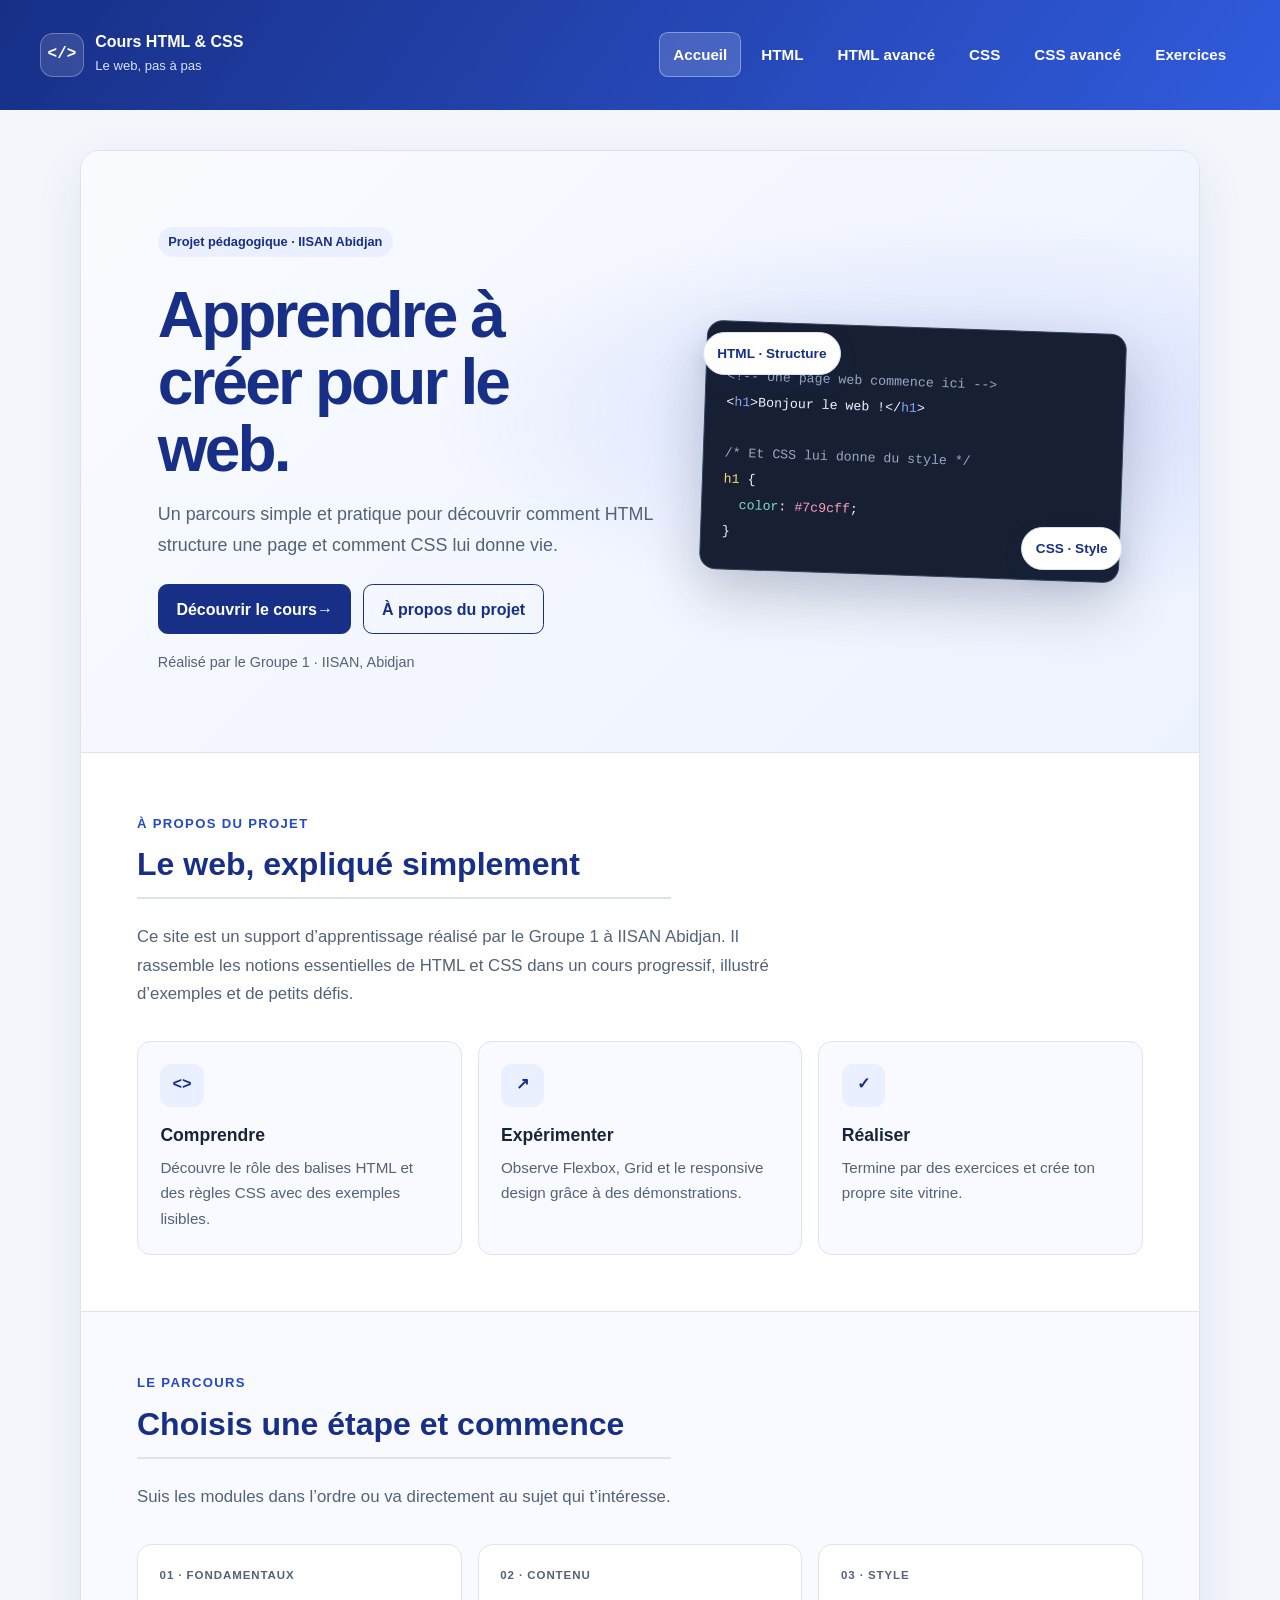
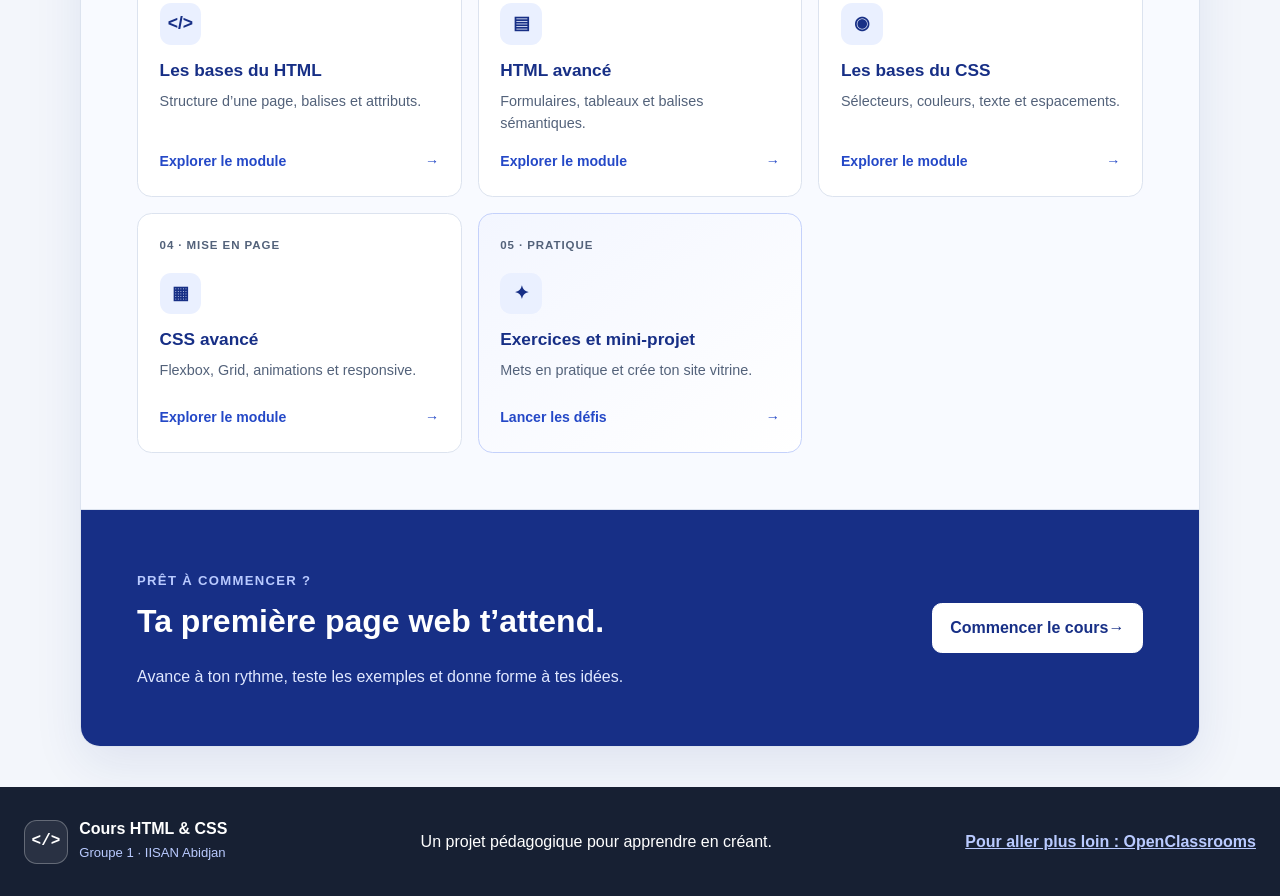
==== commit dc89966a: "Publier le cours HTML et CSS en multipage Co-authored-by: Copilot <223556219+Copilot@users.noreply.g" ====
--- a/index.html
+++ b/index.html
@@ -4,691 +4,146 @@
 <head>
     <meta charset="UTF-8">
     <meta name="viewport" content="width=device-width, initial-scale=1.0">
-
-    <meta name="description"
-        content="Cours HTML et CSS pour apprendre les bases et les fonctionnalités avancées du développement web.">
-
-    <title>Cours HTML & CSS - Groupe 1</title>
-
+    <meta name="description" content="Découvre le projet pédagogique du Groupe 1 à IISAN Abidjan et apprends les bases du HTML et du CSS.">
+    <title>Accueil - Projet HTML & CSS · Groupe 1</title>
     <link rel="stylesheet" href="Style.css">
 </head>
 
 <body>
+    <a class="skip-link" href="#contenu">Aller au contenu principal</a>
 
     <header>
-
         <div class="entete">
-
-            <div>
-                <h1>Cours HTML & CSS</h1>
-                <p>Apprendre le développement web étape par étape</p>
-            </div>
-
-            <nav>
-                <a href="#accueil">Accueil</a>
-                <a href="#html">HTML</a>
-                <a href="#html-avance">HTML avancé</a>
-                <a href="#css">CSS</a>
-                <a href="#css-avance">CSS avancé</a>
-                <a href="#exercices">Exercices</a>
+            <a class="identite" href="index.html">
+                <span class="identite-marque" aria-hidden="true">&lt;/&gt;</span>
+                <span>
+                    <strong>Cours HTML &amp; CSS</strong>
+                    <span class="identite-sous-titre">Le web, pas à pas</span>
+                </span>
+            </a>
+            <nav aria-label="Navigation principale">
+                <a href="index.html" aria-current="page">Accueil</a>
+                <a href="html.html">HTML</a>
+                <a href="html-avance.html">HTML avancé</a>
+                <a href="css.html">CSS</a>
+                <a href="css-avance.html">CSS avancé</a>
+                <a href="exercices.html">Exercices</a>
             </nav>
-
         </div>
-
     </header>
 
-    <main>
+    <main id="contenu">
+        <section class="accueil-hero">
+            <div class="hero-texte">
+                <span class="badge">Projet pédagogique · IISAN Abidjan</span>
+                <h1>Apprendre à créer pour le web.</h1>
+                <p class="hero-description">Un parcours simple et pratique pour découvrir comment HTML structure une page et comment CSS lui donne vie.</p>
+                <div class="actions">
+                    <a class="bouton" href="html.html">Découvrir le cours <span aria-hidden="true">→</span></a>
+                    <a class="bouton bouton-secondaire" href="#projet">À propos du projet</a>
+                </div>
+                <p class="hero-signature">Réalisé par le Groupe 1 · IISAN, Abidjan</p>
+            </div>
+            <div class="hero-visuel" role="img" aria-label="Illustration de code HTML et CSS">
+                <div class="fenetre-code">
+                    <div class="fenetre-points" aria-hidden="true"><span></span><span></span><span></span></div>
+                    <pre><code><span class="code-comment">&lt;!-- Une page web commence ici --&gt;</span>
+&lt;<span class="code-balise">h1</span>&gt;Bonjour le web !&lt;/<span class="code-balise">h1</span>&gt;
 
-        <section id="accueil" class="introduction">
-
-            <h2>Bienvenue sur notre projet IISAN</h2>
-
-            <p>
-                Nous découvrons le HTML et le CSS à IISAN Abidjan.
-                HTML permet de construire la structure d'une page web
-                tandis que CSS permet de modifier son apparence.
-            </p>
-
-            <div class="important">
-
-                <strong>À retenir :</strong>
-
-                <p>HTML = structure</p>
-                <p>CSS = apparence</p>
-
+<span class="code-comment">/* Et CSS lui donne du style */</span>
+<span class="code-selecteur">h1</span> {
+  <span class="code-propriete">color</span>: <span class="code-valeur">#7c9cff</span>;
+}</code></pre>
+                </div>
+                <span class="hero-etiquette hero-etiquette-html">HTML · Structure</span>
+                <span class="hero-etiquette hero-etiquette-css">CSS · Style</span>
             </div>
-
         </section>
 
-
-        <section id="html">
-
-            <h2>I. Le HTML</h2>
-
-            <img src="Image/image.jpg"
-                alt="Exemple de code HTML"
-                title="Exemple de code HTML">
-
-            <p>
-                HTML signifie <strong>HyperText Markup Language</strong>.
-                Il permet de créer la structure et le contenu d'une page web.
-            </p>
-
-            <h3>Ce qu'il faut connaître</h3>
-
-            <ol>
-                <li>La structure d'un document HTML</li>
-                <li>Les balises</li>
-                <li>Les attributs</li>
-                <li>La structuration d'une page</li>
-            </ol>
-
-            <h3>1. La structure d'un document HTML</h3>
-
-            <p>
-                Un document HTML est composé de plusieurs balises.
-                Chaque balise possède un rôle précis.
-            </p>
-
-            <ul>
-                <li><strong>html</strong> : contient toute la page.</li>
-                <li><strong>head</strong> : contient les informations de la page.</li>
-                <li><strong>body</strong> : contient les éléments visibles.</li>
-            </ul>
-
-            <pre><code>&lt;!DOCTYPE html&gt;
-&lt;html&gt;
-
-&lt;head&gt;
-    &lt;title&gt;Ma page&lt;/title&gt;
-&lt;/head&gt;
-
-&lt;body&gt;
-    &lt;h1&gt;Bonjour&lt;/h1&gt;
-&lt;/body&gt;
-
-&lt;/html&gt;</code></pre>
-
-
-            <h3>2. Les balises</h3>
-
-            <p>
-                Les balises permettent de donner une structure
-                au contenu d'une page web.
-            </p>
-
-            <ul>
-                <li><strong>h1 à h6</strong> : les titres.</li>
-                <li><strong>p</strong> : les paragraphes.</li>
-                <li><strong>a</strong> : les liens.</li>
-                <li><strong>img</strong> : les images.</li>
-                <li><strong>ul</strong> : liste non ordonnée.</li>
-                <li><strong>ol</strong> : liste ordonnée.</li>
-                <li><strong>li</strong> : élément d'une liste.</li>
-                <li><strong>header</strong> : en-tête.</li>
-                <li><strong>nav</strong> : navigation.</li>
-                <li><strong>main</strong> : contenu principal.</li>
-                <li><strong>section</strong> : partie de la page.</li>
-                <li><strong>footer</strong> : pied de page.</li>
-            </ul>
-
-            <pre><code>&lt;h2&gt;Mon titre&lt;/h2&gt;
-
-&lt;p&gt;Mon paragraphe&lt;/p&gt;
-
-&lt;a href="https://example.com"&gt;
-    Mon lien
-&lt;/a&gt;</code></pre>
-
-
-            <h3>3. Les attributs</h3>
-
-            <p>
-                Les attributs donnent des informations supplémentaires
-                aux balises HTML.
-            </p>
-
-            <ul>
-                <li><strong>id</strong> : identifie un élément.</li>
-                <li><strong>class</strong> : donne une classe.</li>
-                <li><strong>href</strong> : destination d'un lien.</li>
-                <li><strong>src</strong> : source d'une image.</li>
-                <li><strong>alt</strong> : description d'une image.</li>
-                <li><strong>title</strong> : information au survol.</li>
-                <li><strong>width</strong> : largeur.</li>
-                <li><strong>height</strong> : hauteur.</li>
-            </ul>
-
-            <pre><code>&lt;p class="texte" id="premier"&gt;
-    Bonjour
-&lt;/p&gt;</code></pre>
-
+        <section id="projet">
+            <span class="sur-titre">À propos du projet</span>
+            <h2>Le web, expliqué simplement</h2>
+            <p class="texte-intro">Ce site est un support d’apprentissage réalisé par le Groupe 1 à IISAN Abidjan. Il rassemble les notions essentielles de HTML et CSS dans un cours progressif, illustré d’exemples et de petits défis.</p>
+            <div class="projet-points">
+                <article class="point-projet">
+                    <span class="point-icone" aria-hidden="true">&lt;&gt;</span>
+                    <h3>Comprendre</h3>
+                    <p>Découvre le rôle des balises HTML et des règles CSS avec des exemples lisibles.</p>
+                </article>
+                <article class="point-projet">
+                    <span class="point-icone" aria-hidden="true">↗</span>
+                    <h3>Expérimenter</h3>
+                    <p>Observe Flexbox, Grid et le responsive design grâce à des démonstrations.</p>
+                </article>
+                <article class="point-projet">
+                    <span class="point-icone" aria-hidden="true">✓</span>
+                    <h3>Réaliser</h3>
+                    <p>Termine par des exercices et crée ton propre site vitrine.</p>
+                </article>
+            </div>
         </section>
 
-
-        <section id="html-avance">
-
-            <h2>II. HTML avancé</h2>
-
-            <p>
-                Après les bases, HTML permet également de créer des
-                structures plus complètes et des pages mieux organisées.
-            </p>
-
-
-            <h3>1. Les balises sémantiques</h3>
-
-            <p>
-                Les balises sémantiques permettent de donner un sens
-                aux différentes parties d'une page.
-            </p>
-
-            <pre><code>&lt;header&gt;
-    En-tête
-&lt;/header&gt;
-
-&lt;nav&gt;
-    Navigation
-&lt;/nav&gt;
-
-&lt;main&gt;
-
-    &lt;section&gt;
-        Contenu
-    &lt;/section&gt;
-
-    &lt;article&gt;
-        Article
-    &lt;/article&gt;
-
-&lt;/main&gt;
-
-&lt;footer&gt;
-    Pied de page
-&lt;/footer&gt;</code></pre>
-
-
-            <h3>2. Les formulaires</h3>
-
-            <p>
-                Les formulaires permettent de récupérer des informations
-                saisies par l'utilisateur.
-            </p>
-
-            <pre><code>&lt;form&gt;
-
-    &lt;label&gt;Nom :&lt;/label&gt;
-
-    &lt;input type="text" required&gt;
-
-    &lt;label&gt;Email :&lt;/label&gt;
-
-    &lt;input type="email" required&gt;
-
-    &lt;button type="submit"&gt;
-        Envoyer
-    &lt;/button&gt;
-
-&lt;/form&gt;</code></pre>
-
-
-            <h3>3. Les tableaux</h3>
-
-            <p>
-                Les tableaux permettent d'organiser des informations
-                sous forme de lignes et de colonnes.
-            </p>
-
-            <pre><code>&lt;table&gt;
-
-    &lt;tr&gt;
-        &lt;th&gt;Nom&lt;/th&gt;
-        &lt;th&gt;Âge&lt;/th&gt;
-    &lt;/tr&gt;
-
-    &lt;tr&gt;
-        &lt;td&gt;Yves&lt;/td&gt;
-        &lt;td&gt;17&lt;/td&gt;
-    &lt;/tr&gt;
-
-&lt;/table&gt;</code></pre>
-
-
-            <h3>4. Audio et vidéo</h3>
-
-            <p>
-                HTML permet également d'intégrer directement
-                des fichiers audio et vidéo.
-            </p>
-
-            <pre><code>&lt;audio controls&gt;
-    &lt;source src="audio.mp3" type="audio/mpeg"&gt;
-&lt;/audio&gt;
-
-&lt;video controls width="500"&gt;
-    &lt;source src="video.mp4" type="video/mp4"&gt;
-&lt;/video&gt;</code></pre>
-
-
-            <h3>5. Attributs utiles</h3>
-
-            <div class="proprietes">
-
-                <div>
-                    <strong>required</strong>
-                    <p>Rend un champ obligatoire.</p>
-                </div>
-
-                <div>
-                    <strong>placeholder</strong>
-                    <p>Affiche un texte indicatif.</p>
-                </div>
-
-                <div>
-                    <strong>autocomplete</strong>
-                    <p>Facilite la saisie.</p>
-                </div>
-
-                <div>
-                    <strong>minlength</strong>
-                    <p>Définit une longueur minimale.</p>
-                </div>
-
+        <section id="parcours" class="section-parcours">
+            <span class="sur-titre">Le parcours</span>
+            <h2>Choisis une étape et commence</h2>
+            <p class="texte-intro">Suis les modules dans l’ordre ou va directement au sujet qui t’intéresse.</p>
+            <div class="cartes-cours">
+                <a class="carte-cours" href="html.html">
+                    <span class="carte-numero">01 · FONDAMENTAUX</span>
+                    <span class="carte-icone" aria-hidden="true">&lt;/&gt;</span>
+                    <strong>Les bases du HTML</strong>
+                    <span>Structure d’une page, balises et attributs.</span>
+                    <span class="carte-lien">Explorer le module <span aria-hidden="true">→</span></span>
+                </a>
+                <a class="carte-cours" href="html-avance.html">
+                    <span class="carte-numero">02 · CONTENU</span>
+                    <span class="carte-icone" aria-hidden="true">▤</span>
+                    <strong>HTML avancé</strong>
+                    <span>Formulaires, tableaux et balises sémantiques.</span>
+                    <span class="carte-lien">Explorer le module <span aria-hidden="true">→</span></span>
+                </a>
+                <a class="carte-cours" href="css.html">
+                    <span class="carte-numero">03 · STYLE</span>
+                    <span class="carte-icone" aria-hidden="true">◉</span>
+                    <strong>Les bases du CSS</strong>
+                    <span>Sélecteurs, couleurs, texte et espacements.</span>
+                    <span class="carte-lien">Explorer le module <span aria-hidden="true">→</span></span>
+                </a>
+                <a class="carte-cours" href="css-avance.html">
+                    <span class="carte-numero">04 · MISE EN PAGE</span>
+                    <span class="carte-icone" aria-hidden="true">▦</span>
+                    <strong>CSS avancé</strong>
+                    <span>Flexbox, Grid, animations et responsive.</span>
+                    <span class="carte-lien">Explorer le module <span aria-hidden="true">→</span></span>
+                </a>
+                <a class="carte-cours carte-cours-final" href="exercices.html">
+                    <span class="carte-numero">05 · PRATIQUE</span>
+                    <span class="carte-icone" aria-hidden="true">✦</span>
+                    <strong>Exercices et mini-projet</strong>
+                    <span>Mets en pratique et crée ton site vitrine.</span>
+                    <span class="carte-lien">Lancer les défis <span aria-hidden="true">→</span></span>
+                </a>
             </div>
-
         </section>
 
-
-        <section id="css">
-
-            <h2>III. Le CSS</h2>
-
-            <img src="Image/image 2.jpg"
-                alt="Exemple de code CSS"
-                title="Exemple de code CSS">
-
-            <p>
-                CSS signifie <strong>Cascading Style Sheets</strong>.
-                Il permet de modifier l'apparence d'une page HTML.
-            </p>
-
-
-            <h3>1. Les sélecteurs</h3>
-
-            <pre><code>p {
-    color: blue;
-}
-
-h1 {
-    text-align: center;
-}</code></pre>
-
-
-            <h3>2. Les classes</h3>
-
-            <pre><code>.texte {
-    color: blue;
-}</code></pre>
-
-
-            <h3>3. Les identifiants</h3>
-
-            <pre><code>#p2 {
-    color: black;
-}</code></pre>
-
-
-            <h3>4. Les couleurs</h3>
-
-            <pre><code>p {
-    color: blue;
-    background-color: white;
-}</code></pre>
-
-
-            <h3>5. La taille et la police</h3>
-
-            <pre><code>h1 {
-    font-size: 50px;
-}
-
-body {
-    font-family: Arial, sans-serif;
-}</code></pre>
-
-
-            <h3>6. Les bordures</h3>
-
-            <pre><code>main {
-    border: 3px solid black;
-}</code></pre>
-
-
-            <h3>7. Margin et Padding</h3>
-
-            <pre><code>section {
-    margin: 20px;
-    padding: 20px;
-}</code></pre>
-
+        <section class="appel-projet">
+            <div>
+                <span class="sur-titre">Prêt à commencer ?</span>
+                <h2>Ta première page web t’attend.</h2>
+                <p>Avance à ton rythme, teste les exemples et donne forme à tes idées.</p>
+            </div>
+            <a class="bouton" href="html.html">Commencer le cours <span aria-hidden="true">→</span></a>
         </section>
-
-
-        <section id="css-avance">
-
-            <h2>IV. CSS avancé</h2>
-
-            <p>
-                CSS possède plusieurs fonctionnalités permettant
-                de créer des interfaces modernes et organisées.
-            </p>
-
-
-            <h3>1. Flexbox</h3>
-
-            <p>
-                Flexbox permet d'aligner et d'organiser facilement
-                plusieurs éléments sur une ligne ou une colonne.
-            </p>
-
-            <pre><code>.conteneur {
-    display: flex;
-    justify-content: center;
-    align-items: center;
-    gap: 20px;
-}</code></pre>
-
-            <div class="demo-flex">
-
-                <div>Élément 1</div>
-                <div>Élément 2</div>
-                <div>Élément 3</div>
-
-            </div>
-
-
-            <h3>2. CSS Grid</h3>
-
-            <p>
-                Grid permet de créer des mises en page sous forme
-                de lignes et de colonnes.
-            </p>
-
-            <pre><code>.grille {
-    display: grid;
-    grid-template-columns: repeat(3, 1fr);
-    gap: 20px;
-}</code></pre>
-
-            <div class="demo-grid">
-
-                <div>1</div>
-                <div>2</div>
-                <div>3</div>
-                <div>4</div>
-                <div>5</div>
-                <div>6</div>
-
-            </div>
-
-
-            <h3>3. Responsive Design</h3>
-
-            <p>
-                Le responsive permet à une page de s'adapter
-                aux différentes tailles d'écran.
-            </p>
-
-            <p>
-                Une page peut être adaptée aux ordinateurs,
-                tablettes et téléphones.
-            </p>
-
-            <pre><code>@media (max-width: 600px) {
-
-    .conteneur {
-        flex-direction: column;
-    }
-
-}</code></pre>
-
-
-            <h3>4. Les unités CSS</h3>
-
-            <div class="proprietes">
-
-                <div>
-                    <strong>px</strong>
-                    <p>Unité fixe.</p>
-                </div>
-
-                <div>
-                    <strong>%</strong>
-                    <p>Pourcentage de l'élément parent.</p>
-                </div>
-
-                <div>
-                    <strong>vw</strong>
-                    <p>Pourcentage de la largeur de l'écran.</p>
-                </div>
-
-                <div>
-                    <strong>vh</strong>
-                    <p>Pourcentage de la hauteur de l'écran.</p>
-                </div>
-
-            </div>
-
-
-            <h3>5. Les animations</h3>
-
-            <p>
-                Les animations CSS permettent de modifier
-                progressivement l'apparence ou la position d'un élément.
-            </p>
-
-            <pre><code>@keyframes mouvement {
-
-    from {
-        transform: translateX(0);
-    }
-
-    to {
-        transform: translateX(100px);
-    }
-
-}
-
-.element {
-    animation: mouvement 2s infinite;
-}</code></pre>
-
-            <div class="demo-animation">
-                Animation CSS
-            </div>
-
-
-            <h3>6. Transform</h3>
-
-            <p>
-                La propriété transform permet de déplacer,
-                agrandir, réduire ou faire pivoter un élément.
-            </p>
-
-            <pre><code>.element:hover {
-    transform: scale(1.1);
-}</code></pre>
-
-
-            <h3>7. Positionnement</h3>
-
-            <p>
-                CSS permet également de contrôler la position
-                des éléments avec la propriété position.
-            </p>
-
-            <pre><code>.element {
-    position: relative;
-}
-
-.element2 {
-    position: absolute;
-    top: 20px;
-    left: 20px;
-}</code></pre>
-
-
-            <h3>8. Pseudo-classes</h3>
-
-            <p>
-                Les pseudo-classes permettent d'appliquer un style
-                selon l'état d'un élément.
-            </p>
-
-            <pre><code>a:hover {
-    color: red;
-}
-
-input:focus {
-    border: 2px solid blue;
-}</code></pre>
-
-
-            <h3>9. Variables CSS</h3>
-
-            <p>
-                Les variables permettent de stocker des valeurs
-                que l'on peut réutiliser dans plusieurs endroits.
-            </p>
-
-            <pre><code>:root {
-    --couleur-principale: darkblue;
-}
-
-h1 {
-    color: var(--couleur-principale);
-}</code></pre>
-
-
-            <div class="important">
-
-                <h3>À retenir</h3>
-
-                <p>
-                    <strong>Flexbox</strong> permet principalement
-                    d'organiser les éléments sur un axe.
-                </p>
-
-                <p>
-                    <strong>Grid</strong> permet de créer des
-                    mises en page avec lignes et colonnes.
-                </p>
-
-                <p>
-                    <strong>Responsive</strong> permet d'adapter
-                    le site aux différentes tailles d'écran.
-                </p>
-
-                <p>
-                    <strong>Animation</strong> permet de créer
-                    des mouvements avec CSS.
-                </p>
-
-            </div>
-
-        </section>
-
-
-        <section id="exercices">
-
-            <h2>V. Exercices</h2>
-
-            <div class="exercice">
-
-                <h3>Exercice 1 : HTML</h3>
-
-                <p>
-                    Crée une page contenant :
-                </p>
-
-                <ul>
-                    <li>un titre principal ;</li>
-                    <li>un paragraphe ;</li>
-                    <li>une image ;</li>
-                    <li>un lien ;</li>
-                    <li>un formulaire.</li>
-                </ul>
-
-            </div>
-
-
-            <div class="exercice">
-
-                <h3>Exercice 2 : Flexbox</h3>
-
-                <p>
-                    Crée trois blocs et aligne-les horizontalement
-                    avec Flexbox.
-                </p>
-
-            </div>
-
-
-            <div class="exercice">
-
-                <h3>Exercice 3 : Grid</h3>
-
-                <p>
-                    Crée une grille de six éléments avec trois colonnes.
-                </p>
-
-            </div>
-
-
-            <div class="exercice">
-
-                <h3>Exercice 4 : Responsive</h3>
-
-                <p>
-                    Fais en sorte que les trois colonnes deviennent
-                    une seule colonne sur téléphone.
-                </p>
-
-            </div>
-
-
-            <div class="exercice">
-
-                <h3>Exercice 5 : Animation</h3>
-
-                <p>
-                    Crée une animation qui déplace un élément
-                    de gauche à droite.
-                </p>
-
-            </div>
-
-        </section>
-
     </main>
 
-
     <footer>
-
-        <p>Pour aller plus loin :</p>
-
-        <a class="footer-link"
-            href="https://openclassrooms.com/fr/"
-            target="_blank">
-            Découvrir OpenClassrooms
+        <a class="identite identite-footer" href="index.html">
+            <span class="identite-marque" aria-hidden="true">&lt;/&gt;</span>
+            <span><strong>Cours HTML &amp; CSS</strong><span class="identite-sous-titre">Groupe 1 · IISAN Abidjan</span></span>
         </a>
-
-        <p>
-            &copy; 2026 Groupe 1 - Tous droits réservés
-        </p>
-
+        <p>Un projet pédagogique pour apprendre en créant.</p>
+        <a class="footer-link" href="https://openclassrooms.com/fr/" target="_blank" rel="noopener noreferrer">Pour aller plus loin : OpenClassrooms</a>
     </footer>
-
 </body>
 
-</html>+</html>
--- a/Style.css
+++ b/Style.css
@@ -1,694 +1,984 @@
-<!DOCTYPE html>
-<html lang="fr">
-
-<head>
-    <meta charset="UTF-8">
-    <meta name="viewport" content="width=device-width, initial-scale=1.0">
-
-    <meta name="description"
-        content="Cours HTML et CSS pour apprendre les bases et les fonctionnalités avancées du développement web.">
-
-    <title>Cours HTML & CSS - Groupe 1</title>
-
-    <link rel="stylesheet" href="Style.css">
-</head>
-
-<body>
-
-    <header>
-
-        <div class="entete">
-
-            <div>
-                <h1>Cours HTML & CSS</h1>
-                <p>Apprendre le développement web étape par étape</p>
-            </div>
-
-            <nav>
-                <a href="#accueil">Accueil</a>
-                <a href="#html">HTML</a>
-                <a href="#html-avance">HTML avancé</a>
-                <a href="#css">CSS</a>
-                <a href="#css-avance">CSS avancé</a>
-                <a href="#exercices">Exercices</a>
-            </nav>
-
-        </div>
-
-    </header>
-
-    <main>
-
-        <section id="accueil" class="introduction">
-
-            <h2>Bienvenue sur notre projet IISAN</h2>
-
-            <p>
-                Nous découvrons le HTML et le CSS à IISAN Abidjan.
-                HTML permet de construire la structure d'une page web
-                tandis que CSS permet de modifier son apparence.
-            </p>
-
-            <div class="important">
-
-                <strong>À retenir :</strong>
-
-                <p>HTML = structure</p>
-                <p>CSS = apparence</p>
-
-            </div>
-
-        </section>
-
-
-        <section id="html">
-
-            <h2>I. Le HTML</h2>
-
-            <img src="Image/image.jpg"
-                alt="Exemple de code HTML"
-                title="Exemple de code HTML">
-
-            <p>
-                HTML signifie <strong>HyperText Markup Language</strong>.
-                Il permet de créer la structure et le contenu d'une page web.
-            </p>
-
-            <h3>Ce qu'il faut connaître</h3>
-
-            <ol>
-                <li>La structure d'un document HTML</li>
-                <li>Les balises</li>
-                <li>Les attributs</li>
-                <li>La structuration d'une page</li>
-            </ol>
-
-            <h3>1. La structure d'un document HTML</h3>
-
-            <p>
-                Un document HTML est composé de plusieurs balises.
-                Chaque balise possède un rôle précis.
-            </p>
-
-            <ul>
-                <li><strong>html</strong> : contient toute la page.</li>
-                <li><strong>head</strong> : contient les informations de la page.</li>
-                <li><strong>body</strong> : contient les éléments visibles.</li>
-            </ul>
-
-            <pre><code>&lt;!DOCTYPE html&gt;
-&lt;html&gt;
-
-&lt;head&gt;
-    &lt;title&gt;Ma page&lt;/title&gt;
-&lt;/head&gt;
-
-&lt;body&gt;
-    &lt;h1&gt;Bonjour&lt;/h1&gt;
-&lt;/body&gt;
-
-&lt;/html&gt;</code></pre>
-
-
-            <h3>2. Les balises</h3>
-
-            <p>
-                Les balises permettent de donner une structure
-                au contenu d'une page web.
-            </p>
-
-            <ul>
-                <li><strong>h1 à h6</strong> : les titres.</li>
-                <li><strong>p</strong> : les paragraphes.</li>
-                <li><strong>a</strong> : les liens.</li>
-                <li><strong>img</strong> : les images.</li>
-                <li><strong>ul</strong> : liste non ordonnée.</li>
-                <li><strong>ol</strong> : liste ordonnée.</li>
-                <li><strong>li</strong> : élément d'une liste.</li>
-                <li><strong>header</strong> : en-tête.</li>
-                <li><strong>nav</strong> : navigation.</li>
-                <li><strong>main</strong> : contenu principal.</li>
-                <li><strong>section</strong> : partie de la page.</li>
-                <li><strong>footer</strong> : pied de page.</li>
-            </ul>
-
-            <pre><code>&lt;h2&gt;Mon titre&lt;/h2&gt;
-
-&lt;p&gt;Mon paragraphe&lt;/p&gt;
-
-&lt;a href="https://example.com"&gt;
-    Mon lien
-&lt;/a&gt;</code></pre>
-
-
-            <h3>3. Les attributs</h3>
-
-            <p>
-                Les attributs donnent des informations supplémentaires
-                aux balises HTML.
-            </p>
-
-            <ul>
-                <li><strong>id</strong> : identifie un élément.</li>
-                <li><strong>class</strong> : donne une classe.</li>
-                <li><strong>href</strong> : destination d'un lien.</li>
-                <li><strong>src</strong> : source d'une image.</li>
-                <li><strong>alt</strong> : description d'une image.</li>
-                <li><strong>title</strong> : information au survol.</li>
-                <li><strong>width</strong> : largeur.</li>
-                <li><strong>height</strong> : hauteur.</li>
-            </ul>
-
-            <pre><code>&lt;p class="texte" id="premier"&gt;
-    Bonjour
-&lt;/p&gt;</code></pre>
-
-        </section>
-
-
-        <section id="html-avance">
-
-            <h2>II. HTML avancé</h2>
-
-            <p>
-                Après les bases, HTML permet également de créer des
-                structures plus complètes et des pages mieux organisées.
-            </p>
-
-
-            <h3>1. Les balises sémantiques</h3>
-
-            <p>
-                Les balises sémantiques permettent de donner un sens
-                aux différentes parties d'une page.
-            </p>
-
-            <pre><code>&lt;header&gt;
-    En-tête
-&lt;/header&gt;
-
-&lt;nav&gt;
-    Navigation
-&lt;/nav&gt;
-
-&lt;main&gt;
-
-    &lt;section&gt;
-        Contenu
-    &lt;/section&gt;
-
-    &lt;article&gt;
-        Article
-    &lt;/article&gt;
-
-&lt;/main&gt;
-
-&lt;footer&gt;
-    Pied de page
-&lt;/footer&gt;</code></pre>
-
-
-            <h3>2. Les formulaires</h3>
-
-            <p>
-                Les formulaires permettent de récupérer des informations
-                saisies par l'utilisateur.
-            </p>
-
-            <pre><code>&lt;form&gt;
-
-    &lt;label&gt;Nom :&lt;/label&gt;
-
-    &lt;input type="text" required&gt;
-
-    &lt;label&gt;Email :&lt;/label&gt;
-
-    &lt;input type="email" required&gt;
-
-    &lt;button type="submit"&gt;
-        Envoyer
-    &lt;/button&gt;
-
-&lt;/form&gt;</code></pre>
-
-
-            <h3>3. Les tableaux</h3>
-
-            <p>
-                Les tableaux permettent d'organiser des informations
-                sous forme de lignes et de colonnes.
-            </p>
-
-            <pre><code>&lt;table&gt;
-
-    &lt;tr&gt;
-        &lt;th&gt;Nom&lt;/th&gt;
-        &lt;th&gt;Âge&lt;/th&gt;
-    &lt;/tr&gt;
-
-    &lt;tr&gt;
-        &lt;td&gt;Yves&lt;/td&gt;
-        &lt;td&gt;17&lt;/td&gt;
-    &lt;/tr&gt;
-
-&lt;/table&gt;</code></pre>
-
-
-            <h3>4. Audio et vidéo</h3>
-
-            <p>
-                HTML permet également d'intégrer directement
-                des fichiers audio et vidéo.
-            </p>
-
-            <pre><code>&lt;audio controls&gt;
-    &lt;source src="audio.mp3" type="audio/mpeg"&gt;
-&lt;/audio&gt;
-
-&lt;video controls width="500"&gt;
-    &lt;source src="video.mp4" type="video/mp4"&gt;
-&lt;/video&gt;</code></pre>
-
-
-            <h3>5. Attributs utiles</h3>
-
-            <div class="proprietes">
-
-                <div>
-                    <strong>required</strong>
-                    <p>Rend un champ obligatoire.</p>
-                </div>
-
-                <div>
-                    <strong>placeholder</strong>
-                    <p>Affiche un texte indicatif.</p>
-                </div>
-
-                <div>
-                    <strong>autocomplete</strong>
-                    <p>Facilite la saisie.</p>
-                </div>
-
-                <div>
-                    <strong>minlength</strong>
-                    <p>Définit une longueur minimale.</p>
-                </div>
-
-            </div>
-
-        </section>
-
-
-        <section id="css">
-
-            <h2>III. Le CSS</h2>
-
-            <img src="Image/image 2.jpg"
-                alt="Exemple de code CSS"
-                title="Exemple de code CSS">
-
-            <p>
-                CSS signifie <strong>Cascading Style Sheets</strong>.
-                Il permet de modifier l'apparence d'une page HTML.
-            </p>
-
-
-            <h3>1. Les sélecteurs</h3>
-
-            <pre><code>p {
-    color: blue;
-}
-
-h1 {
+:root {
+    color-scheme: light;
+    --color-ink: #18243a;
+    --color-muted: #53627a;
+    --color-primary: #2448c7;
+    --color-primary-dark: #172f86;
+    --color-primary-light: #eaf0ff;
+    --color-border: #dce3ef;
+    --color-surface: #ffffff;
+    --color-page: #f3f6fb;
+    --shadow-card: 0 18px 50px rgb(23 47 134 / 9%);
+}
+
+* {
+    box-sizing: border-box;
+}
+
+html {
+    scroll-behavior: smooth;
+    scroll-padding-top: 1.5rem;
+}
+
+body {
+    margin: 0;
+    background: var(--color-page);
+    color: var(--color-ink);
+    font-family: Arial, Helvetica, sans-serif;
+    line-height: 1.7;
+}
+
+a {
+    color: var(--color-primary);
+}
+
+a:focus-visible {
+    outline: 3px solid #f4b740;
+    outline-offset: 4px;
+}
+
+.skip-link {
+    position: absolute;
+    z-index: 2;
+    top: 1rem;
+    left: 1rem;
+    padding: 0.65rem 1rem;
+    transform: translateY(-160%);
+    border-radius: 0.5rem;
+    background: var(--color-surface);
+    color: var(--color-primary-dark);
+    font-weight: 700;
+}
+
+.skip-link:focus {
+    transform: translateY(0);
+}
+
+header {
+    padding: 2rem max(1.5rem, calc((100% - 1200px) / 2));
+    background: linear-gradient(125deg, #172f86, #315bdd);
+    color: white;
+}
+
+.entete {
+    max-width: 1200px;
+    margin: 0 auto;
+    display: flex;
+    align-items: center;
+    justify-content: space-between;
+    gap: 2rem;
+}
+
+.identite {
+    display: inline-flex;
+    flex-shrink: 0;
+    align-items: center;
+    gap: 0.7rem;
+    color: white;
+    text-decoration: none;
+}
+
+.identite-marque {
+    display: grid;
+    width: 2.75rem;
+    height: 2.75rem;
+    place-items: center;
+    border: 1px solid rgb(255 255 255 / 28%);
+    border-radius: 0.8rem;
+    background: rgb(255 255 255 / 12%);
+    font-family: "Courier New", Courier, monospace;
+    font-size: 1rem;
+    font-weight: 700;
+}
+
+.identite strong,
+.identite-sous-titre {
+    display: block;
+}
+
+.identite strong {
+    line-height: 1.3;
+}
+
+.identite-sous-titre {
+    margin-top: 0.15rem;
+    color: #d8e2ff;
+    font-size: 0.82rem;
+}
+
+header h1 {
+    margin: 0;
+    color: white;
+    font-size: clamp(1.8rem, 4vw, 2.5rem);
+    line-height: 1.2;
+}
+
+header p {
+    margin: 0.5rem 0 0;
+    color: #e0e8ff;
+}
+
+nav {
+    display: flex;
+    flex-wrap: wrap;
+    justify-content: flex-end;
+    gap: 0.4rem;
+}
+
+nav a {
+    padding: 0.55rem 0.8rem;
+    border: 1px solid transparent;
+    border-radius: 0.55rem;
+    color: white;
+    font-size: 0.95rem;
+    font-weight: 700;
+    text-decoration: none;
+    transition: background-color 160ms ease, border-color 160ms ease;
+}
+
+nav a:hover {
+    border-color: rgb(255 255 255 / 35%);
+    background: rgb(255 255 255 / 14%);
+}
+
+nav a[aria-current="page"] {
+    border-color: rgb(255 255 255 / 35%);
+    background: rgb(255 255 255 / 16%);
+}
+
+main {
+    width: min(92%, 1120px);
+    margin: 2.5rem auto;
+    overflow: hidden;
+    border: 1px solid var(--color-border);
+    border-radius: 1.25rem;
+    background: var(--color-surface);
+    box-shadow: var(--shadow-card);
+}
+
+section {
+    padding: clamp(1.5rem, 5vw, 3.5rem);
+    border-bottom: 1px solid var(--color-border);
+    scroll-margin-top: 1rem;
+}
+
+section:last-child {
+    border-bottom: 0;
+}
+
+section.introduction {
+    background:
+        radial-gradient(ellipse at top right, rgb(75 112 231 / 12%), transparent 55%),
+        #f8faff;
+}
+
+.introduction h1 {
+    margin: 0 0 1rem;
+    color: var(--color-primary-dark);
+    font-size: clamp(2rem, 4vw, 2.7rem);
+    line-height: 1.2;
+}
+
+.introduction > p {
+    max-width: 68ch;
+}
+
+.introduction .badge {
+    margin-bottom: 1rem;
+}
+
+.accueil-hero {
+    position: relative;
+    display: grid;
+    min-height: 450px;
+    grid-template-columns: 1.1fr 0.9fr;
+    align-items: center;
+    gap: 2rem;
+    overflow: hidden;
+    padding: clamp(2rem, 6vw, 5rem);
+    background:
+        radial-gradient(ellipse at 78% 44%, rgb(96 131 238 / 22%), transparent 42%),
+        linear-gradient(135deg, #f9fbff, #edf2ff);
+}
+
+.hero-texte {
+    position: relative;
+    z-index: 1;
+}
+
+.hero-texte h1 {
+    max-width: 12ch;
+    margin: 0.8rem 0 1rem;
+    color: var(--color-primary-dark);
+    font-size: clamp(2.5rem, 5vw, 4.2rem);
+    letter-spacing: -0.045em;
+    line-height: 1.05;
+}
+
+.hero-description {
+    max-width: 50ch;
+    color: var(--color-muted);
+    font-size: 1.12rem;
+}
+
+.hero-texte .actions {
+    margin-bottom: 1rem;
+}
+
+.hero-signature {
+    margin: 0;
+    color: var(--color-muted);
+    font-size: 0.9rem;
+}
+
+.hero-visuel {
+    position: relative;
+    display: grid;
+    min-height: 270px;
+    place-items: center;
+}
+
+.fenetre-code {
+    width: min(100%, 440px);
+    overflow: hidden;
+    border: 1px solid #33425f;
+    border-radius: 1rem;
+    background: #172033;
+    box-shadow: 0 24px 55px rgb(23 32 51 / 22%);
+    transform: rotate(2deg);
+}
+
+.fenetre-points {
+    display: flex;
+    gap: 0.4rem;
+    padding: 1rem 1.2rem 0;
+}
+
+.fenetre-points span {
+    width: 0.6rem;
+    height: 0.6rem;
+    border-radius: 50%;
+    background: #ff7777;
+}
+
+.fenetre-points span:nth-child(2) {
+    background: #ffc857;
+}
+
+.fenetre-points span:nth-child(3) {
+    background: #57d6a0;
+}
+
+.fenetre-code pre {
+    margin: 0;
+    overflow-x: auto;
+    border: 0;
+    border-radius: 0;
+    background: transparent;
+    padding: 1rem 1.3rem 1.5rem;
+    font-size: clamp(0.7rem, 1.3vw, 0.9rem);
+    line-height: 1.8;
+}
+
+.code-comment {
+    color: #9aa8c5;
+}
+
+.code-balise {
+    color: #83a3ff;
+}
+
+.code-selecteur {
+    color: #ffd580;
+}
+
+.code-propriete {
+    color: #82dfc2;
+}
+
+.code-valeur {
+    color: #ff9cbd;
+}
+
+.hero-etiquette {
+    position: absolute;
+    padding: 0.55rem 0.85rem;
+    border: 1px solid var(--color-border);
+    border-radius: 999px;
+    background: white;
+    box-shadow: 0 8px 20px rgb(23 47 134 / 10%);
+    color: var(--color-primary-dark);
+    font-size: 0.85rem;
+    font-weight: 700;
+}
+
+.hero-etiquette-html {
+    top: 1rem;
+    left: 0;
+}
+
+.hero-etiquette-css {
+    right: 0;
+    bottom: 1rem;
+}
+
+.sur-titre {
+    display: inline-block;
+    margin-bottom: 0.55rem;
+    color: var(--color-primary);
+    font-size: 0.82rem;
+    font-weight: 700;
+    letter-spacing: 0.1em;
+    text-transform: uppercase;
+}
+
+main > section:not(.accueil-hero) > h2 {
+    max-width: 30ch;
+}
+
+.texte-intro {
+    max-width: 70ch;
+    color: var(--color-muted);
+    font-size: 1.05rem;
+}
+
+.projet-points {
+    display: grid;
+    grid-template-columns: repeat(3, minmax(0, 1fr));
+    gap: 1rem;
+    margin-top: 2rem;
+}
+
+.point-projet {
+    padding: 1.4rem;
+    border: 1px solid var(--color-border);
+    border-radius: 0.85rem;
+    background: #f8faff;
+}
+
+.point-icone {
+    display: grid;
+    width: 2.7rem;
+    height: 2.7rem;
+    place-items: center;
+    margin-bottom: 1rem;
+    border-radius: 0.7rem;
+    background: var(--color-primary-light);
+    color: var(--color-primary-dark);
+    font-family: "Courier New", Courier, monospace;
+    font-weight: 700;
+}
+
+.point-projet h3 {
+    margin: 0 0 0.4rem;
+    color: var(--color-ink);
+    font-size: 1.1rem;
+}
+
+.point-projet p {
+    margin: 0;
+    color: var(--color-muted);
+    font-size: 0.95rem;
+}
+
+.section-parcours {
+    background: #f8faff;
+}
+
+.cartes-cours {
+    display: grid;
+    grid-template-columns: repeat(3, minmax(0, 1fr));
+    gap: 1rem;
+    margin-top: 2rem;
+}
+
+.carte-cours {
+    display: flex;
+    min-height: 240px;
+    flex-direction: column;
+    align-items: flex-start;
+    padding: 1.35rem;
+    border: 1px solid var(--color-border);
+    border-radius: 0.9rem;
+    background: white;
+    color: var(--color-ink);
+    text-decoration: none;
+    transition: border-color 160ms ease, box-shadow 160ms ease, transform 160ms ease;
+}
+
+.carte-cours:hover {
+    transform: translateY(-4px);
+    border-color: #a8b9ed;
+    box-shadow: 0 12px 28px rgb(23 47 134 / 9%);
+}
+
+.carte-numero {
+    color: var(--color-muted);
+    font-size: 0.72rem;
+    font-weight: 700;
+    letter-spacing: 0.08em;
+}
+
+.carte-icone {
+    display: grid;
+    width: 2.6rem;
+    height: 2.6rem;
+    place-items: center;
+    margin: 1.1rem 0 0.7rem;
+    border-radius: 0.7rem;
+    background: var(--color-primary-light);
+    color: var(--color-primary-dark);
+    font-size: 1.1rem;
+    font-weight: 700;
+}
+
+.carte-cours > strong {
+    margin-bottom: 0.35rem;
+    color: var(--color-primary-dark);
+    font-size: 1.08rem;
+}
+
+.carte-cours > span:nth-last-child(2) {
+    color: var(--color-muted);
+    font-size: 0.9rem;
+    line-height: 1.5;
+}
+
+.carte-lien {
+    display: flex;
+    width: 100%;
+    justify-content: space-between;
+    gap: 0.5rem;
+    margin-top: auto;
+    padding-top: 1rem;
+    color: var(--color-primary);
+    font-size: 0.88rem;
+    font-weight: 700;
+}
+
+.carte-cours-final {
+    border-color: #c4d1fb;
+    background: linear-gradient(145deg, #f3f6ff, #ffffff);
+}
+
+.appel-projet {
+    display: flex;
+    align-items: center;
+    justify-content: space-between;
+    gap: 2rem;
+    background: var(--color-primary-dark);
+    color: white;
+}
+
+.appel-projet .sur-titre {
+    color: #b9caff;
+}
+
+.appel-projet h2 {
+    margin-bottom: 0.5rem;
+    border: 0;
+    color: white;
+}
+
+.appel-projet p {
+    margin: 0;
+    color: #e0e8ff;
+}
+
+.appel-projet .bouton {
+    flex-shrink: 0;
+    border-color: white;
+    background: white;
+    color: var(--color-primary-dark);
+}
+
+.appel-projet .bouton:hover {
+    background: #eaf0ff;
+}
+
+h2 {
+    margin: 0 0 1.5rem;
+    padding-bottom: 0.75rem;
+    border-bottom: 2px solid var(--color-border);
+    color: var(--color-primary-dark);
+    font-size: clamp(1.65rem, 3vw, 2rem);
+    line-height: 1.3;
+}
+
+h3 {
+    margin: 2rem 0 0.75rem;
+    color: var(--color-primary);
+    font-size: 1.25rem;
+    line-height: 1.4;
+}
+
+p {
+    margin: 0 0 1rem;
+}
+
+section > p {
+    max-width: 72ch;
+}
+
+img {
+    display: block;
+    width: min(100%, 480px);
+    max-height: 300px;
+    margin: 1.5rem auto;
+    border: 1px solid var(--color-border);
+    border-radius: 0.9rem;
+    object-fit: cover;
+    box-shadow: 0 8px 24px rgb(24 36 58 / 10%);
+}
+
+ul,
+ol {
+    padding-left: 1.5rem;
+    line-height: 1.8;
+}
+
+li::marker {
+    color: var(--color-primary);
+}
+
+pre {
+    max-width: 100%;
+    margin: 1.25rem 0;
+    overflow-x: auto;
+    border: 1px solid #303f5d;
+    border-left: 4px solid #7191ff;
+    border-radius: 0.75rem;
+    background: #172033;
+    color: #eef3ff;
+    padding: 1.25rem;
+    tab-size: 4;
+}
+
+code {
+    font-family: "Courier New", Courier, monospace;
+    font-size: 0.92em;
+}
+
+.important {
+    margin: 1.5rem 0;
+    padding: 1.25rem 1.5rem;
+    border: 1px solid #cbd7ff;
+    border-left: 5px solid var(--color-primary);
+    border-radius: 0.75rem;
+    background: var(--color-primary-light);
+}
+
+.important p:last-child {
+    margin-bottom: 0;
+}
+
+.actions {
+    display: flex;
+    flex-wrap: wrap;
+    gap: 0.75rem;
+    margin: 1.5rem 0 2rem;
+}
+
+.bouton {
+    display: inline-flex;
+    align-items: center;
+    justify-content: center;
+    min-height: 2.8rem;
+    padding: 0.65rem 1.1rem;
+    border: 1px solid var(--color-primary-dark);
+    border-radius: 0.6rem;
+    background: var(--color-primary-dark);
+    color: white;
+    font-weight: 700;
+    text-decoration: none;
+    transition: background-color 160ms ease, transform 160ms ease;
+}
+
+.bouton:hover {
+    transform: translateY(-2px);
+    background: var(--color-primary);
+}
+
+.bouton-secondaire {
+    background: transparent;
+    color: var(--color-primary-dark);
+}
+
+.bouton-secondaire:hover {
+    background: var(--color-primary-light);
+    color: var(--color-primary-dark);
+}
+
+.parcours {
+    display: grid;
+    grid-template-columns: repeat(3, minmax(0, 1fr));
+    gap: 1rem;
+    margin: 1rem 0 1.5rem;
+}
+
+.etape {
+    display: flex;
+    flex-direction: column;
+    align-items: flex-start;
+    gap: 0.35rem;
+    min-height: 9rem;
+    padding: 1rem;
+    border: 1px solid var(--color-border);
+    border-radius: 0.75rem;
+    background: var(--color-surface);
+    color: var(--color-ink);
+    text-decoration: none;
+    transition: border-color 160ms ease, box-shadow 160ms ease, transform 160ms ease;
+}
+
+.etape:hover {
+    transform: translateY(-3px);
+    border-color: #9aafea;
+    box-shadow: 0 8px 20px rgb(23 47 134 / 8%);
+}
+
+.numero-etape {
+    color: var(--color-primary);
+    font-size: 0.85rem;
+    font-weight: 700;
+    letter-spacing: 0.08em;
+}
+
+.etape strong {
+    color: var(--color-primary-dark);
+}
+
+.etape > span:last-child {
+    color: var(--color-muted);
+    font-size: 0.95rem;
+    line-height: 1.5;
+}
+
+.proprietes {
+    display: grid;
+    grid-template-columns: repeat(4, minmax(0, 1fr));
+    gap: 1rem;
+}
+
+.proprietes div {
+    padding: 1.15rem;
+    border: 1px solid var(--color-border);
+    border-radius: 0.75rem;
+    background: #f8faff;
     text-align: center;
-}</code></pre>
-
-
-            <h3>2. Les classes</h3>
-
-            <pre><code>.texte {
-    color: blue;
-}</code></pre>
-
-
-            <h3>3. Les identifiants</h3>
-
-            <pre><code>#p2 {
-    color: black;
-}</code></pre>
-
-
-            <h3>4. Les couleurs</h3>
-
-            <pre><code>p {
-    color: blue;
-    background-color: white;
-}</code></pre>
-
-
-            <h3>5. La taille et la police</h3>
-
-            <pre><code>h1 {
-    font-size: 50px;
-}
-
-body {
-    font-family: Arial, sans-serif;
-}</code></pre>
-
-
-            <h3>6. Les bordures</h3>
-
-            <pre><code>main {
-    border: 3px solid black;
-}</code></pre>
-
-
-            <h3>7. Margin et Padding</h3>
-
-            <pre><code>section {
-    margin: 20px;
-    padding: 20px;
-}</code></pre>
-
-        </section>
-
-
-        <section id="css-avance">
-
-            <h2>IV. CSS avancé</h2>
-
-            <p>
-                CSS possède plusieurs fonctionnalités permettant
-                de créer des interfaces modernes et organisées.
-            </p>
-
-
-            <h3>1. Flexbox</h3>
-
-            <p>
-                Flexbox permet d'aligner et d'organiser facilement
-                plusieurs éléments sur une ligne ou une colonne.
-            </p>
-
-            <pre><code>.conteneur {
-    display: flex;
+}
+
+.proprietes strong {
+    color: var(--color-primary-dark);
+}
+
+.proprietes p {
+    margin: 0.35rem 0 0;
+    color: var(--color-muted);
+}
+
+.demo-flex {
+    display: flex;
+    align-items: center;
     justify-content: center;
+    flex-wrap: wrap;
+    gap: 1rem;
+    margin: 1.25rem 0;
+    padding: 1.25rem;
+    border: 1px dashed #aebde8;
+    border-radius: 0.85rem;
+    background: #f8faff;
+}
+
+.demo-flex div,
+.demo-grid div {
+    border-radius: 0.65rem;
+    background: var(--color-primary-dark);
+    color: white;
+    font-weight: 700;
+}
+
+.demo-flex div {
+    padding: 1rem 1.25rem;
+}
+
+.demo-grid {
+    display: grid;
+    grid-template-columns: repeat(3, minmax(0, 1fr));
+    gap: 1rem;
+    margin: 1.25rem 0;
+    padding: 1.25rem;
+    border: 1px dashed #aebde8;
+    border-radius: 0.85rem;
+    background: #f8faff;
+}
+
+.demo-grid div {
+    padding: 1.25rem;
+    text-align: center;
+    font-size: 1.2rem;
+}
+
+.demo-animation {
+    width: fit-content;
+    margin: 2rem auto;
+    padding: 1rem 1.4rem;
+    border-radius: 0.75rem;
+    background: var(--color-primary-dark);
+    color: white;
+    font-weight: 700;
+    animation: mouvement 3s ease-in-out infinite;
+}
+
+@keyframes mouvement {
+    0%,
+    100% {
+        transform: translateX(-60px);
+    }
+
+    50% {
+        transform: translateX(60px);
+    }
+}
+
+.exercice {
+    margin: 1.25rem 0;
+    padding: 1.25rem 1.5rem;
+    border: 1px solid var(--color-border);
+    border-radius: 0.85rem;
+    background: #f8faff;
+}
+
+.exercice h3 {
+    margin-top: 0;
+}
+
+.exercice-final {
+    border-color: #c4d1fb;
+    background: linear-gradient(135deg, #f3f6ff, #fbfcff);
+}
+
+.badge {
+    display: inline-block;
+    width: fit-content;
+    margin-bottom: 0.75rem;
+    padding: 0.25rem 0.65rem;
+    border-radius: 999px;
+    background: var(--color-primary-light);
+    color: var(--color-primary-dark);
+    font-size: 0.8rem;
+    font-weight: 700;
+}
+
+.navigation-lecon {
+    display: flex;
     align-items: center;
-    gap: 20px;
-}</code></pre>
-
-            <div class="demo-flex">
-
-                <div>Élément 1</div>
-                <div>Élément 2</div>
-                <div>Élément 3</div>
-
-            </div>
-
-
-            <h3>2. CSS Grid</h3>
-
-            <p>
-                Grid permet de créer des mises en page sous forme
-                de lignes et de colonnes.
-            </p>
-
-            <pre><code>.grille {
-    display: grid;
-    grid-template-columns: repeat(3, 1fr);
-    gap: 20px;
-}</code></pre>
-
-            <div class="demo-grid">
-
-                <div>1</div>
-                <div>2</div>
-                <div>3</div>
-                <div>4</div>
-                <div>5</div>
-                <div>6</div>
-
-            </div>
-
-
-            <h3>3. Responsive Design</h3>
-
-            <p>
-                Le responsive permet à une page de s'adapter
-                aux différentes tailles d'écran.
-            </p>
-
-            <p>
-                Une page peut être adaptée aux ordinateurs,
-                tablettes et téléphones.
-            </p>
-
-            <pre><code>@media (max-width: 600px) {
-
-    .conteneur {
+    justify-content: space-between;
+    gap: 1rem;
+}
+
+.lien-retour {
+    color: var(--color-primary-dark);
+    font-weight: 700;
+    text-decoration: none;
+}
+
+.lien-retour:hover {
+    text-decoration: underline;
+}
+
+.exercice p:last-child,
+.exercice ul:last-child {
+    margin-bottom: 0;
+}
+
+footer {
+    display: flex;
+    align-items: center;
+    justify-content: space-between;
+    gap: 1.5rem;
+    padding: 2rem 1.5rem;
+    background: #172033;
+    color: white;
+    text-align: left;
+}
+
+footer p {
+    margin: 0;
+}
+
+.footer-link {
+    color: #b9caff;
+    font-weight: 700;
+}
+
+.footer-link:hover {
+    color: white;
+}
+
+.identite-footer {
+    color: white;
+}
+
+.identite-footer .identite-marque {
+    background: rgb(255 255 255 / 8%);
+}
+
+.identite-footer .identite-sous-titre {
+    color: #b9caff;
+}
+
+@media (max-width: 900px) {
+    .entete {
         flex-direction: column;
-    }
-
-}</code></pre>
-
-
-            <h3>4. Les unités CSS</h3>
-
-            <div class="proprietes">
-
-                <div>
-                    <strong>px</strong>
-                    <p>Unité fixe.</p>
-                </div>
-
-                <div>
-                    <strong>%</strong>
-                    <p>Pourcentage de l'élément parent.</p>
-                </div>
-
-                <div>
-                    <strong>vw</strong>
-                    <p>Pourcentage de la largeur de l'écran.</p>
-                </div>
-
-                <div>
-                    <strong>vh</strong>
-                    <p>Pourcentage de la hauteur de l'écran.</p>
-                </div>
-
-            </div>
-
-
-            <h3>5. Les animations</h3>
-
-            <p>
-                Les animations CSS permettent de modifier
-                progressivement l'apparence ou la position d'un élément.
-            </p>
-
-            <pre><code>@keyframes mouvement {
-
-    from {
-        transform: translateX(0);
-    }
-
-    to {
-        transform: translateX(100px);
-    }
-
-}
-
-.element {
-    animation: mouvement 2s infinite;
-}</code></pre>
-
-            <div class="demo-animation">
-                Animation CSS
-            </div>
-
-
-            <h3>6. Transform</h3>
-
-            <p>
-                La propriété transform permet de déplacer,
-                agrandir, réduire ou faire pivoter un élément.
-            </p>
-
-            <pre><code>.element:hover {
-    transform: scale(1.1);
-}</code></pre>
-
-
-            <h3>7. Positionnement</h3>
-
-            <p>
-                CSS permet également de contrôler la position
-                des éléments avec la propriété position.
-            </p>
-
-            <pre><code>.element {
-    position: relative;
-}
-
-.element2 {
-    position: absolute;
-    top: 20px;
-    left: 20px;
-}</code></pre>
-
-
-            <h3>8. Pseudo-classes</h3>
-
-            <p>
-                Les pseudo-classes permettent d'appliquer un style
-                selon l'état d'un élément.
-            </p>
-
-            <pre><code>a:hover {
-    color: red;
-}
-
-input:focus {
-    border: 2px solid blue;
-}</code></pre>
-
-
-            <h3>9. Variables CSS</h3>
-
-            <p>
-                Les variables permettent de stocker des valeurs
-                que l'on peut réutiliser dans plusieurs endroits.
-            </p>
-
-            <pre><code>:root {
-    --couleur-principale: darkblue;
-}
-
-h1 {
-    color: var(--couleur-principale);
-}</code></pre>
-
-
-            <div class="important">
-
-                <h3>À retenir</h3>
-
-                <p>
-                    <strong>Flexbox</strong> permet principalement
-                    d'organiser les éléments sur un axe.
-                </p>
-
-                <p>
-                    <strong>Grid</strong> permet de créer des
-                    mises en page avec lignes et colonnes.
-                </p>
-
-                <p>
-                    <strong>Responsive</strong> permet d'adapter
-                    le site aux différentes tailles d'écran.
-                </p>
-
-                <p>
-                    <strong>Animation</strong> permet de créer
-                    des mouvements avec CSS.
-                </p>
-
-            </div>
-
-        </section>
-
-
-        <section id="exercices">
-
-            <h2>V. Exercices</h2>
-
-            <div class="exercice">
-
-                <h3>Exercice 1 : HTML</h3>
-
-                <p>
-                    Crée une page contenant :
-                </p>
-
-                <ul>
-                    <li>un titre principal ;</li>
-                    <li>un paragraphe ;</li>
-                    <li>une image ;</li>
-                    <li>un lien ;</li>
-                    <li>un formulaire.</li>
-                </ul>
-
-            </div>
-
-
-            <div class="exercice">
-
-                <h3>Exercice 2 : Flexbox</h3>
-
-                <p>
-                    Crée trois blocs et aligne-les horizontalement
-                    avec Flexbox.
-                </p>
-
-            </div>
-
-
-            <div class="exercice">
-
-                <h3>Exercice 3 : Grid</h3>
-
-                <p>
-                    Crée une grille de six éléments avec trois colonnes.
-                </p>
-
-            </div>
-
-
-            <div class="exercice">
-
-                <h3>Exercice 4 : Responsive</h3>
-
-                <p>
-                    Fais en sorte que les trois colonnes deviennent
-                    une seule colonne sur téléphone.
-                </p>
-
-            </div>
-
-
-            <div class="exercice">
-
-                <h3>Exercice 5 : Animation</h3>
-
-                <p>
-                    Crée une animation qui déplace un élément
-                    de gauche à droite.
-                </p>
-
-            </div>
-
-        </section>
-
-    </main>
-
-
-    <footer>
-
-        <p>Pour aller plus loin :</p>
-
-        <a class="footer-link"
-            href="https://openclassrooms.com/fr/"
-            target="_blank">
-            Découvrir OpenClassrooms
-        </a>
-
-        <p>
-            &copy; 2026 Groupe 1 - Tous droits réservés
-        </p>
-
-    </footer>
-
-</body>
-
-</html>+        text-align: center;
+    }
+
+    .identite {
+        justify-content: center;
+    }
+
+    nav {
+        justify-content: center;
+    }
+
+    .proprietes {
+        grid-template-columns: repeat(2, minmax(0, 1fr));
+    }
+
+    .parcours {
+        grid-template-columns: 1fr;
+    }
+
+    .accueil-hero {
+        grid-template-columns: 1fr;
+        text-align: center;
+    }
+
+    .hero-texte h1,
+    .hero-description {
+        margin-right: auto;
+        margin-left: auto;
+    }
+
+    .hero-texte .actions {
+        justify-content: center;
+    }
+
+    .hero-visuel {
+        width: min(100%, 560px);
+        margin: 0 auto;
+    }
+
+    .projet-points {
+        grid-template-columns: 1fr;
+    }
+
+    .cartes-cours {
+        grid-template-columns: repeat(2, minmax(0, 1fr));
+    }
+}
+
+@media (max-width: 600px) {
+    header {
+        padding: 1.5rem 1rem;
+    }
+
+    .entete {
+        gap: 1rem;
+    }
+
+    nav {
+        width: 100%;
+    }
+
+    nav a {
+        flex: 1 1 40%;
+    }
+
+    main {
+        width: 94%;
+        margin: 1rem auto;
+        border-radius: 0.85rem;
+    }
+
+    .proprietes,
+    .demo-grid {
+        grid-template-columns: 1fr;
+    }
+
+    .actions {
+        flex-direction: column;
+    }
+
+    .bouton {
+        width: 100%;
+    }
+
+    .hero-texte .actions {
+        align-items: stretch;
+    }
+
+    .accueil-hero {
+        min-height: auto;
+        gap: 1rem;
+        padding: 2rem 1.25rem;
+    }
+
+    .hero-texte h1 {
+        font-size: clamp(2.3rem, 12vw, 3.5rem);
+    }
+
+    .hero-visuel {
+        min-height: 220px;
+    }
+
+    .hero-etiquette-html {
+        left: -0.25rem;
+    }
+
+    .hero-etiquette-css {
+        right: -0.25rem;
+    }
+
+    .cartes-cours {
+        grid-template-columns: 1fr;
+    }
+
+    .carte-cours {
+        min-height: 210px;
+    }
+
+    .appel-projet,
+    .navigation-lecon {
+        align-items: stretch;
+        flex-direction: column;
+    }
+
+    footer {
+        align-items: center;
+        flex-direction: column;
+        text-align: center;
+    }
+
+    .demo-flex {
+        align-items: stretch;
+        flex-direction: column;
+    }
+
+    pre {
+        padding: 1rem;
+        font-size: 0.85rem;
+    }
+}
+
+@media (prefers-reduced-motion: reduce) {
+    *,
+    *::before,
+    *::after {
+        scroll-behavior: auto !important;
+        animation-duration: 0.01ms !important;
+        animation-iteration-count: 1 !important;
+        transition-duration: 0.01ms !important;
+    }
+}
